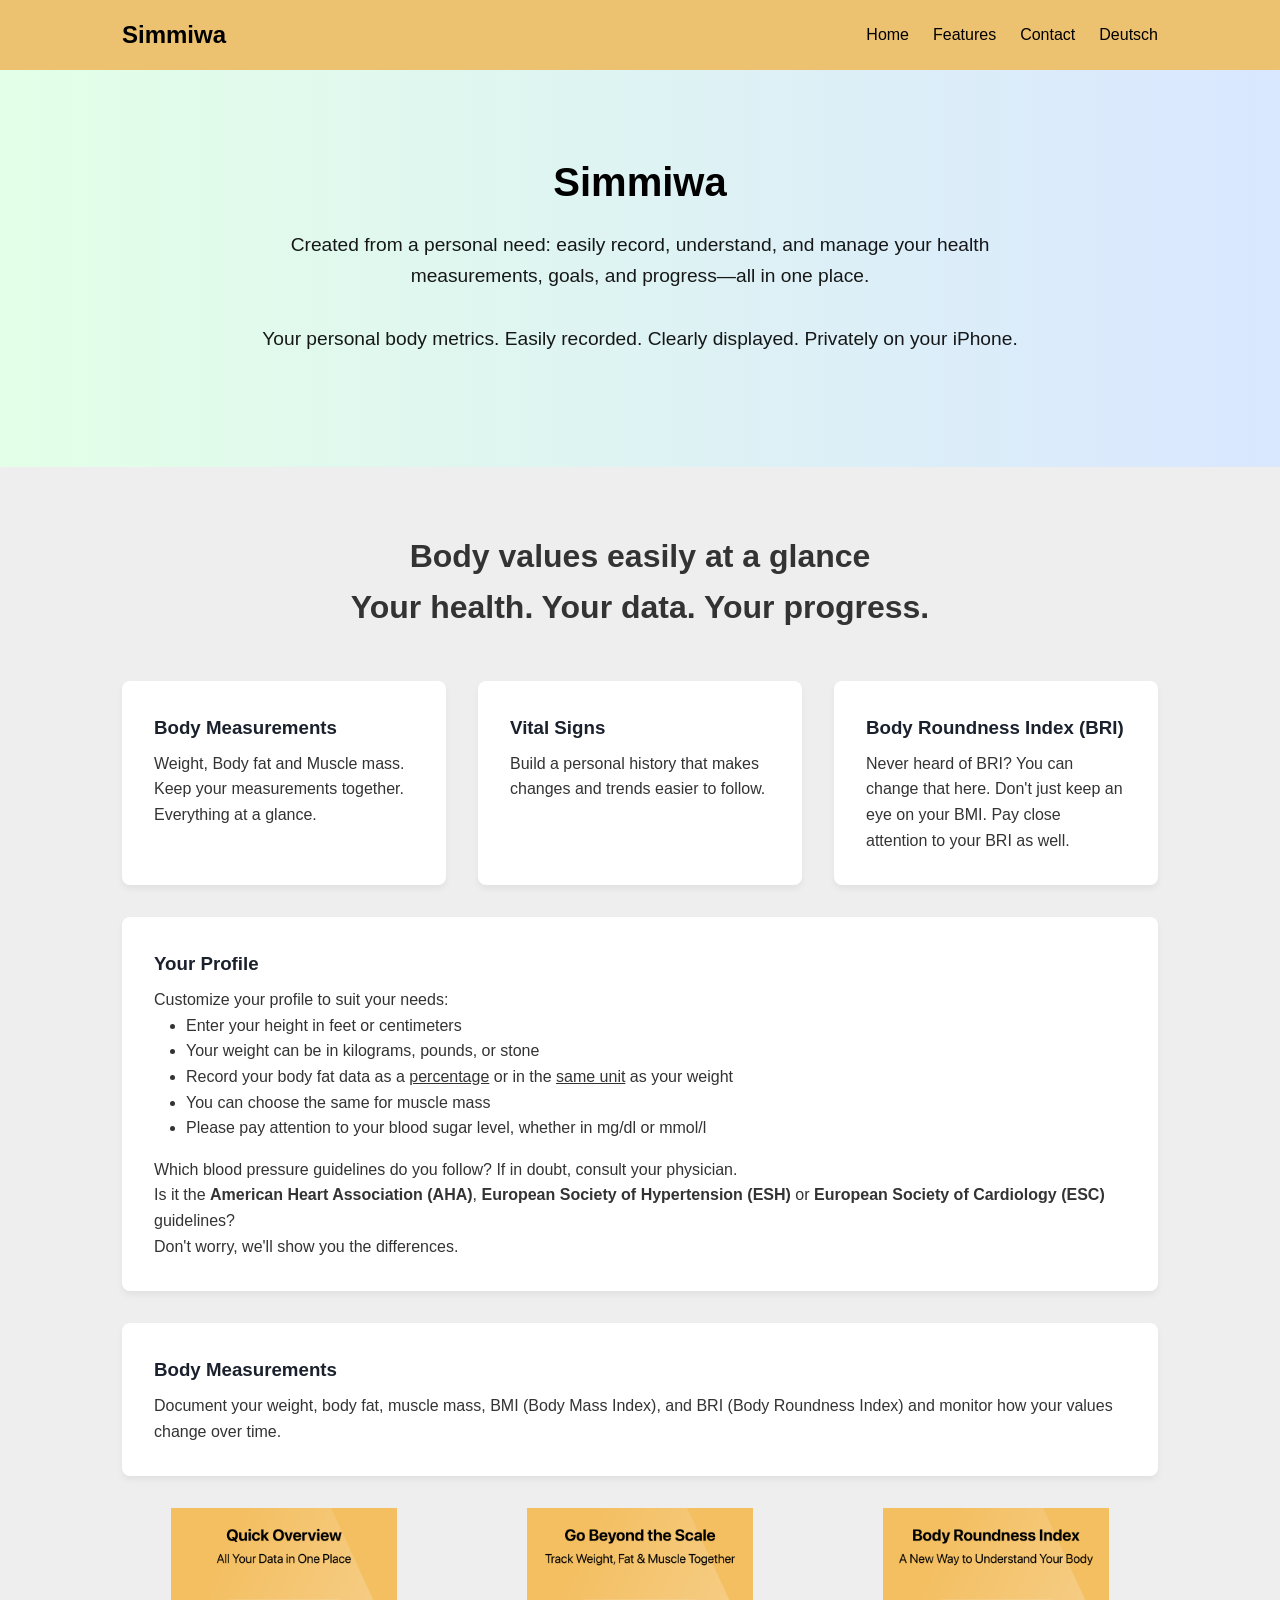
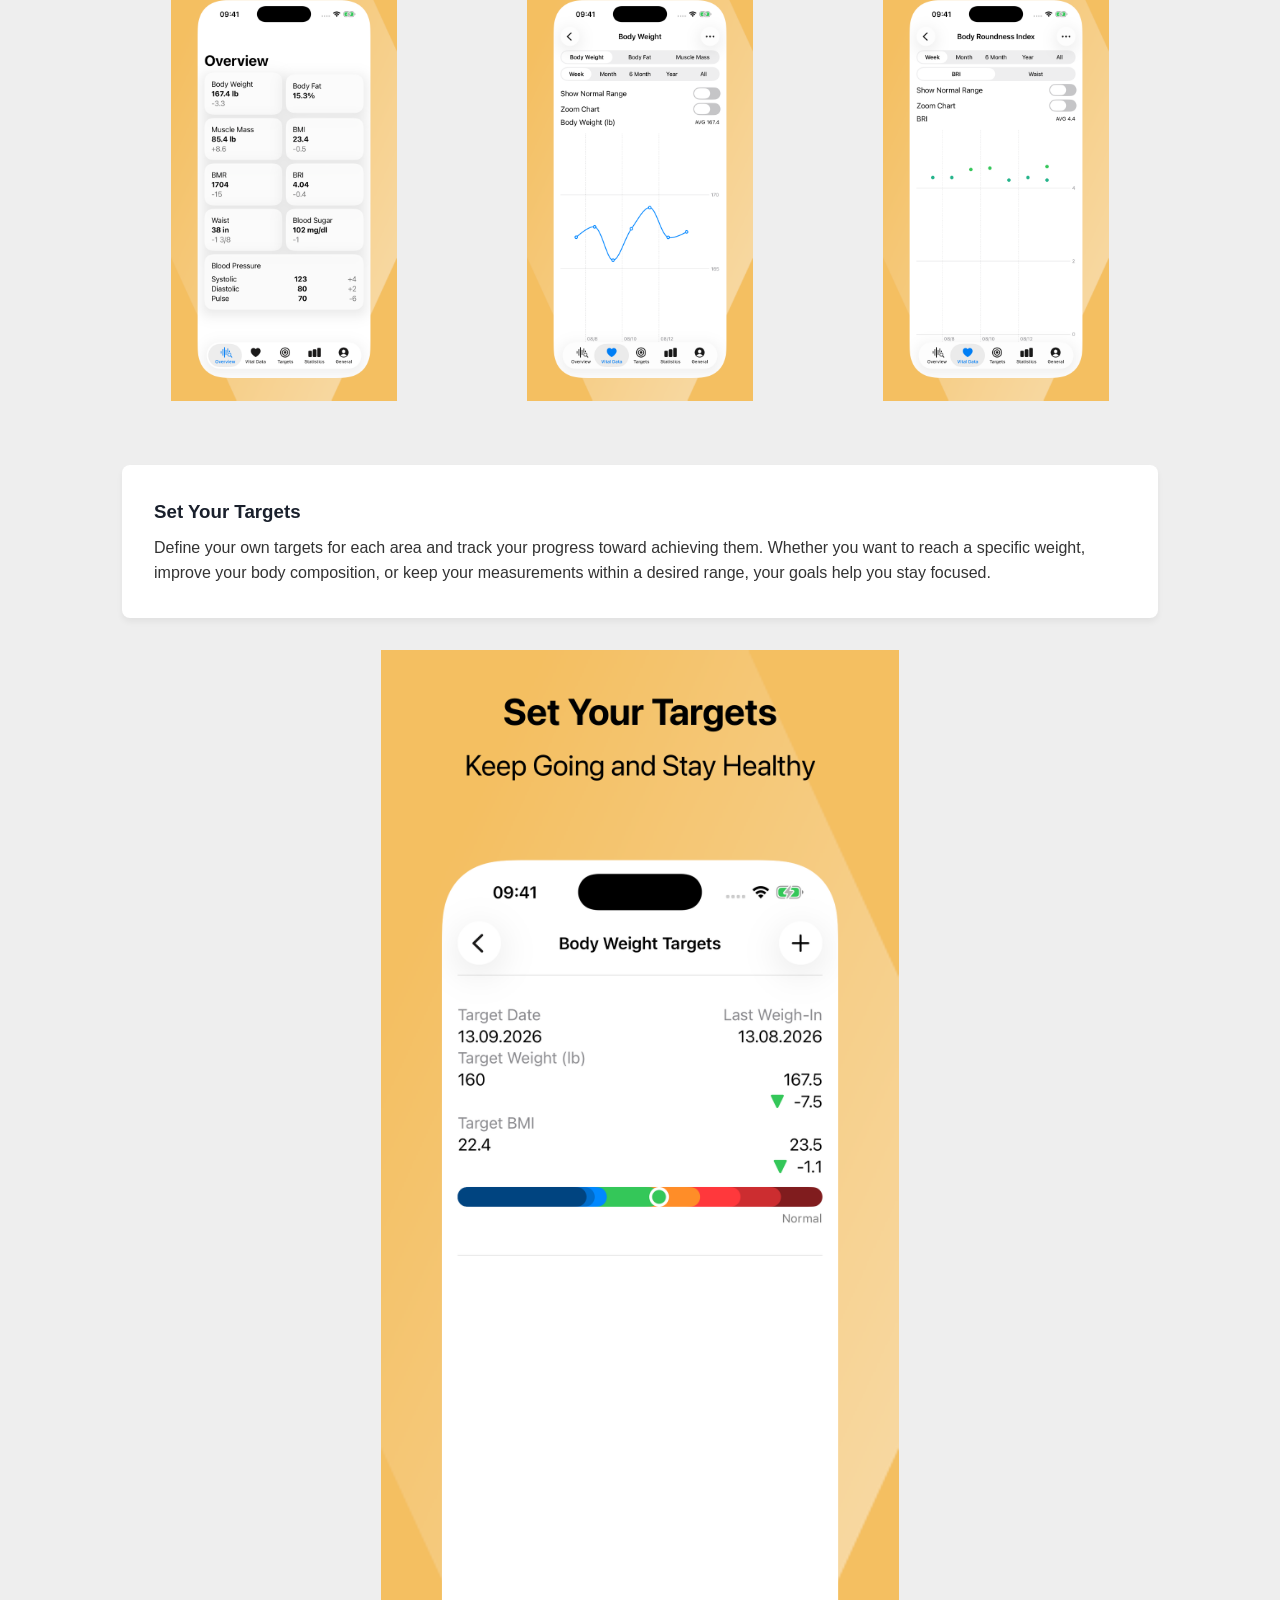
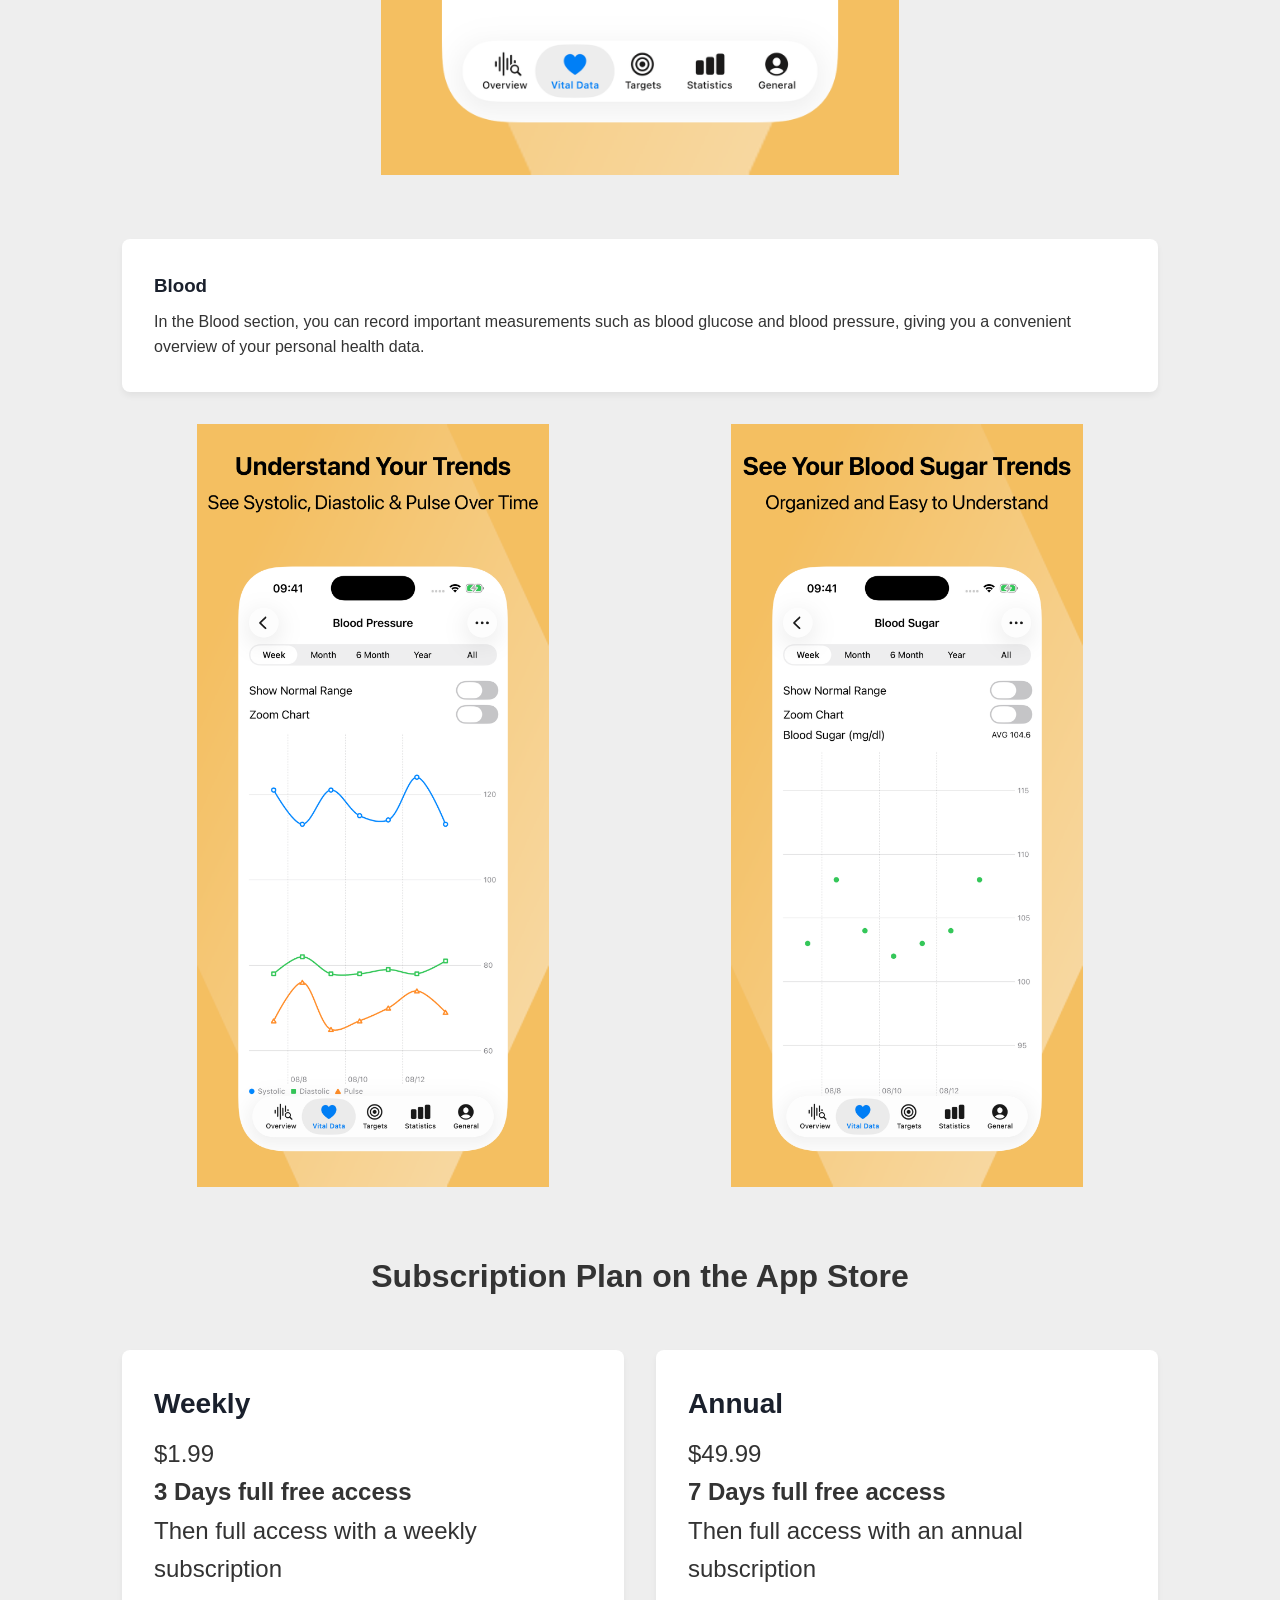
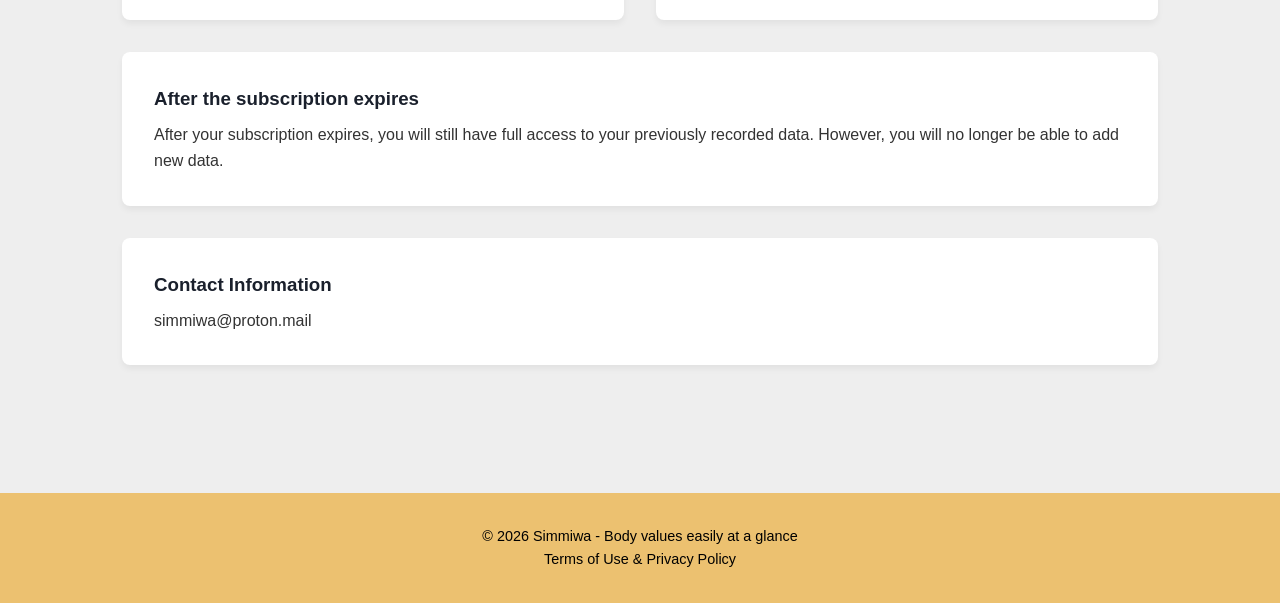
==== index.html @ 79bea80d "init" ====
<!DOCTYPE html>
<html lang="en">

<head>
    <meta charset="UTF-8">
    <meta name="viewport" content="width=device-width, initial-scale=1.0">
    <title>Simmiwa - Body values ​​easily at a glance</title>
    <link rel="stylesheet" href="./css/main.css" />
</head>

<body>

    <!-- Header Navigation -->
    <header>
        <div class="nav-container">
            <a class="logo" href="./index.html">Simmiwa</a>

            <!-- Hidden checkbox to control mobile dropdown toggle via CSS -->
            <input type="checkbox" id="menu-toggle" class="menu-toggle">
            <label for="menu-toggle" class="menu-icon">&#9776;</label>

            <ul class="nav-menu">
                <li><a href="#home">Home</a></li>
                <li><a href="#features">Features</a></li>
                <li><a href="#contact">Contact</a></li>
                <li><a href="./de.html">Deutsch</a></li>
            </ul>
        </div>
    </header>

    <!-- Hero Content Header -->
    <section class="hero" id="home">
        <div class="hero-content">
            <h1>Simmiwa</h1>
            <p>Created from a personal need: easily record, understand, and manage your health measurements, goals, and
                progress—all in one place.</p>
            <p>Your personal body metrics. Easily recorded. Clearly displayed.
                Privately on your iPhone.</p>
        </div>
    </section>

    <!-- Main Dynamic Content Sections -->
    <main class="container">

        <!-- Features Grid -->
        <section id="features">
            <h2 class="section-title">Body values ​​easily at a glance</h2>
            <h3 class="section-title margin-bottom-large">Your health. Your data. Your progress.</h3>
            <div class="grid">
                <div class="card">
                    <h3>Body Measurements</h3>
                    <p>Weight, Body fat and Muscle mass. Keep your measurements together. Everything at a glance.</p>
                </div>
                <div class="card">
                    <h3>Vital Signs</h3>
                    <p>Build a personal history that makes changes and trends easier to follow.</p>
                </div>
                <div class="card">
                    <h3>Body Roundness Index (BRI)</h3>
                    <p>Never heard of BRI? You can change that here. Don't just keep an eye on your BMI. Pay close
                        attention to your BRI as well.</p>
                </div>
            </div>
        </section>

        <section style="padding-top: 2rem;">
            <div class="card">
                <h3>Your Profile</h3>
                <p>Customize your profile to suit your needs:</p>
                <div style="padding-left: 2rem; padding-bottom: 1rem;">
                    <ul>
                        <li>Enter your height in feet or centimeters</li>
                        <li>Your weight can be in kilograms, pounds, or stone</li>
                        <li>Record your body fat data as a <u>percentage</u> or in the <u>same unit</u> as your weight
                        </li>
                        <li>You can choose the same for muscle mass</li>
                        <li>Please pay attention to your blood sugar level, whether in mg/dl or mmol/l</li>
                    </ul>
                </div>
                <p>
                    Which blood pressure guidelines do you follow? If in doubt, consult your physician.<br>Is
                    it
                    the <b>American Heart Association (AHA)</b>, <b>European Society of Hypertension (ESH)</b> or
                    <b>European
                        Society of
                        Cardiology (ESC)</b> guidelines?
                </p>
                <p>
                    Don't worry, we'll show you the differences.
                </p>
            </div>
        </section>

        <section style="padding-top: 2em;">
            <div class="card">
                <h3>Body Measurements</h3>
                <p>Document your weight, body fat, muscle mass, BMI (Body Mass Index), and BRI (Body Roundness Index)
                    and monitor how your values change over time.</p>
            </div>
        </section>

        <section class="section-app-image">
            <div class="grid-center-items">
                <!-- <a href="./images/en 30 overview.png" target="_blank" rel="noopener noreferrer"> -->
                <img src="./images/en 30 overview.png" width="70%" alt="Click to enlarge" />
                <!-- </a> -->
                <img src="./images/en 01 body weight chart.png" width="70%" />
                <img src="./images/en 05 bri chart.png" width="70%" />
            </div>
        </section>

        <section style="padding-top: 2em;">
            <div class="card">
                <h3>Set Your Targets</h3>
                <p>Define your own targets for each area and track your progress toward achieving them. Whether you want
                    to reach a specific weight, improve your body composition, or keep your measurements within a
                    desired range, your goals help you stay focused.</p>
            </div>
        </section>

        <section class="section-app-image">
            <div class="grid-center-items">
                <img src="./images/en 20 body weight targets.png" width="50%" />
            </div>
        </section>

        <section style="padding-top: 2em;">
            <div class="card">
                <h3>Blood</h3>
                <p>In the Blood section, you can record important measurements such as blood glucose and blood pressure,
                    giving you a convenient overview of your personal health data.</p>
            </div>
        </section>

        <section class="section-app-image">
            <div class="grid-center-items">
                <img src="./images/en 10 blood pressure chart.png" width="70%" />
                <img src="./images/en 15 blood sugar chart.png" width="70%" />
            </div>
        </section>

        <section style="padding-top: 2rem;">
            <h2 class="section-title margin-bottom-large">Subscription Plan on the App Store</h2>
            <div class="grid">
                <div class="card subscription">
                    <h3>Weekly</h3>
                    <p>$1.99</p>
                    <p><b>3 Days full free access</b></p>
                    <p>Then full access with a weekly subscription</p>
                </div>
                <div class="card subscription">
                    <h3>Annual</h3>
                    <p>$49.99</p>
                    <p><b>7 Days full free access</b></p>
                    <p>Then full access with an annual subscription</p>
                </div>
            </div>
        </section>

        <section style="padding-top: 2rem;">
            <div class="grid">
                <div class="card">
                    <h3>After the subscription expires</h3>
                    <p>After your subscription expires, you will still have full access to your previously recorded
                        data. However, you will no longer be able to add new data.</p>
                </div>
            </div>
        </section>

        <section id="contact" style="padding-top: 2rem;">
            <div class="grid">
                <div class="card">
                    <h3>Contact Information</h3>
                    <p>simmiwa@proton.mail</p>
                </div>
            </div>
        </section>
    </main>

    <footer>
        <p>&copy; 2026 Simmiwa - Body values ​​easily at a glance</p>
        <p><a href=" ./terms.html">Terms of Use</a> &amp; <a href="./privacy.html">Privacy Policy</a></p>
    </footer>

</body>

</html>
---- css/main.css ----
* {
    box-sizing: border-box;
    margin: 0;
    padding: 0;
}

body {
    font-family: -apple-system, BlinkMacSystemFont, "Segoe UI", Roboto, Helvetica, Arial, sans-serif;
    line-height: 1.6;
    color: #333;
    background-color: #eeeeee;
}

a {
    text-decoration: none;
    color: inherit;
}

/* Header & Navigation (No-JS Hamburger Menu) */
header {
    background-color: #ECC170;
    color: #000000;
    position: sticky;
    top: 0;
    z-index: 1000;
}

.nav-container {
    display: flex;
    justify-content: space-between;
    align-items: center;
    max-width: 1100px;
    margin: 0 auto;
    padding: 1rem 2rem;
    position: relative;
}

.logo {
    font-size: 1.5rem;
    font-weight: bold;
    color: #000000;
}

.nav-menu {
    display: flex;
    list-style: none;
    gap: 1.5rem;
}

.nav-menu a:hover {
    color: #3182ce;
}

/* Hidden checkbox mechanics for mobile menu toggle */
.menu-toggle {
    display: none;
}

.menu-icon {
    display: none;
    font-size: 1.5rem;
    cursor: pointer;
}

/* Hero Section */
.hero {
    /* background: #F1D298; */
    /* background: linear-gradient(90deg, #FDBB2D 0%, #22C1C3 100%); */
    background: linear-gradient(90deg, #e3ffe7 0%, #d9e7ff 100%);
    color: #000000;
    padding: 5rem 2rem;
    text-align: center;
}

.hero-content {
    max-width: 800px;
    margin: 0 auto;
}

.hero h1 {
    font-size: 2.5rem;
    margin-bottom: 1rem;
}

.hero p {
    font-size: 1.2rem;
    margin-bottom: 2rem;
    opacity: 0.9;
}

.btn {
    display: inline-block;
    background-color: #ffffff;
    color: #1e3a8a;
    padding: 0.75rem 1.5rem;
    border-radius: 4px;
    font-weight: bold;
    transition: background 0.2s;
}

.btn:hover {
    background-color: #e2e8f0;
}

/* Main Container */
.container {
    max-width: 1100px;
    margin: 0 auto;
    padding: 4rem 2rem;
}

/* Features Grid */
.section-title {
    text-align: center;
    font-size: 2rem;
}

.margin-bottom-large {
    margin-bottom: 3rem;
}

.grid {
    display: grid;
    grid-template-columns: repeat(auto-fit, minmax(280px, 1fr));
    gap: 2rem;
}

.grid-center-items {
    display: grid;
    grid-template-columns: repeat(auto-fit, minmax(280px, 1fr));
    gap: 2rem;
    place-items: center;
    padding-top: 2em;
    padding-bottom: 2em;
}

.section-app-images {
    padding-bottom: 2em;
}

.card {
    background: white;
    padding: 2rem;
    border-radius: 8px;
    box-shadow: 0 4px 6px rgba(0, 0, 0, 0.05);
    transition: transform 0.2s;
}

.card:hover {
    transform: translateY(-5px);
}

.card h3 {
    margin-bottom: 0.5rem;
    color: #1a202c;
}

/* Forms (Pure HTML/CSS) */
.form-section {
    background: #fff;
    max-width: 600px;
    margin: 4rem auto 0 auto;
    padding: 2rem;
    border-radius: 8px;
    box-shadow: 0 4px 6px rgba(0, 0, 0, 0.05);
}

.form-group {
    margin-bottom: 1.25rem;
}

.form-group label {
    display: block;
    margin-bottom: 0.5rem;
    font-weight: 600;
}

.form-group input,
.form-group textarea {
    width: 100%;
    padding: 0.75rem;
    border: 1px solid #cbd5e0;
    border-radius: 4px;
    font-family: inherit;
}

.form-group input:focus,
.form-group textarea:focus {
    outline: none;
    border-color: #3182ce;
}

.submit-btn {
    width: 100%;
    background-color: #3182ce;
    color: white;
    padding: 0.75rem;
    border: none;
    border-radius: 4px;
    font-weight: bold;
    cursor: pointer;
    font-size: 1rem;
}

.submit-btn:hover {
    background-color: #2b6cb0;
}

/* Footer */
footer {
    background-color: #ECC170;
    color: #000000;
    text-align: center;
    padding: 2rem;
    margin-top: 4rem;
    font-size: 0.9rem;
}

/* Responsive Layout Breakpoint */
@media (max-width: 768px) {
    .menu-icon {
        display: block;
        /* Show hamburger icon */
    }

    .nav-menu {
        display: none;
        /* Hide standard menu links */
        flex-direction: column;
        position: absolute;
        top: 100%;
        left: 0;
        width: 100%;
        background-color: #ECC170;
        padding: 1rem 2rem;
        gap: 1rem;
        border-top: 1px solid #2d3748;
    }

    /* When the hidden checkbox is clicked, display the nav menu using standard CSS selectors */
    .menu-toggle:checked~.nav-menu {
        display: flex;
    }

    .hero h1 {
        font-size: 2rem;
    }
}

.subscription {
    font-size: 1.5rem;
}

.privacy-header {
    font-size: 1.125rem;
    padding-top: 1rem;
    padding-bottom: 0.5rem;
}
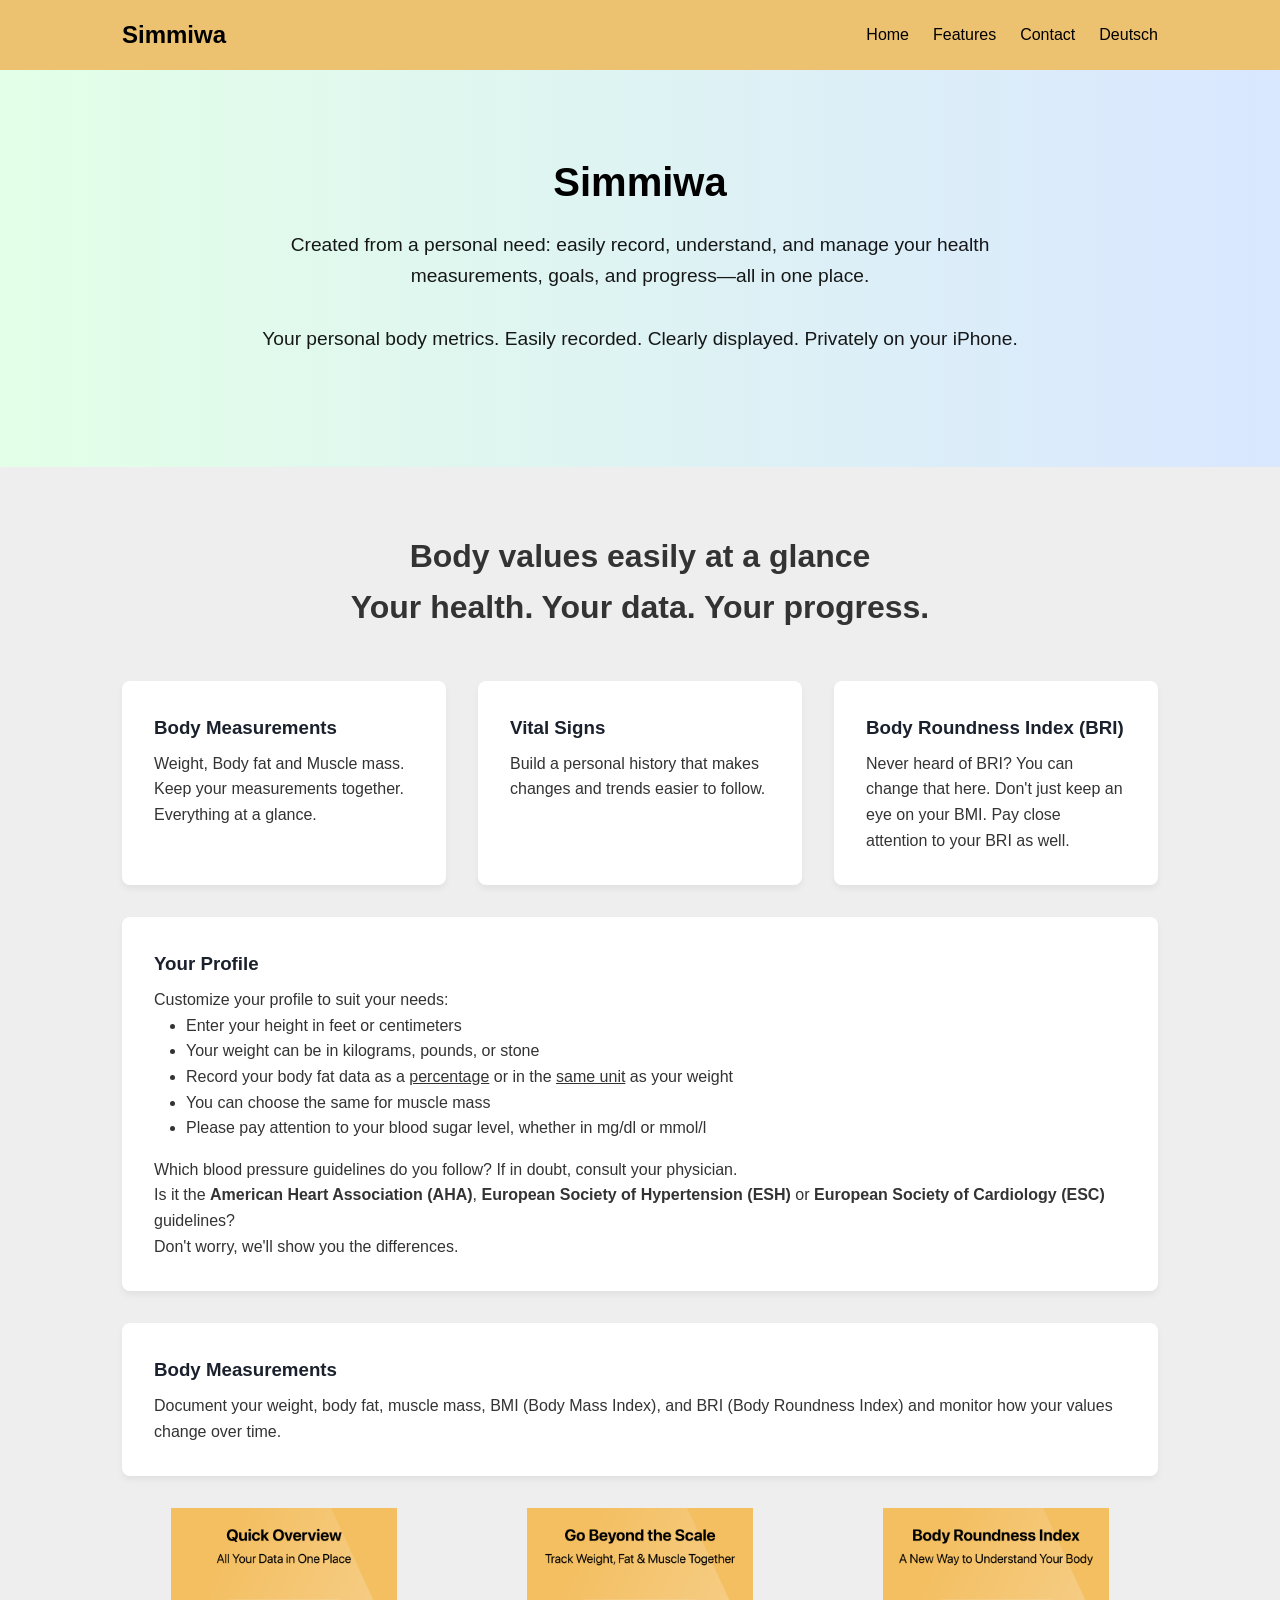
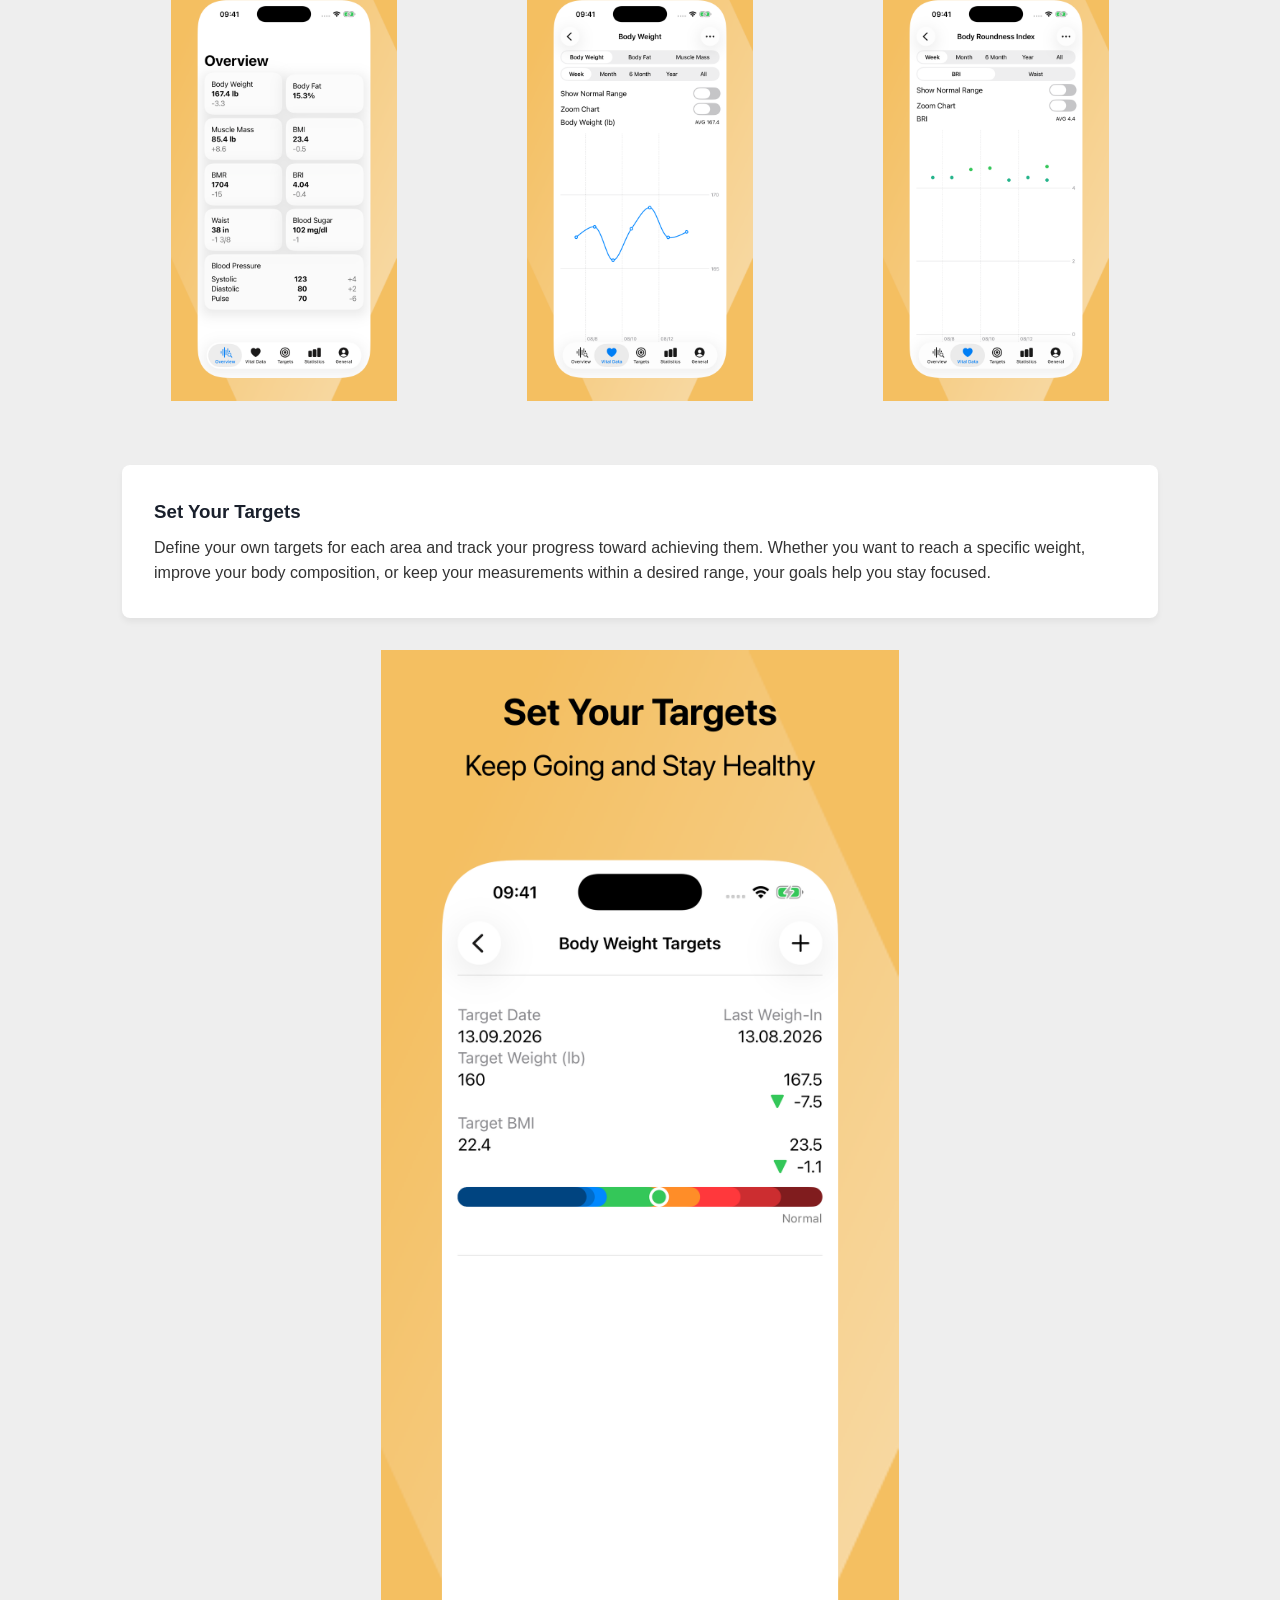
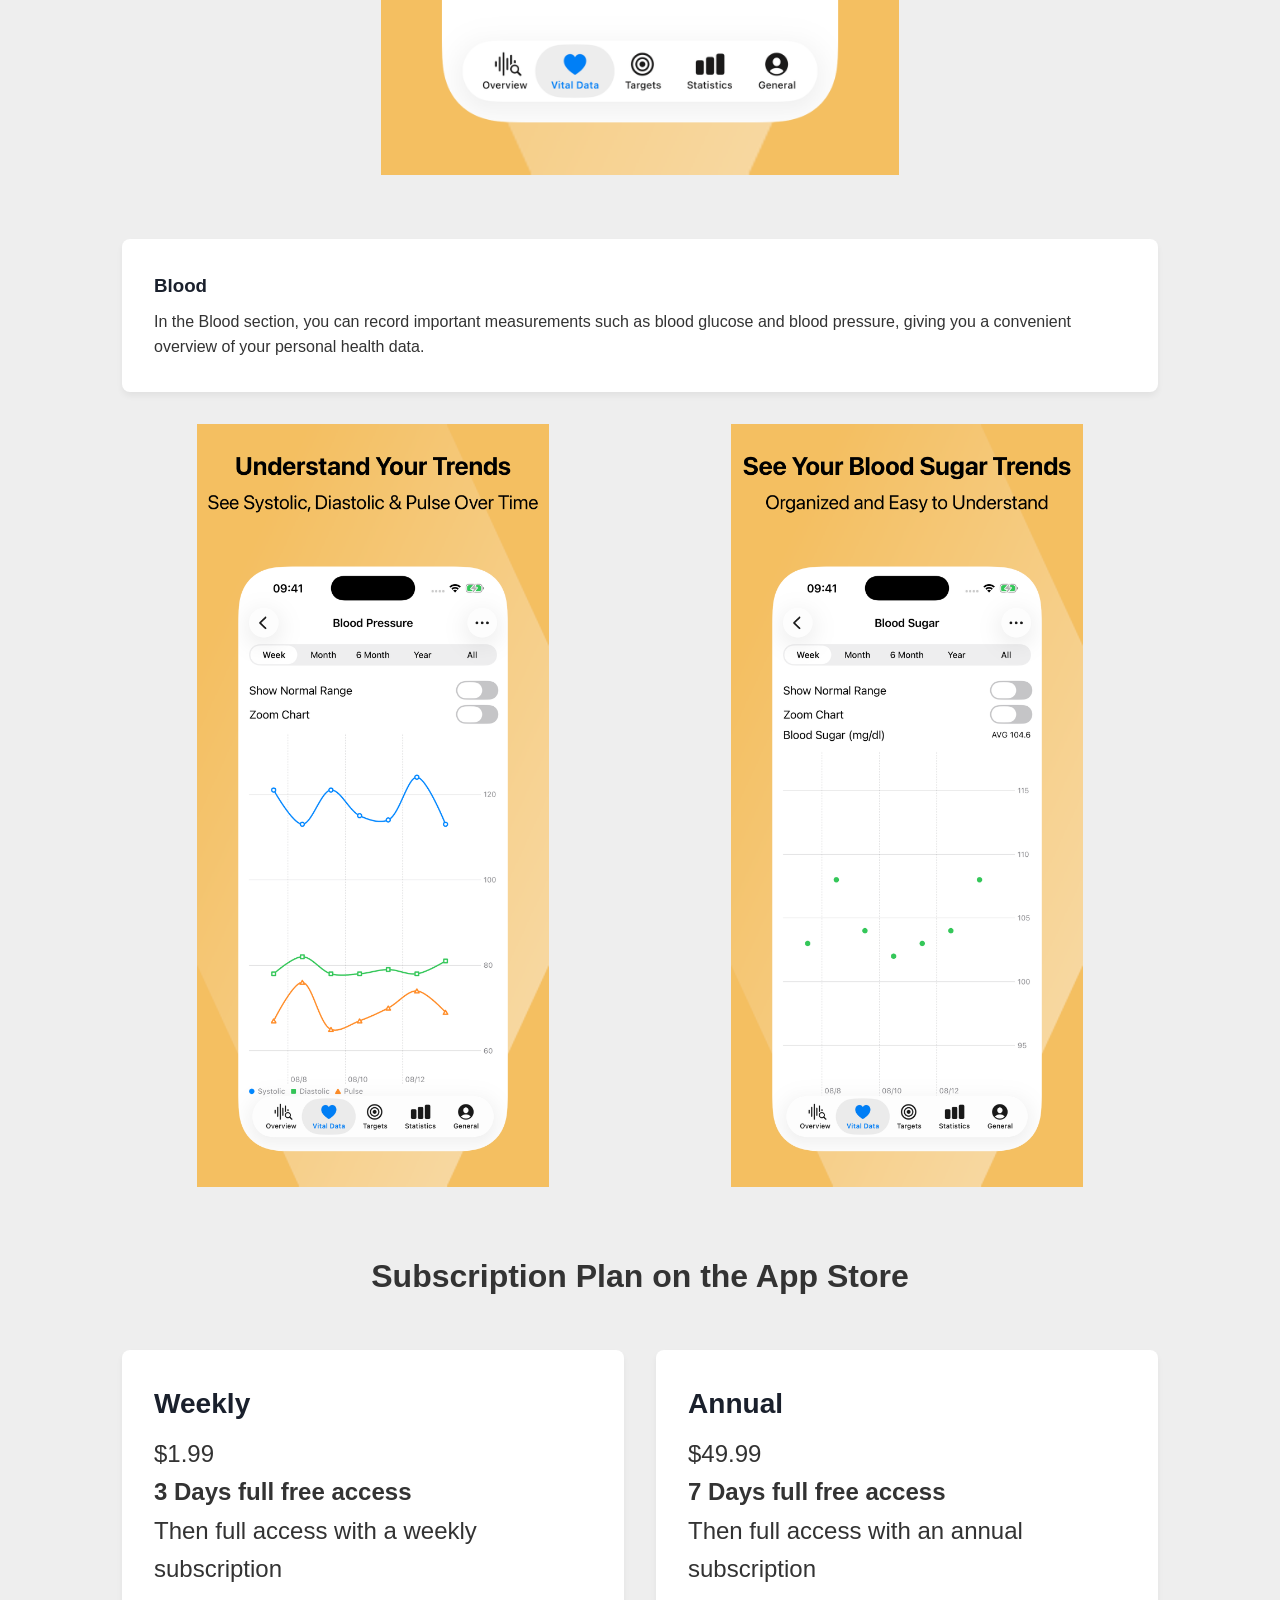
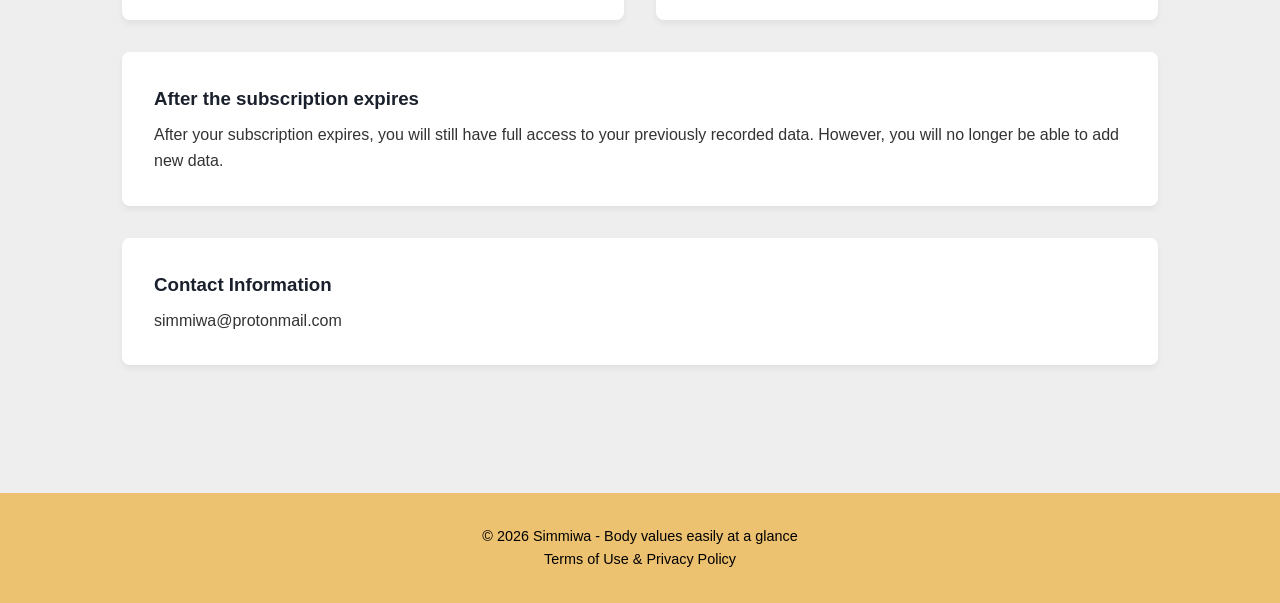
==== commit 2afc7b47: "email" ====
--- a/index.html
+++ b/index.html
@@ -171,7 +171,7 @@
             <div class="grid">
                 <div class="card">
                     <h3>Contact Information</h3>
-                    <p>simmiwa@proton.mail</p>
+                    <p>simmiwa@protonmail.com</p>
                 </div>
             </div>
         </section>
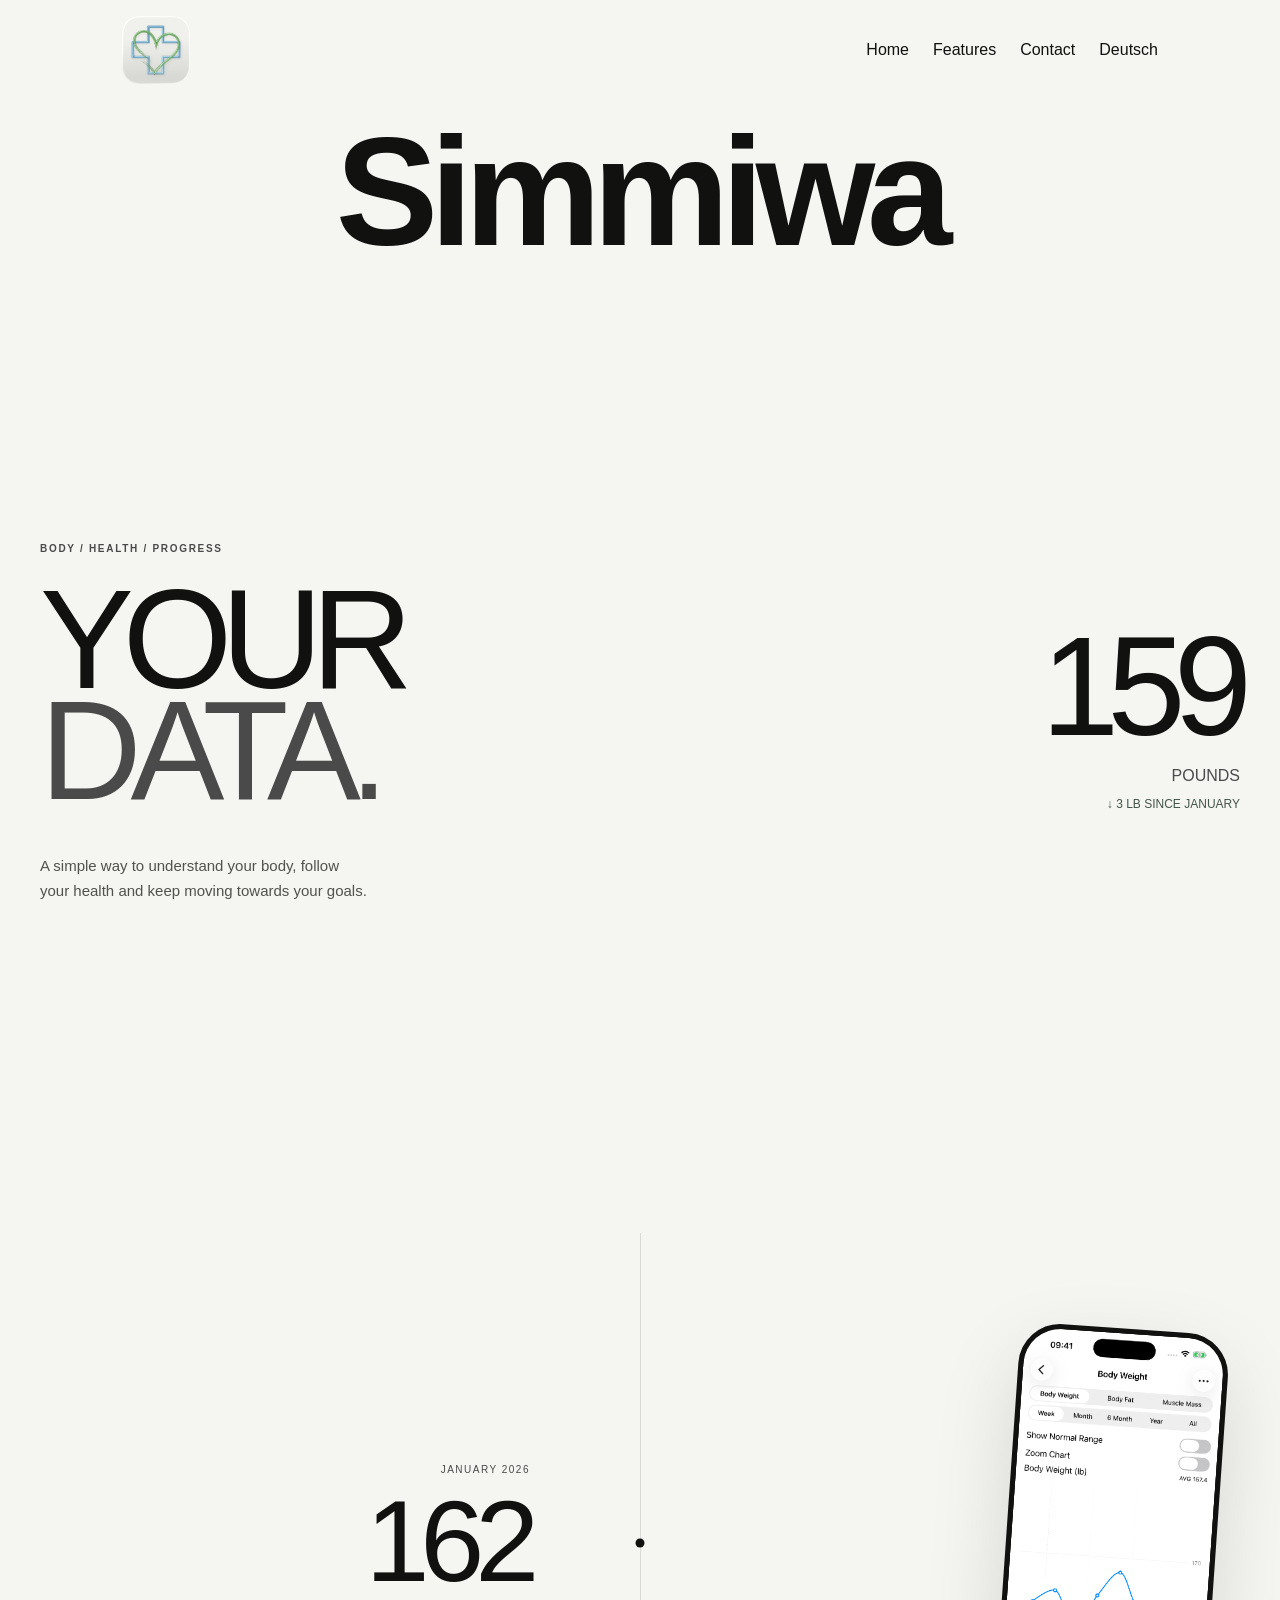
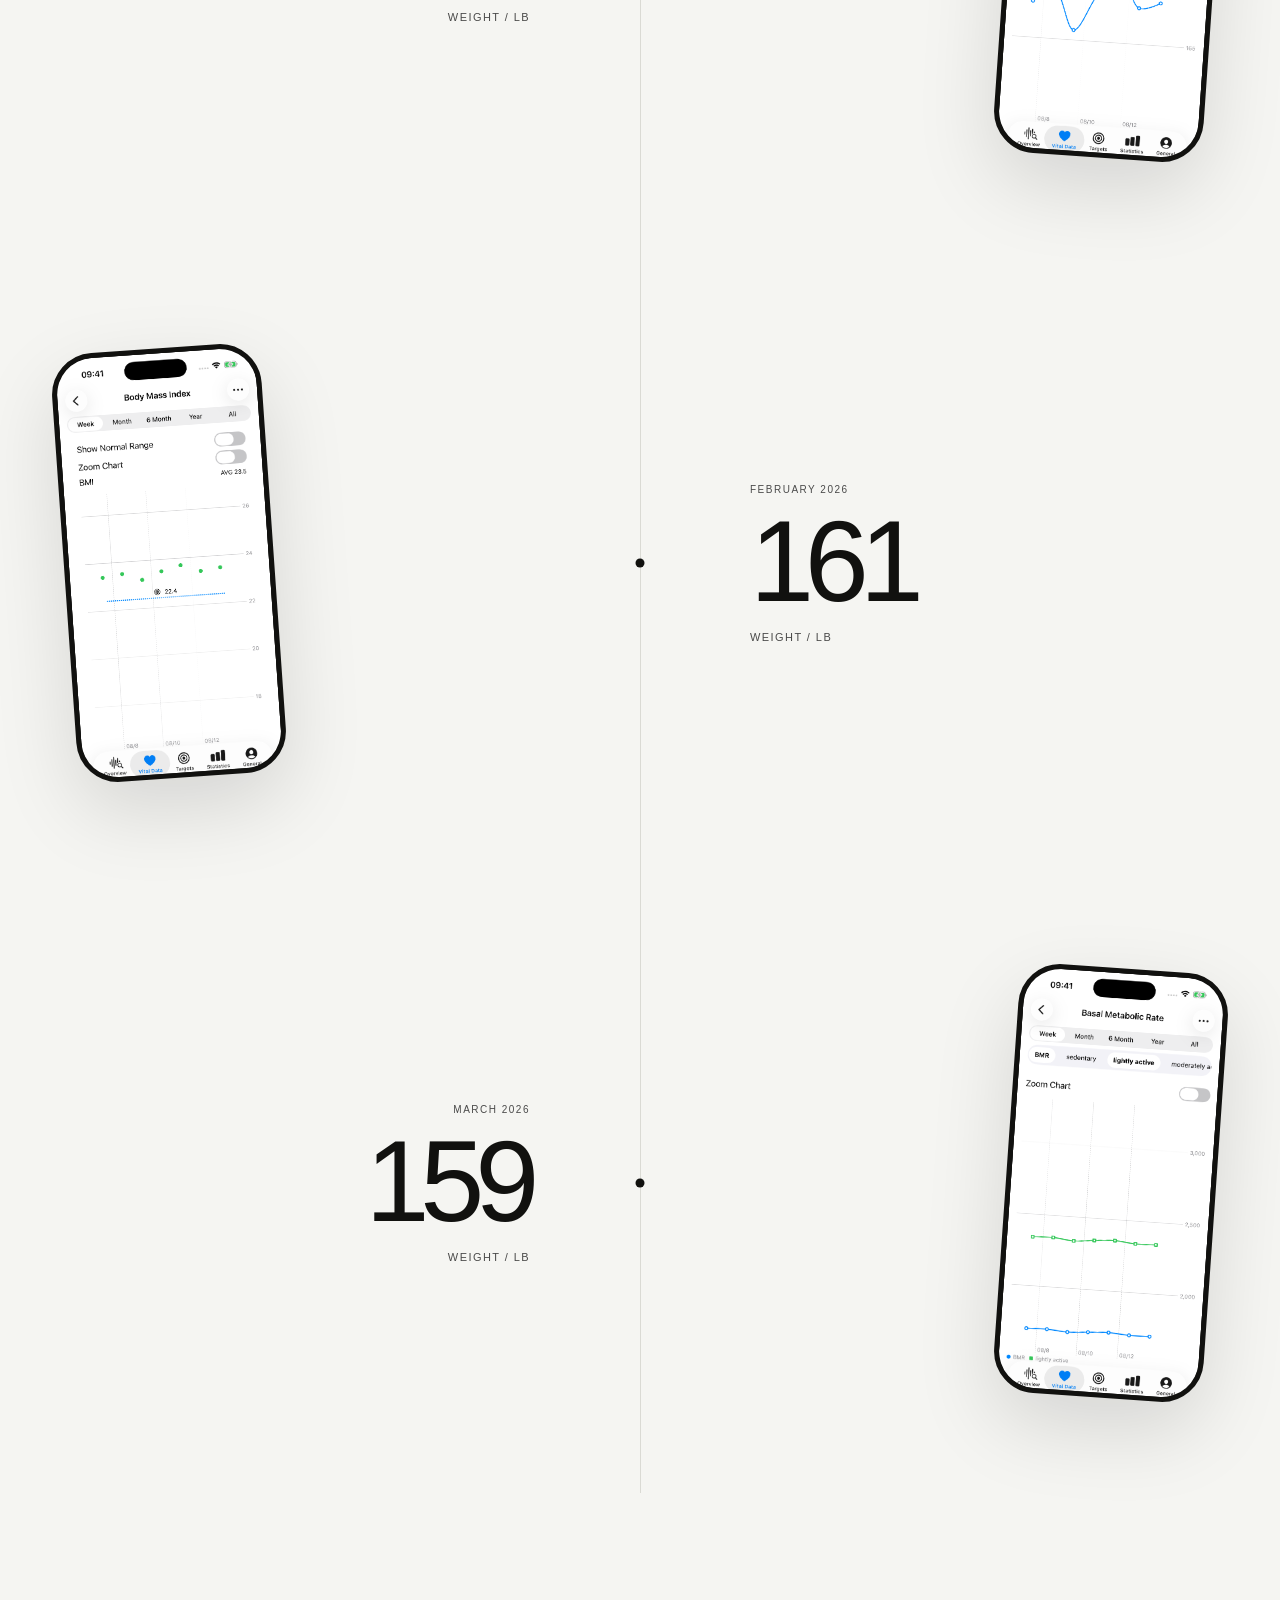
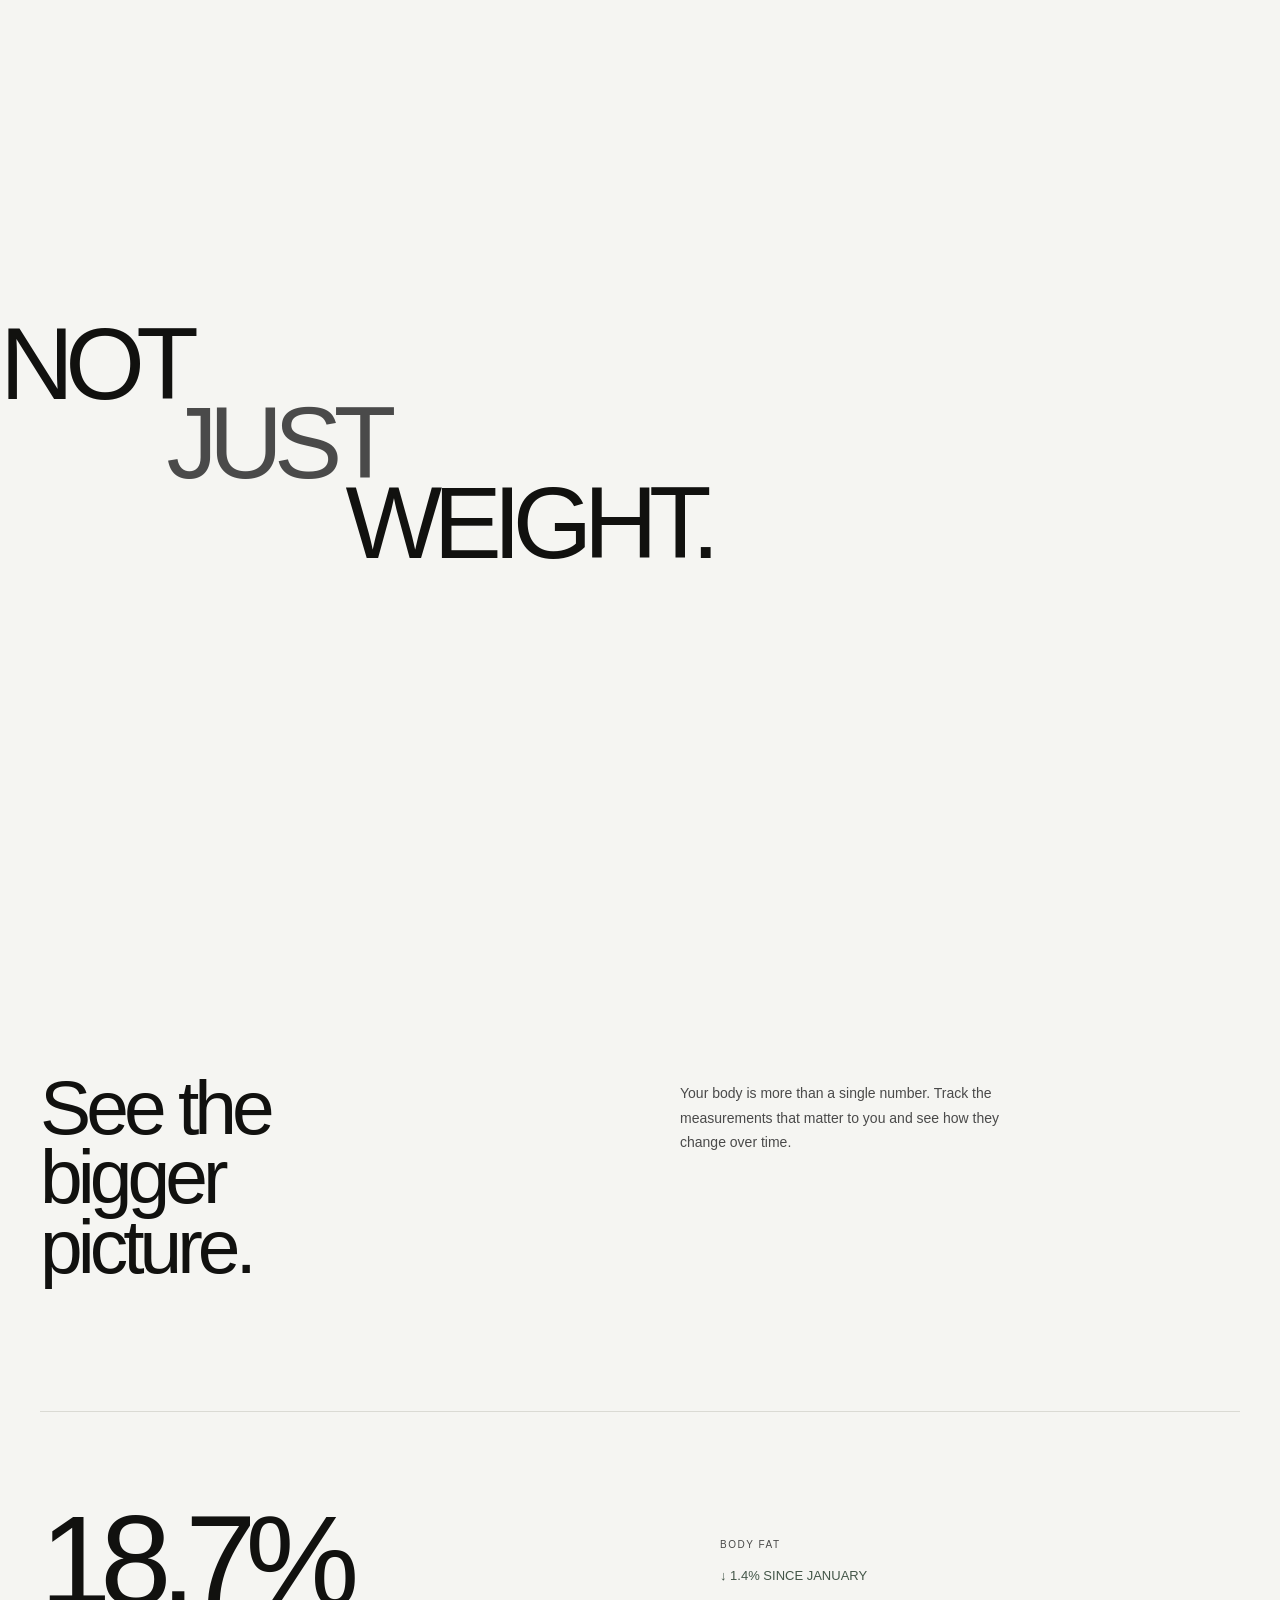
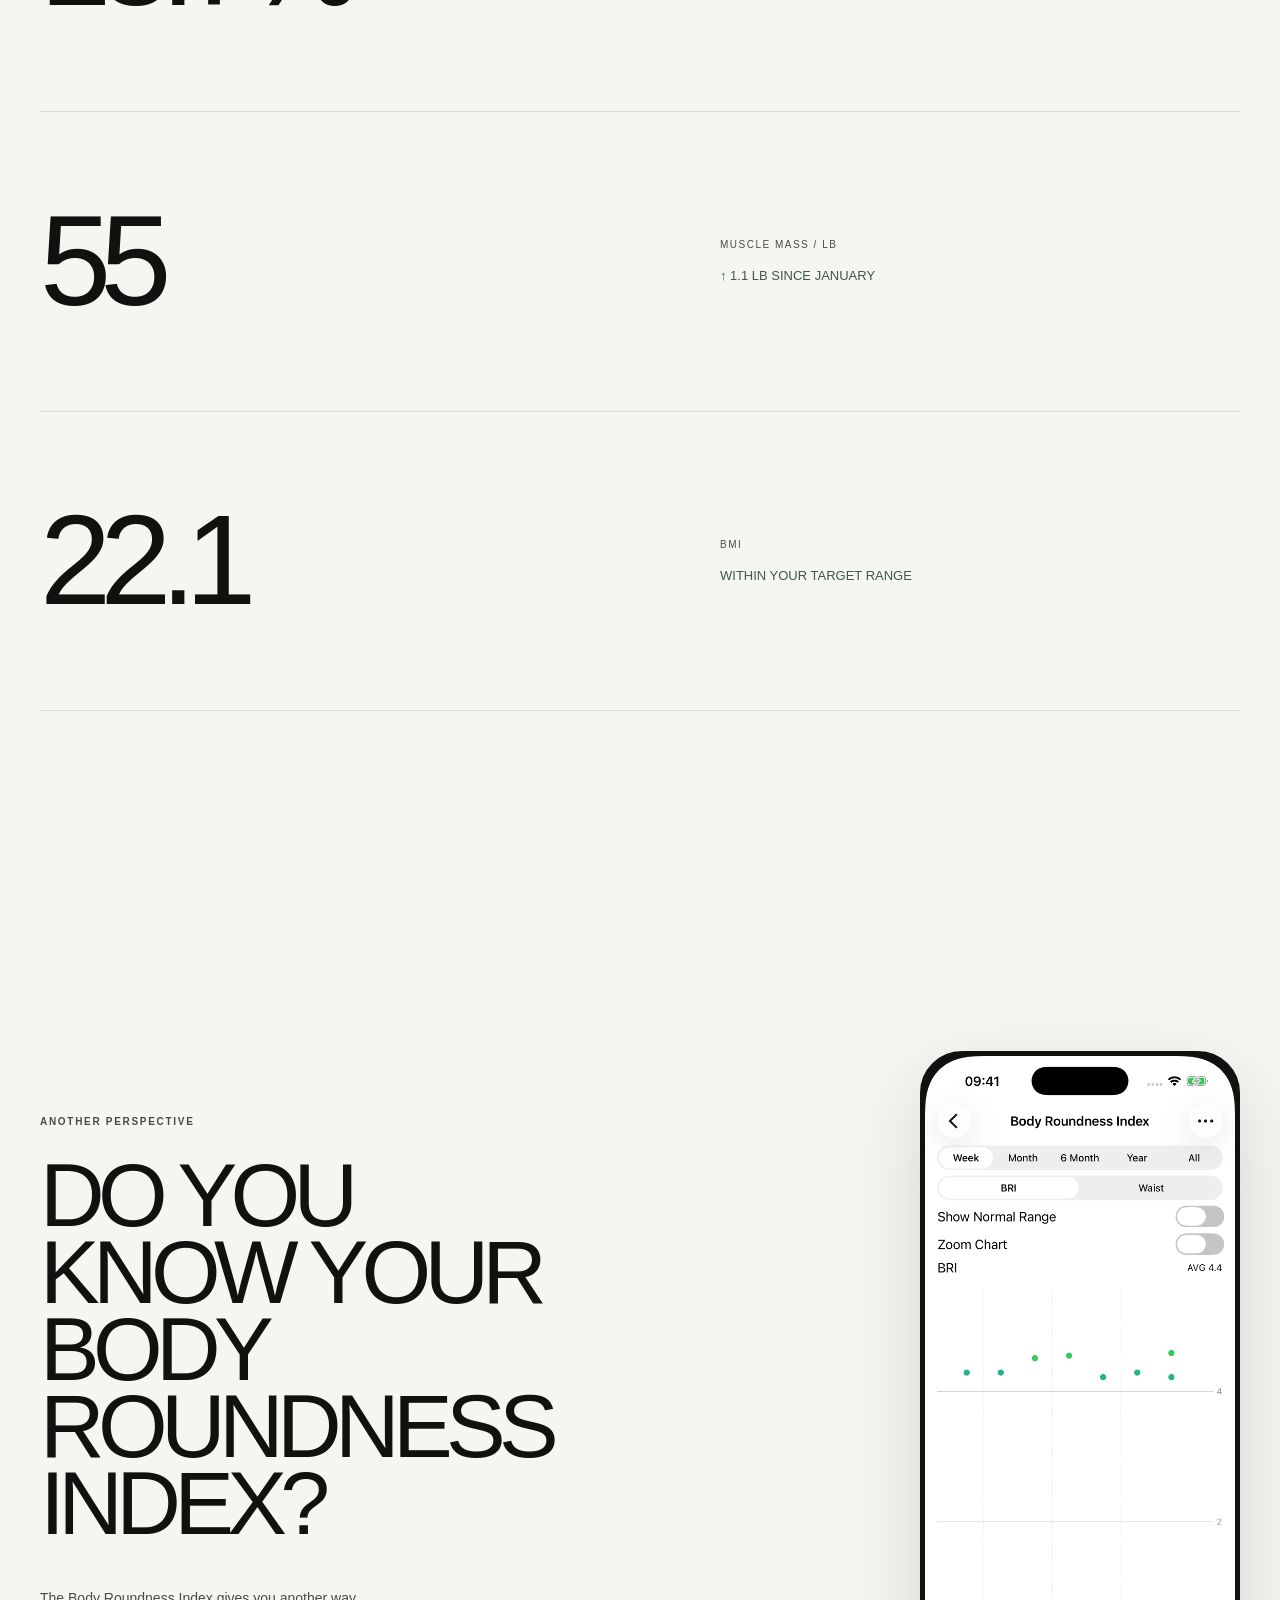
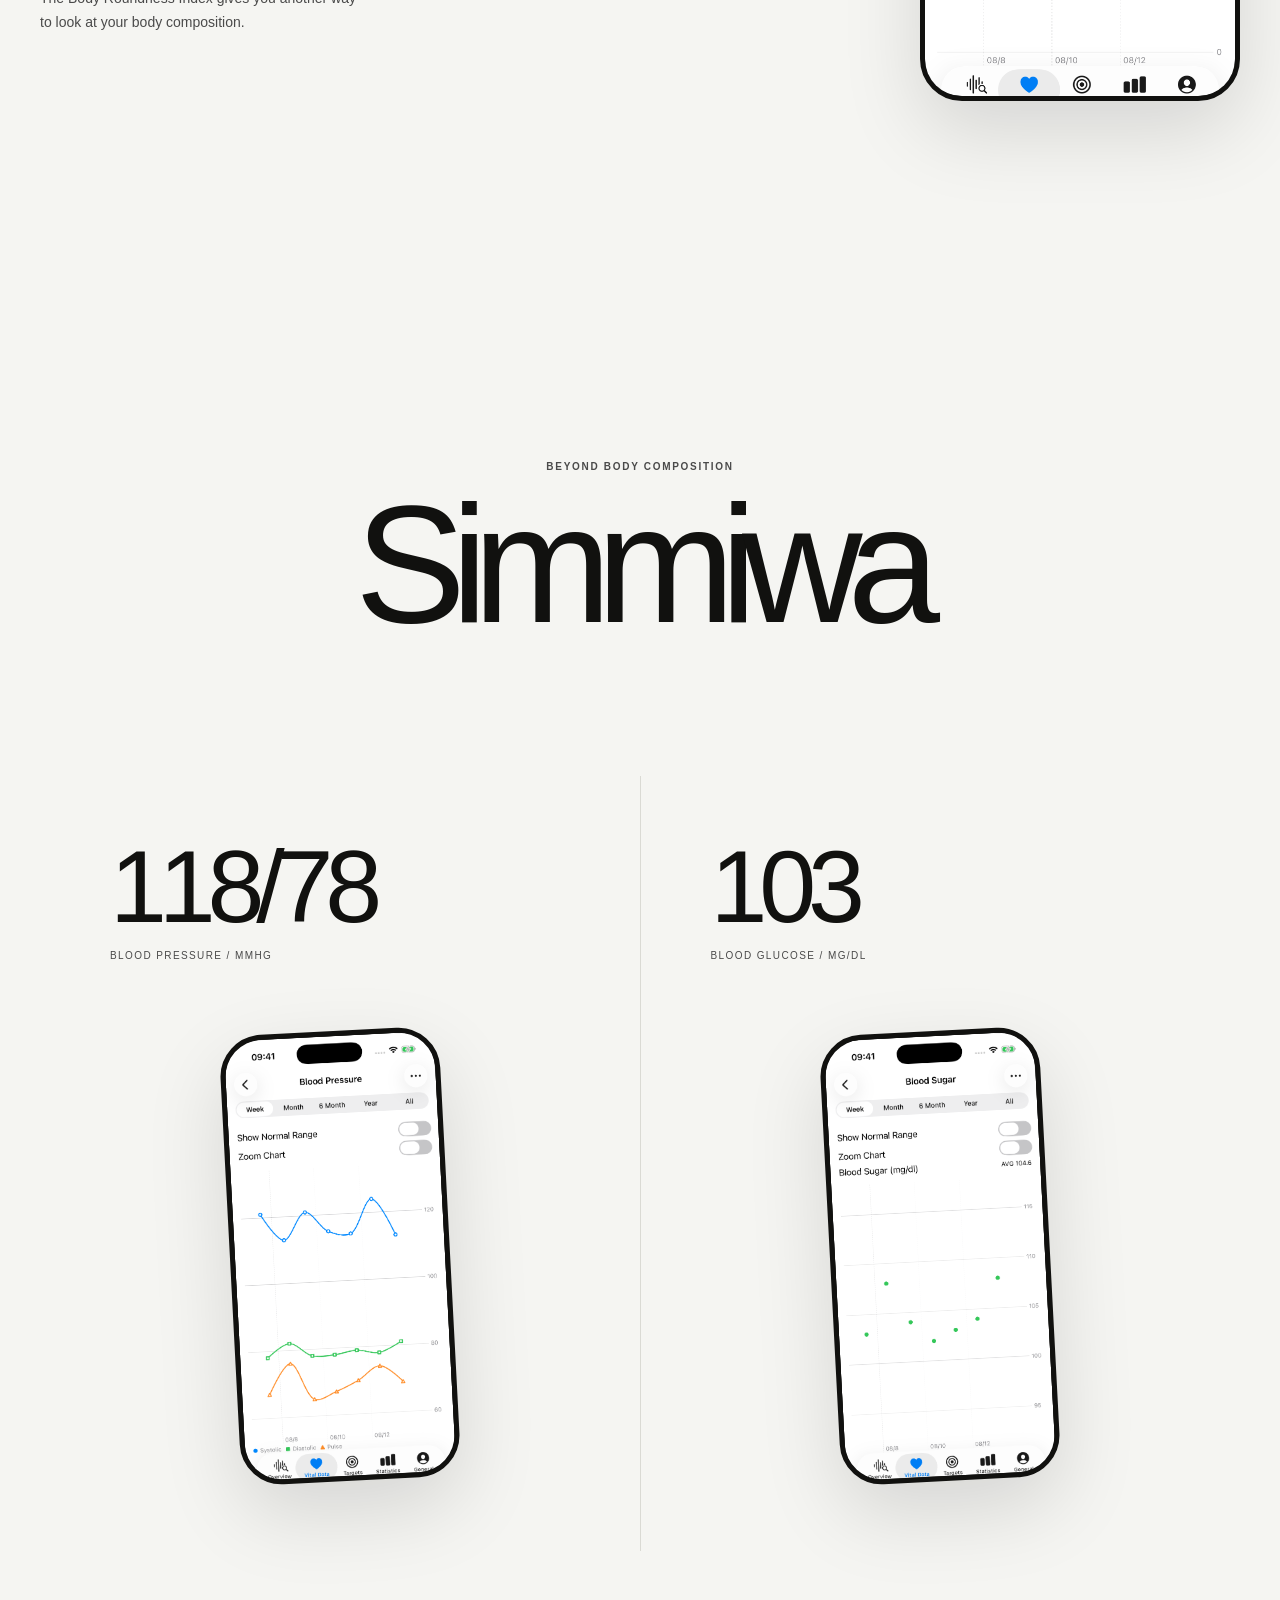
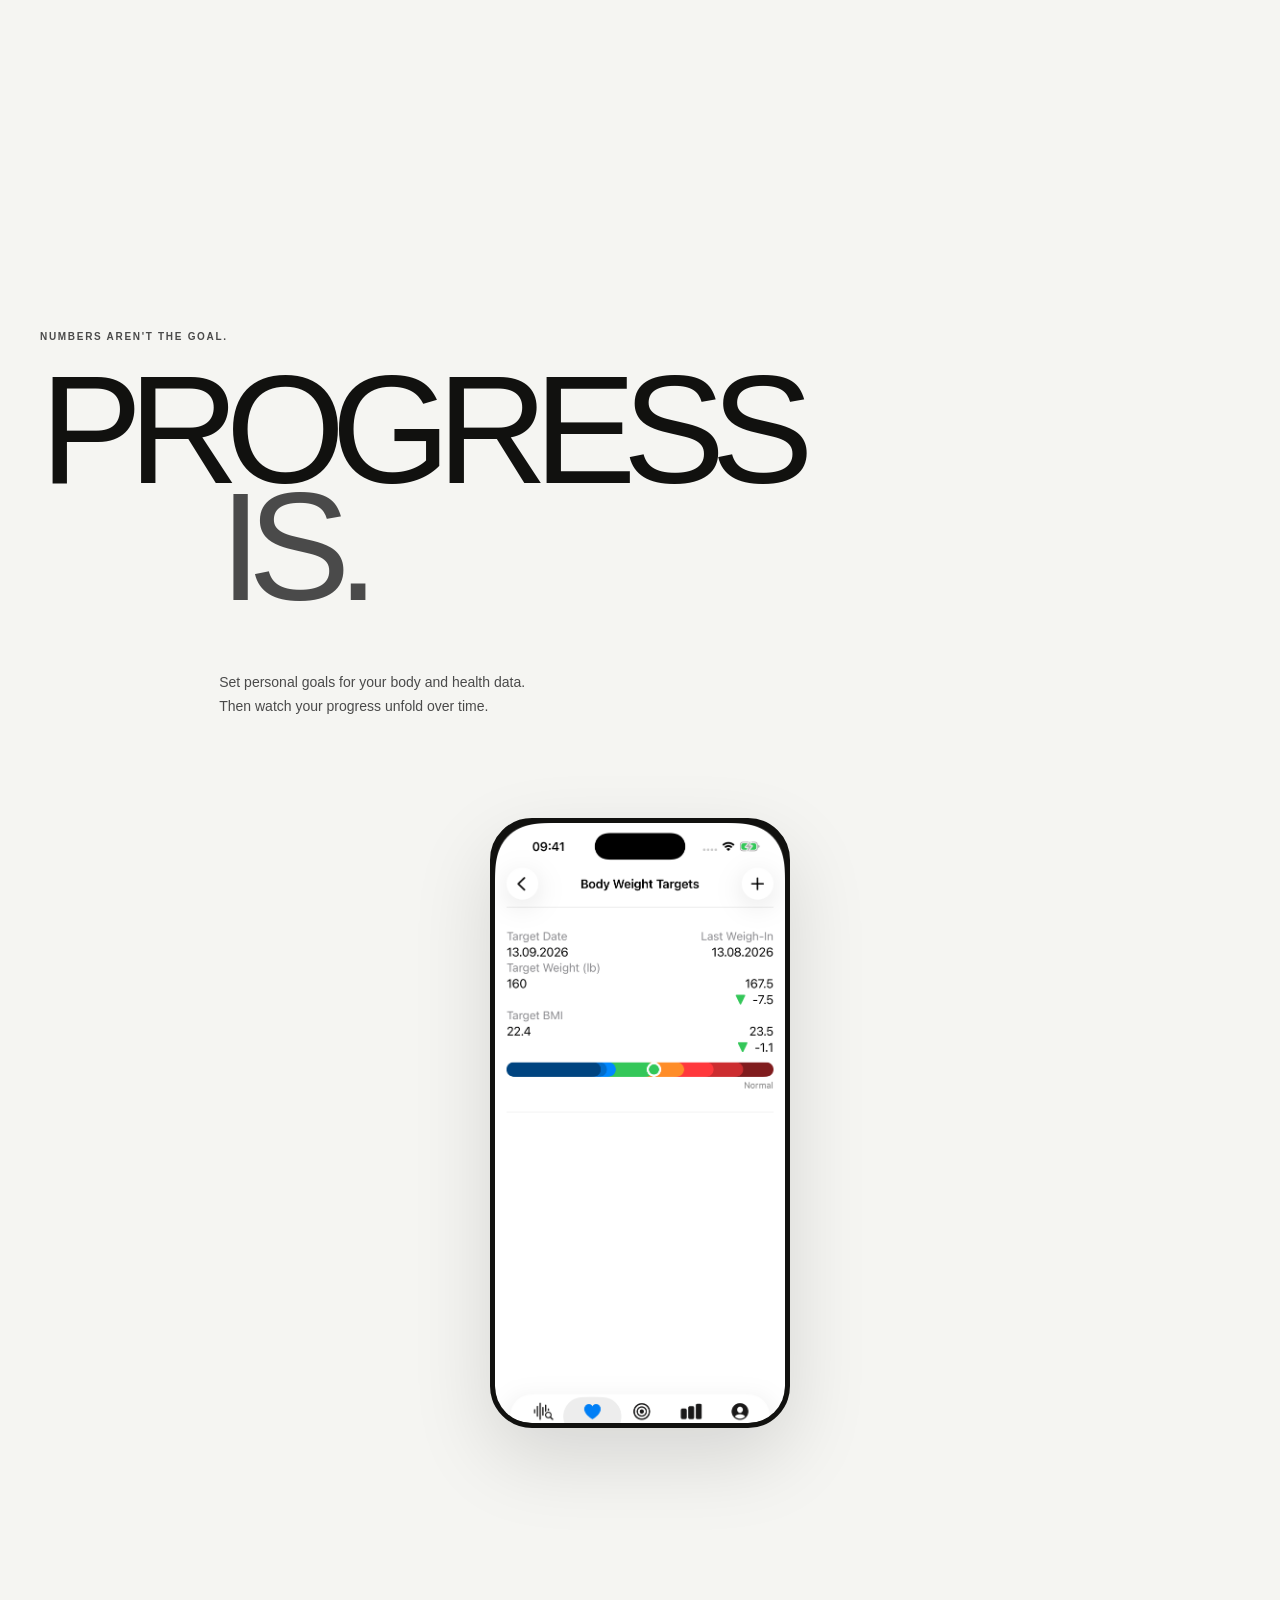
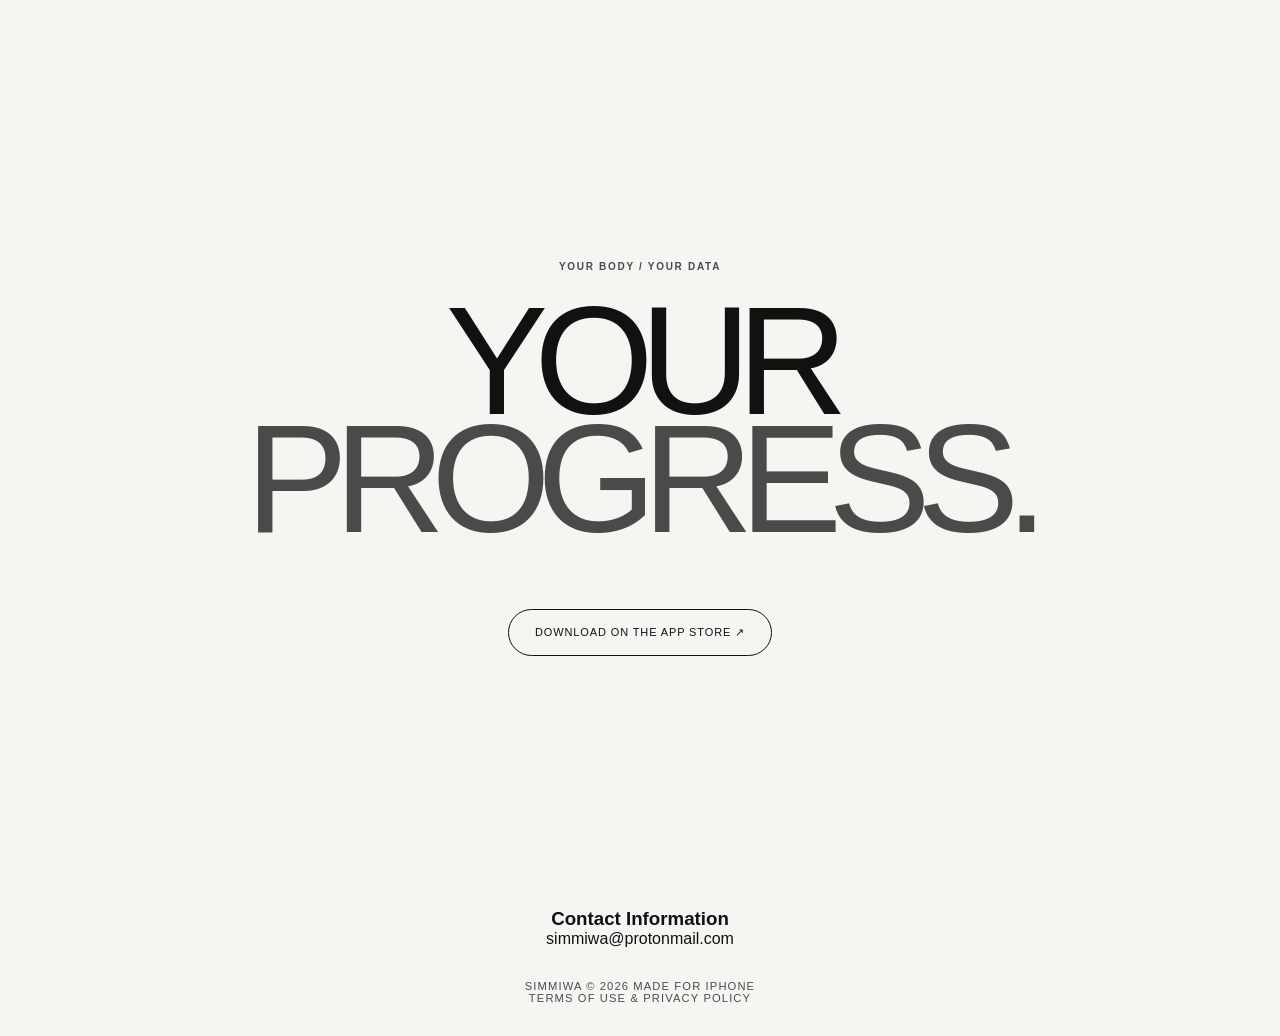
==== commit b6d35eec: "new design" ====
--- a/index.html
+++ b/index.html
@@ -2,186 +2,404 @@
 <html lang="en">
 
 <head>
+    <title>Simmiwa - Body values easily at a glance</title>
     <meta charset="UTF-8">
     <meta name="viewport" content="width=device-width, initial-scale=1.0">
-    <title>Simmiwa - Body values ​​easily at a glance</title>
+    <meta name="description"
+        content="Document your personal body data in Simmiwa. Easy to record. Clearly displayed. Body valuee at a glance. Your health. Your data. Your progress." />
+    <meta property="og:title" content="Simmiwa - Body values easily at a glance" />
+    <meta property="og:description"
+        content="Document your personal body data in Simmiwa. Easy to record. Clearly displayed. Body valuee at a glance. Your health. Your data. Your progress." />
+    <meta property="og:type" content="website" />
+    <meta property="og:site_name" content="Simmiwa - Your personal Health diary">
+    <meta property="og:url" content="https://christiansapps.github.io/simmiwa/">
     <link rel="stylesheet" href="./css/main.css" />
 </head>
 
 <body>
-
-    <!-- Header Navigation -->
-    <header>
-        <div class="nav-container">
-            <a class="logo" href="./index.html">Simmiwa</a>
-
-            <!-- Hidden checkbox to control mobile dropdown toggle via CSS -->
-            <input type="checkbox" id="menu-toggle" class="menu-toggle">
-            <label for="menu-toggle" class="menu-icon">&#9776;</label>
-
-            <ul class="nav-menu">
-                <li><a href="#home">Home</a></li>
-                <li><a href="#features">Features</a></li>
-                <li><a href="#contact">Contact</a></li>
-                <li><a href="./de.html">Deutsch</a></li>
-            </ul>
-        </div>
-    </header>
-
-    <!-- Hero Content Header -->
-    <section class="hero" id="home">
-        <div class="hero-content">
-            <h1>Simmiwa</h1>
-            <p>Created from a personal need: easily record, understand, and manage your health measurements, goals, and
-                progress—all in one place.</p>
-            <p>Your personal body metrics. Easily recorded. Clearly displayed.
-                Privately on your iPhone.</p>
-        </div>
-    </section>
-
-    <!-- Main Dynamic Content Sections -->
-    <main class="container">
-
-        <!-- Features Grid -->
-        <section id="features">
-            <h2 class="section-title">Body values ​​easily at a glance</h2>
-            <h3 class="section-title margin-bottom-large">Your health. Your data. Your progress.</h3>
-            <div class="grid">
-                <div class="card">
-                    <h3>Body Measurements</h3>
-                    <p>Weight, Body fat and Muscle mass. Keep your measurements together. Everything at a glance.</p>
-                </div>
-                <div class="card">
-                    <h3>Vital Signs</h3>
-                    <p>Build a personal history that makes changes and trends easier to follow.</p>
-                </div>
-                <div class="card">
-                    <h3>Body Roundness Index (BRI)</h3>
-                    <p>Never heard of BRI? You can change that here. Don't just keep an eye on your BMI. Pay close
-                        attention to your BRI as well.</p>
-                </div>
+    <div class="page">
+        <!-- =======================================================
+       HEADER
+  ======================================================== -->
+        <header>
+            <div class="nav-container">
+                <a class="logo" href="./index.html">
+                    <img src="./images/logo.png" width="68" height="68" style="object-fit: contain;" />
+                </a>
+
+                <input type="checkbox" id="menu-toggle" class="menu-toggle">
+                <label for="menu-toggle" class="menu-icon">&#9776;</label>
+
+                <ul class="nav-menu">
+                    <li><a href="#home">Home</a></li>
+                    <li><a href="#features">Features</a></li>
+                    <li><a href="#contact">Contact</a></li>
+                    <li><a href="./de.html">Deutsch</a></li>
+                </ul>
             </div>
-        </section>
-
-        <section style="padding-top: 2rem;">
-            <div class="card">
-                <h3>Your Profile</h3>
-                <p>Customize your profile to suit your needs:</p>
-                <div style="padding-left: 2rem; padding-bottom: 1rem;">
-                    <ul>
-                        <li>Enter your height in feet or centimeters</li>
-                        <li>Your weight can be in kilograms, pounds, or stone</li>
-                        <li>Record your body fat data as a <u>percentage</u> or in the <u>same unit</u> as your weight
-                        </li>
-                        <li>You can choose the same for muscle mass</li>
-                        <li>Please pay attention to your blood sugar level, whether in mg/dl or mmol/l</li>
-                    </ul>
-                </div>
-                <p>
-                    Which blood pressure guidelines do you follow? If in doubt, consult your physician.<br>Is
-                    it
-                    the <b>American Heart Association (AHA)</b>, <b>European Society of Hypertension (ESH)</b> or
-                    <b>European
-                        Society of
-                        Cardiology (ESC)</b> guidelines?
-                </p>
-                <p>
-                    Don't worry, we'll show you the differences.
-                </p>
+        </header>
+        <main>
+            <section class="titleline" id="home">
+                <h1>
+                    Simmiwa
+                </h1>
+            </section>
+            <!-- =====================================================
+         HERO
+    ====================================================== -->
+            <section class="hero" id="features">
+                <div class="container hero-grid">
+                    <div>
+                        <div class="eyebrow">
+                            BODY / HEALTH / PROGRESS
+                        </div>
+                        <h1 class="hero-title">
+                            YOUR
+                            <span>
+                                DATA.
+                            </span>
+                        </h1>
+                        <p class="hero-description">
+                            A simple way to understand your body,
+                            follow your health and keep moving
+                            towards your goals.
+                        </p>
+                    </div>
+                    <div class="hero-number">
+                        <div class="hero-value">
+                            159
+                        </div>
+                        <div class="hero-unit">
+                            POUNDS
+                        </div>
+                        <div class="hero-change">
+                            ↓ 3 LB SINCE JANUARY
+                        </div>
+                    </div>
+                </div>
+                <!-- Screenshot placeholder -->
+                <!-- <div class="phone hero-phone">
+                    <div class="phone-screen">
+                        <div class="screen-placeholder">
+                            <span>
+                                DASHBOARD
+                            </span>
+                        </div>
+                    </div>
+                </div> -->
+            </section>
+            <!-- =====================================================
+         TIMELINE
+    ====================================================== -->
+            <section class="timeline-section">
+                <div class="container timeline">
+                    <div class="timeline-item reveal">
+                        <div class="timeline-content">
+                            <div class="timeline-date">
+                                JANUARY 2026
+                            </div>
+                            <div class="timeline-value">
+                                162
+                            </div>
+                            <div class="timeline-label">
+                                WEIGHT / LB
+                            </div>
+                        </div>
+                        <div class="phone timeline-phone">
+                            <div class="phone-screen">
+                                <img src="./images/en 01 body weight chart.png" alt="Simmiwa App Bodyweight">
+                            </div>
+                        </div>
+                        <div class="timeline-dot"></div>
+                    </div>
+                    <div class="timeline-item reveal">
+                        <div class="timeline-content">
+                            <div class="timeline-date">
+                                FEBRUARY 2026
+                            </div>
+                            <div class="timeline-value">
+                                161
+                            </div>
+                            <div class="timeline-label">
+                                WEIGHT / LB
+                            </div>
+                        </div>
+                        <div class="phone timeline-phone">
+                            <div class="phone-screen">
+                                <img src="./images/en 26 bmi chart.png" alt="Simmiwa App BMI">
+                            </div>
+                        </div>
+                        <div class="timeline-dot"></div>
+                    </div>
+                    <div class="timeline-item reveal">
+                        <div class="timeline-content">
+                            <div class="timeline-date">
+                                MARCH 2026
+                            </div>
+                            <div class="timeline-value">
+                                159
+                            </div>
+                            <div class="timeline-label">
+                                WEIGHT / LB
+                            </div>
+                        </div>
+                        <div class="phone timeline-phone">
+                            <div class="phone-screen">
+                                <img src="./images/en 27 bmr chart.png" alt="Simmiwa App BMR">
+                            </div>
+                        </div>
+                        <div class="timeline-dot"></div>
+                    </div>
+                </div>
+            </section>
+            <!-- =====================================================
+         STATEMENT
+    ====================================================== -->
+            <section class="statement">
+                <div class="container statement-inner reveal">
+                    <div class="statement-line">
+                        NOT
+                    </div>
+                    <div class="statement-line">
+                        JUST
+                    </div>
+                    <div class="statement-line">
+                        WEIGHT.
+                    </div>
+                </div>
+            </section>
+            <!-- =====================================================
+         METRICS
+    ====================================================== -->
+            <section class="metrics">
+                <div class="container">
+                    <div class="metrics-intro reveal">
+                        <div class="metrics-title">
+                            See the<br>
+                            bigger<br>
+                            picture.
+                        </div>
+                        <div class="metrics-description">
+                            Your body is more than a single number.
+                            Track the measurements that matter to you
+                            and see how they change over time.
+                        </div>
+                    </div>
+                    <div class="metric reveal">
+                        <div class="metric-value">
+                            18.7%
+                        </div>
+                        <div class="metric-info">
+                            <div class="metric-name">
+                                BODY FAT
+                            </div>
+                            <div class="metric-change">
+                                ↓ 1.4% SINCE JANUARY
+                            </div>
+                        </div>
+                    </div>
+                    <div class="metric reveal">
+                        <div class="metric-value">
+                            55
+                        </div>
+                        <div class="metric-info">
+                            <div class="metric-name">
+                                MUSCLE MASS / LB
+                            </div>
+                            <div class="metric-change">
+                                ↑ 1.1 LB SINCE JANUARY
+                            </div>
+                        </div>
+                    </div>
+                    <div class="metric reveal">
+                        <div class="metric-value">
+                            22.1
+                        </div>
+                        <div class="metric-info">
+                            <div class="metric-name">
+                                BMI
+                            </div>
+                            <div class="metric-change">
+                                WITHIN YOUR TARGET RANGE
+                            </div>
+                        </div>
+                    </div>
+                </div>
+            </section>
+            <!-- =====================================================
+         BRI
+    ====================================================== -->
+            <section class="bri">
+                <div class="container bri-grid">
+                    <div class="reveal">
+                        <div class="eyebrow">
+                            ANOTHER PERSPECTIVE
+                        </div>
+                        <h2 class="bri-title">
+                            DO YOU<br>
+                            KNOW YOUR<br>
+                            BODY<br>
+                            ROUNDNESS INDEX?
+                        </h2>
+                        <p class="bri-description">
+                            The Body Roundness Index gives you
+                            another way to look at your body
+                            composition.
+                        </p>
+                    </div>
+                    <div class="phone bri-phone reveal">
+                        <div class="phone-screen">
+                            <img src="./images/en 05 bri chart.png" alt="Simmiwa App BRI">
+                        </div>
+                    </div>
+                </div>
+            </section>
+            <!-- =====================================================
+         HEALTH
+    ====================================================== -->
+            <section class="health">
+                <div class="container">
+                    <div class="health-heading reveal">
+                        <div class="eyebrow">
+                            BEYOND BODY COMPOSITION
+                        </div>
+                        <h2 class="health-title">
+                            Simmiwa
+                        </h2>
+                    </div>
+                    <div class="health-grid">
+                        <div class="health-item reveal">
+                            <div>
+                                <div class="health-value">
+                                    118/78
+                                </div>
+                                <div class="health-label">
+                                    BLOOD PRESSURE / MMHG
+                                </div>
+                            </div>
+                            <div class="phone health-phone">
+                                <div class="phone-screen">
+                                    <img src="./images/en 10 blood pressure chart.png" alt="Simmiwa App Blood Pressure">
+                                </div>
+                            </div>
+                        </div>
+                        <div class="health-item reveal">
+                            <div>
+                                <div class="health-value">
+                                    103
+                                </div>
+                                <div class="health-label">
+                                    BLOOD GLUCOSE / MG/DL
+                                </div>
+                            </div>
+                            <div class="phone health-phone">
+                                <div class="phone-screen">
+                                    <img src="./images/en 15 blood sugar chart.png" alt="Simmiwa App Blood Sugar">
+                                </div>
+                            </div>
+                        </div>
+                    </div>
+                </div>
+            </section>
+            <!-- =====================================================
+         GOALS
+    ====================================================== -->
+            <section class="goals">
+                <div class="container">
+                    <div class="eyebrow reveal">
+                        NUMBERS AREN'T THE GOAL.
+                    </div>
+                    <h2 class="goals-title reveal">
+                        PROGRESS
+                        <span>
+                            IS.
+                        </span>
+                    </h2>
+                    <p class="goals-description reveal">
+                        Set personal goals for your body
+                        and health data. Then watch your
+                        progress unfold over time.
+                    </p>
+                    <div class="phone goals-phone reveal">
+                        <div class="phone-screen">
+                            <img src="./images/en 20 body weight targets.png" alt="Simmiwa App Targets">
+                        </div>
+                    </div>
+                </div>
+            </section>
+            <!-- =====================================================
+         FINAL
+    ====================================================== -->
+            <section class="final" id="download">
+                <div class="reveal">
+                    <div class="eyebrow">
+                        YOUR BODY / YOUR DATA
+                    </div>
+                    <h2 class="final-title">
+                        YOUR<br>
+                        <span>
+                            PROGRESS.
+                        </span>
+                    </h2>
+                    <a href="#" class="app-store">
+                        Download on the App Store ↗
+                    </a>
+                </div>
+            </section>
+
+            <section id="contact" class="container" style="text-align: center;">
+                <h3>Contact Information</h3>
+                <p>simmiwa@protonmail.com</p>
+            </section>
+        </main>
+        <!-- =======================================================
+       FOOTER
+  ======================================================== -->
+        <footer class="container">
+            <div>
+                <span>
+                    Simmiwa
+                </span>
+                <span>
+                    &copy; 2026
+                </span>
+                <span>
+                    MADE FOR IPHONE
+                </span>
             </div>
-        </section>
-
-        <section style="padding-top: 2em;">
-            <div class="card">
-                <h3>Body Measurements</h3>
-                <p>Document your weight, body fat, muscle mass, BMI (Body Mass Index), and BRI (Body Roundness Index)
-                    and monitor how your values change over time.</p>
+            <div>
+                <a href=" ./terms.html">Terms of Use</a> &amp; <a href="./privacy.html">Privacy Policy</a>
             </div>
-        </section>
-
-        <section class="section-app-image">
-            <div class="grid-center-items">
-                <!-- <a href="./images/en 30 overview.png" target="_blank" rel="noopener noreferrer"> -->
-                <img src="./images/en 30 overview.png" width="70%" alt="Click to enlarge" />
-                <!-- </a> -->
-                <img src="./images/en 01 body weight chart.png" width="70%" />
-                <img src="./images/en 05 bri chart.png" width="70%" />
-            </div>
-        </section>
-
-        <section style="padding-top: 2em;">
-            <div class="card">
-                <h3>Set Your Targets</h3>
-                <p>Define your own targets for each area and track your progress toward achieving them. Whether you want
-                    to reach a specific weight, improve your body composition, or keep your measurements within a
-                    desired range, your goals help you stay focused.</p>
-            </div>
-        </section>
-
-        <section class="section-app-image">
-            <div class="grid-center-items">
-                <img src="./images/en 20 body weight targets.png" width="50%" />
-            </div>
-        </section>
-
-        <section style="padding-top: 2em;">
-            <div class="card">
-                <h3>Blood</h3>
-                <p>In the Blood section, you can record important measurements such as blood glucose and blood pressure,
-                    giving you a convenient overview of your personal health data.</p>
-            </div>
-        </section>
-
-        <section class="section-app-image">
-            <div class="grid-center-items">
-                <img src="./images/en 10 blood pressure chart.png" width="70%" />
-                <img src="./images/en 15 blood sugar chart.png" width="70%" />
-            </div>
-        </section>
-
-        <section style="padding-top: 2rem;">
-            <h2 class="section-title margin-bottom-large">Subscription Plan on the App Store</h2>
-            <div class="grid">
-                <div class="card subscription">
-                    <h3>Weekly</h3>
-                    <p>$1.99</p>
-                    <p><b>3 Days full free access</b></p>
-                    <p>Then full access with a weekly subscription</p>
-                </div>
-                <div class="card subscription">
-                    <h3>Annual</h3>
-                    <p>$49.99</p>
-                    <p><b>7 Days full free access</b></p>
-                    <p>Then full access with an annual subscription</p>
-                </div>
-            </div>
-        </section>
-
-        <section style="padding-top: 2rem;">
-            <div class="grid">
-                <div class="card">
-                    <h3>After the subscription expires</h3>
-                    <p>After your subscription expires, you will still have full access to your previously recorded
-                        data. However, you will no longer be able to add new data.</p>
-                </div>
-            </div>
-        </section>
-
-        <section id="contact" style="padding-top: 2rem;">
-            <div class="grid">
-                <div class="card">
-                    <h3>Contact Information</h3>
-                    <p>simmiwa@protonmail.com</p>
-                </div>
-            </div>
-        </section>
-    </main>
-
-    <footer>
-        <p>&copy; 2026 Simmiwa - Body values ​​easily at a glance</p>
-        <p><a href=" ./terms.html">Terms of Use</a> &amp; <a href="./privacy.html">Privacy Policy</a></p>
-    </footer>
-
+        </footer>
+    </div>
+    <!-- =========================================================
+     SIMPLE SCROLL REVEAL
+========================================================= -->
+    <script>
+        const revealElements =
+            document.querySelectorAll(".reveal");
+        const observer =
+            new IntersectionObserver(
+                entries => {
+                    entries.forEach(entry => {
+                        if (entry.isIntersecting) {
+                            entry.target.classList.add(
+                                "visible"
+                            );
+                            observer.unobserve(
+                                entry.target
+                            );
+                        }
+                    });
+                },
+                {
+                    threshold: 0.12
+                }
+            );
+        revealElements.forEach(
+            element => observer.observe(element)
+        );
+    </script>
 </body>
 
 </html>
--- a/css/main.css
+++ b/css/main.css
@@ -1,28 +1,1160 @@
+/* =========================================================
+RESET
+========================================================= */
 * {
     box-sizing: border-box;
     margin: 0;
     padding: 0;
 }
 
+html {
+    scroll-behavior: smooth;
+}
+
 body {
-    font-family: -apple-system, BlinkMacSystemFont, "Segoe UI", Roboto, Helvetica, Arial, sans-serif;
-    line-height: 1.6;
-    color: #333;
-    background-color: #eeeeee;
+    margin: 0;
+    background: #f5f5f2;
+    color: #11110f;
+    font-family:
+        -apple-system,
+        BlinkMacSystemFont,
+        "SF Pro Display",
+        "SF Pro Text",
+        "Helvetica Neue",
+        Arial,
+        sans-serif;
+    -webkit-font-smoothing: antialiased;
+    text-rendering: optimizeLegibility;
+}
+
+body,
+a,
+button {
+    -webkit-tap-highlight-color: transparent;
+}
+
+img {
+    display: block;
+    max-width: 100%;
 }
 
 a {
+    color: inherit;
     text-decoration: none;
-    color: inherit;
-}
-
-/* Header & Navigation (No-JS Hamburger Menu) */
+}
+
+/* =========================================================
+VARIABLES
+========================================================= */
+:root {
+    --bg: #f5f5f2;
+    --text: #11110f;
+    --muted: #4A4A4A;
+    /*#8b8b84;*/
+    --line: #dadad4;
+    --green: #b8d8c0;
+    --green-dark: #435648;
+    /*#66816d;*/
+    --white: #ffffff;
+    --max-width: 1380px;
+    --side-padding: 40px;
+    --radius-phone: 42px;
+}
+
+/* =========================================================
+PAGE
+========================================================= */
+.page {
+    position: relative;
+    overflow: hidden;
+}
+
+.container {
+    width:
+        min(calc(100% - (var(--side-padding) * 2)),
+            var(--max-width));
+    margin: 0 auto;
+}
+
+/* =========================================================
+TYPOGRAPHY
+========================================================= */
+.eyebrow {
+    font-size: 10px;
+    font-weight: 600;
+    letter-spacing: .17em;
+    text-transform: uppercase;
+    color: var(--muted);
+}
+
+/* =========================================================
+SCREENSHOT PLACEHOLDER
+Replace .screen-placeholder with an actual image later.
+========================================================= */
+.screen-placeholder {
+    position: relative;
+    display: flex;
+    align-items: center;
+    justify-content: center;
+    width: 100%;
+    height: 100%;
+    background:
+        linear-gradient(135deg,
+            #ededE8 25%,
+            #e7e7e2 25%,
+            #e7e7e2 50%,
+            #ededE8 50%,
+            #ededE8 75%,
+            #e7e7e2 75%);
+    background-size: 14px 14px;
+    color: #a3a39d;
+    font-size: 9px;
+    font-weight: 600;
+    letter-spacing: .12em;
+    text-transform: uppercase;
+}
+
+.screen-placeholder span {
+    position: relative;
+    z-index: 2;
+    padding: 8px 12px;
+    background:
+        rgba(245, 245, 242, .8);
+    backdrop-filter: blur(8px);
+    border-radius: 4px;
+    white-space: nowrap;
+}
+
+/* =========================================================
+PHONE
+========================================================= */
+.phone {
+    position: relative;
+    background: #11110f;
+    border:
+        5px solid #11110f;
+    border-radius:
+        var(--radius-phone);
+    overflow: hidden;
+    box-shadow:
+        0 30px 80px rgba(0, 0, 0, .13);
+}
+
+/* .phone::before {
+    content: "";
+    position: absolute;
+    z-index: 10;
+    top: 10px;
+    left: 50%;
+    width: 82px;
+    height: 22px;
+    background: #11110f;
+    border-radius: 20px;
+    transform: translateX(-50%);
+} */
+
+.phone-screen {
+    width: 100%;
+    height: 100%;
+    overflow: hidden;
+    border-radius:
+        calc(var(--radius-phone) - 7px);
+}
+
+/* =========================================================
+HEADER
+========================================================= */
 header {
-    background-color: #ECC170;
-    color: #000000;
+    /* position: absolute; */
+    z-index: 20;
+    top: 0;
+    left: 0;
+    width: 100%;
     position: sticky;
+    /* padding: 28px 0; */
+}
+
+.header-inner {
+    display: flex;
+    align-items: center;
+    justify-content: space-between;
+}
+
+.logo {
+    font-size: 13px;
+    font-weight: 700;
+    letter-spacing: -.025em;
+}
+
+.header-link {
+    font-size: 11px;
+    color: var(--muted);
+    transition:
+        color .2s ease;
+}
+
+.header-link:hover {
+    color: var(--text);
+}
+
+.titleline {
+    /* min-height: 100svh;
+    display: flex;
+    align-items: center;
+    position: relative;
+    padding:
+        140px 0 100px; */
+
+    text-align: center;
+    padding-top: 2rem;
+
+    font-size:
+        clamp(60px,
+            8vw,
+            160px);
+    line-height: .79;
+    letter-spacing: -.08em;
+    font-weight: 500;
+}
+
+/* =========================================================
+HERO
+========================================================= */
+.hero {
+    min-height: 100svh;
+    display: flex;
+    align-items: center;
+    position: relative;
+    padding:
+        140px 0 100px;
+}
+
+.hero-grid {
+    display: grid;
+    grid-template-columns:
+        1fr 1fr;
+    align-items: center;
+    gap: 80px;
+    /* width: 100%; */
+}
+
+.hero-title {
+    margin-top: 30px;
+    font-size:
+        clamp(80px,
+            11vw,
+            160px);
+    line-height: .79;
+    letter-spacing: -.08em;
+    font-weight: 500;
+}
+
+.hero-title span {
+    display: block;
+    color: var(--muted);
+}
+
+.hero-description {
+    max-width: 330px;
+    margin-top: 48px;
+    color: #51514D;
+    /*#62625c;*/
+    font-size: 15px;
+    line-height: 1.65;
+}
+
+/* Hero number */
+.hero-number {
+    text-align: right;
+}
+
+.hero-value {
+    font-size:
+        clamp(80px,
+            11vw,
+            220px);
+    line-height: .72;
+    letter-spacing: -.085em;
+    font-weight: 500;
+}
+
+.hero-unit {
+    margin-top: 30px;
+    font-size: 16px;
+    color: var(--muted);
+}
+
+.hero-change {
+    margin-top: 12px;
+    font-size: 12px;
+    color: var(--green-dark);
+}
+
+/* =========================================================
+TIMELINE
+========================================================= */
+.timeline-section {
+    padding:
+        80px 0 100px;
+}
+
+.timeline {
+    position: relative;
+}
+
+.timeline::before {
+    content: "";
+    position: absolute;
+    left: 50%;
     top: 0;
-    z-index: 1000;
+    bottom: 0;
+    width: 1px;
+    background: var(--line);
+}
+
+.timeline-item {
+    position: relative;
+    min-height: 620px;
+    display: grid;
+    grid-template-columns:
+        1fr 1fr;
+    align-items: center;
+}
+
+.timeline-dot {
+    position: absolute;
+    left: 50%;
+    top: 50%;
+    width: 9px;
+    height: 9px;
+    border-radius: 50%;
+    background: var(--text);
+    transform:
+        translate(-50%, -50%);
+    z-index: 3;
+}
+
+.timeline-content {
+    position: relative;
+    z-index: 2;
+}
+
+.timeline-item:nth-child(odd) .timeline-content {
+    padding-right: 110px;
+    text-align: right;
+}
+
+.timeline-item:nth-child(even) .timeline-content {
+    grid-column: 2;
+    padding-left: 110px;
+}
+
+.timeline-date {
+    margin-bottom: 22px;
+    font-size: 10px;
+    letter-spacing: .15em;
+    text-transform: uppercase;
+    color: var(--muted);
+}
+
+.timeline-value {
+    font-size:
+        clamp(70px,
+            9vw,
+            130px);
+    line-height: .78;
+    letter-spacing: -.08em;
+    font-weight: 500;
+}
+
+.timeline-label {
+    margin-top: 24px;
+    font-size: 11px;
+    letter-spacing: .13em;
+    text-transform: uppercase;
+    color: var(--muted);
+}
+
+/* Timeline phones */
+.timeline-phone {
+    position: absolute;
+    width: 210px;
+    height: 430px;
+    top: 50%;
+    z-index: 1;
+}
+
+.timeline-item:nth-child(odd) .timeline-phone {
+    right: 2%;
+    transform:
+        translateY(-50%) rotate(4deg);
+}
+
+.timeline-item:nth-child(even) .timeline-phone {
+    left: 2%;
+    transform:
+        translateY(-50%) rotate(-4deg);
+}
+
+/* =========================================================
+STATEMENT
+========================================================= */
+.statement {
+    min-height: 100svh;
+    display: flex;
+    align-items: center;
+    padding:
+        150px 0;
+}
+
+.statement-inner {
+    width: 100%;
+}
+
+.statement-line {
+    font-size:
+        clamp(70px,
+            8vw,
+            180px);
+    line-height: .78;
+    letter-spacing: -.085em;
+    font-weight: 500;
+}
+
+.statement-line:nth-child(2) {
+    margin-left: 13vw;
+    color: var(--muted);
+}
+
+.statement-line:nth-child(3) {
+    margin-left: 27vw;
+}
+
+/* =========================================================
+BODY METRICS
+========================================================= */
+.metrics {
+    padding:
+        180px 0;
+}
+
+.metrics-intro {
+    display: grid;
+    grid-template-columns:
+        1fr 1fr;
+    gap: 80px;
+    margin-bottom: 130px;
+}
+
+.metrics-title {
+    font-size:
+        clamp(45px,
+            6vw,
+            82px);
+    line-height: .9;
+    letter-spacing: -.065em;
+    font-weight: 500;
+}
+
+.metrics-description {
+    max-width: 340px;
+    padding-top: 8px;
+    color: var(--muted);
+    font-size: 14px;
+    line-height: 1.75;
+}
+
+/* Metric rows */
+.metric {
+    position: relative;
+    display: grid;
+    grid-template-columns:
+        1fr 1fr;
+    align-items: center;
+    min-height: 300px;
+    border-top:
+        1px solid var(--line);
+}
+
+.metric:last-child {
+    border-bottom:
+        1px solid var(--line);
+}
+
+.metric-value {
+    font-size:
+        clamp(70px,
+            10vw,
+            145px);
+    line-height: .8;
+    letter-spacing: -.085em;
+    font-weight: 500;
+}
+
+.metric-info {
+    padding-left: 80px;
+}
+
+.metric-name {
+    font-size: 10px;
+    letter-spacing: .15em;
+    text-transform: uppercase;
+    color: var(--muted);
+}
+
+.metric-change {
+    margin-top: 18px;
+    font-size: 13px;
+    color: var(--green-dark);
+}
+
+/* =========================================================
+BRI
+========================================================= */
+.bri {
+    min-height: 100svh;
+    display: flex;
+    align-items: center;
+    padding:
+        160px 0;
+}
+
+.bri-grid {
+    display: grid;
+    grid-template-columns:
+        .8fr 1.2fr;
+    gap: 100px;
+    align-items: center;
+}
+
+.bri-title {
+    margin-top: 30px;
+    font-size:
+        clamp(50px,
+            7vw,
+            100px);
+    line-height: .86;
+    letter-spacing: -.075em;
+    font-weight: 500;
+}
+
+.bri-description {
+    max-width: 320px;
+    margin-top: 45px;
+    color: var(--muted);
+    font-size: 14px;
+    line-height: 1.7;
+}
+
+.bri-phone {
+    width: 320px;
+    height: 650px;
+    margin-left: auto;
+    /* transform: rotate(-14deg); */
+}
+
+/* =========================================================
+HEALTH
+========================================================= */
+.health {
+    padding:
+        200px 0;
+}
+
+.health-heading {
+    text-align: center;
+}
+
+.health-title {
+    margin-top: 30px;
+    font-size:
+        clamp(80px,
+            13vw,
+            190px);
+    line-height: .75;
+    letter-spacing: -.09em;
+    font-weight: 500;
+}
+
+.health-grid {
+    margin-top: 150px;
+    display: grid;
+    grid-template-columns:
+        1fr 1fr;
+    gap: 1px;
+    background: var(--line);
+}
+
+.health-item {
+    min-height: 700px;
+    padding: 70px;
+    background: var(--bg);
+    display: flex;
+    flex-direction: column;
+    justify-content: space-between;
+}
+
+.health-value {
+    font-size:
+        clamp(60px,
+            8vw,
+            115px);
+    line-height: .8;
+    letter-spacing: -.08em;
+    font-weight: 500;
+}
+
+.health-label {
+    margin-top: 22px;
+    font-size: 10px;
+    letter-spacing: .14em;
+    text-transform: uppercase;
+    color: var(--muted);
+}
+
+.health-phone {
+    width: 220px;
+    height: 450px;
+    margin:
+        70px auto 0;
+    transform:
+        rotate(-3deg);
+}
+
+/* =========================================================
+GOALS
+========================================================= */
+.goals {
+    min-height: 100svh;
+    display: flex;
+    align-items: center;
+    padding:
+        180px 0;
+}
+
+.goals-title {
+    margin-top: 30px;
+    font-size:
+        clamp(70px,
+            12vw,
+            180px);
+    line-height: .76;
+    letter-spacing: -.09em;
+    font-weight: 500;
+}
+
+.goals-title span {
+    display: block;
+    color: var(--muted);
+    margin-left: 14vw;
+}
+
+.goals-description {
+    max-width: 330px;
+    margin-top: 65px;
+    margin-left: 14vw;
+    color: var(--muted);
+    font-size: 14px;
+    line-height: 1.7;
+}
+
+.goals-phone {
+    width: 300px;
+    height: 610px;
+    margin:
+        100px auto 0;
+    transform:
+        rotate(3deg);
+}
+
+/* =========================================================
+FINAL
+========================================================= */
+.final {
+    min-height: 100svh;
+    display: flex;
+    align-items: center;
+    justify-content: center;
+    text-align: center;
+    padding: 100px 0;
+}
+
+.final-title {
+    margin-top: 30px;
+    font-size:
+        clamp(70px,
+            12vw,
+            180px);
+    line-height: .77;
+    letter-spacing: -.09em;
+    font-weight: 500;
+}
+
+.final-title span {
+    color: var(--muted);
+}
+
+.app-store {
+    display: inline-flex;
+    align-items: center;
+    justify-content: center;
+    margin-top: 70px;
+    padding:
+        16px 26px;
+    border:
+        1px solid var(--text);
+    border-radius: 100px;
+    font-size: 11px;
+    letter-spacing: .08em;
+    text-transform: uppercase;
+    transition:
+        background .25s ease,
+        color .25s ease;
+}
+
+.app-store:hover {
+    background: var(--text);
+    color: var(--bg);
+}
+
+/* =========================================================
+FOOTER
+========================================================= */
+footer {
+    text-align: center;
+    padding: 2rem;
+    margin-top: 4rem;
+    font-size: 0.7rem;
+    letter-spacing: .1em;
+    text-transform: uppercase;
+    color: var(--muted);
+
+}
+
+/* =========================================================
+REVEAL ANIMATION
+========================================================= */
+.reveal {
+    opacity: 0;
+    transform:
+        translateY(35px);
+    transition:
+        opacity .8s ease,
+        transform .8s ease;
+}
+
+.reveal.visible {
+    opacity: 1;
+    transform:
+        translateY(0);
+}
+
+/* =========================================================
+MOBILE
+========================================================= */
+@media (max-width: 760px) {
+    :root {
+        --side-padding: 20px;
+        --radius-phone: 30px;
+    }
+
+    /* -----------------------------------------
+    GLOBAL
+----------------------------------------- */
+    .container {
+        width:
+            calc(100% - 40px);
+    }
+
+    /* -----------------------------------------
+    HEADER
+----------------------------------------- */
+    header {
+        padding:
+            20px 0;
+    }
+
+    .logo {
+        font-size: 12px;
+    }
+
+    .header-link {
+        font-size: 10px;
+    }
+
+    /* -----------------------------------------
+    HERO
+----------------------------------------- */
+    .hero {
+        min-height:
+            820px;
+        padding:
+            130px 0 60px;
+        display: block;
+    }
+
+    .hero-grid {
+        display: block;
+    }
+
+    .hero-title {
+        margin-top: 28px;
+        font-size:
+            24vw;
+        line-height: .78;
+    }
+
+    .hero-title span {
+        margin-left:
+            13vw;
+    }
+
+    .hero-description {
+        max-width: 270px;
+        margin-top: 35px;
+        font-size: 13px;
+        line-height: 1.6;
+    }
+
+    /* Hero number */
+    .hero-number {
+        position: absolute;
+        z-index: 5;
+        left: 0;
+        bottom: 55px;
+        text-align: left;
+    }
+
+    .hero-value {
+        font-size:
+            27vw;
+        line-height: .72;
+    }
+
+    .hero-unit {
+        margin-top: 18px;
+        font-size: 11px;
+    }
+
+    .hero-change {
+        font-size: 10px;
+    }
+
+    /* Hero phone */
+    .hero .phone {
+        position: absolute;
+        z-index: 2;
+        right: -65px;
+        top: 300px;
+        width: 190px;
+        height: 390px;
+        transform:
+            rotate(6deg);
+    }
+
+    /* -----------------------------------------
+    TIMELINE
+----------------------------------------- */
+    .timeline-section {
+        padding:
+            100px 0 130px;
+    }
+
+    .timeline::before {
+        left: 8px;
+    }
+
+    .timeline-item {
+        min-height: 500px;
+        display: block;
+        padding-left: 40px;
+    }
+
+    .timeline-item:nth-child(odd) .timeline-content,
+    .timeline-item:nth-child(even) .timeline-content {
+        padding: 0;
+        text-align: left;
+    }
+
+    .timeline-dot {
+        left: 4px;
+        top: 90px;
+        width: 8px;
+        height: 8px;
+        transform: none;
+    }
+
+    .timeline-date {
+        margin-bottom: 18px;
+        font-size: 9px;
+    }
+
+    .timeline-value {
+        font-size:
+            22vw;
+    }
+
+    .timeline-label {
+        margin-top: 18px;
+        font-size: 9px;
+    }
+
+    .timeline-phone,
+    .timeline-item:nth-child(odd) .timeline-phone,
+    .timeline-item:nth-child(even) .timeline-phone {
+        position: relative;
+        top: auto;
+        left: auto;
+        right: auto;
+        width: 165px;
+        height: 340px;
+        margin-top: 50px;
+        transform:
+            rotate(4deg);
+    }
+
+    /* -----------------------------------------
+    STATEMENT
+----------------------------------------- */
+    .statement {
+        min-height:
+            700px;
+        padding:
+            100px 0;
+    }
+
+    .statement-line {
+        font-size:
+            24vw;
+    }
+
+    .statement-line:nth-child(2) {
+        margin-left:
+            10vw;
+    }
+
+    .statement-line:nth-child(3) {
+        margin-left: 0;
+    }
+
+    /* -----------------------------------------
+    METRICS
+----------------------------------------- */
+    .metrics {
+        padding:
+            120px 0;
+    }
+
+    .metrics-intro {
+        display: block;
+        margin-bottom:
+            80px;
+    }
+
+    .metrics-title {
+        font-size:
+            15vw;
+    }
+
+    .metrics-description {
+        margin-top: 35px;
+        max-width: 280px;
+        font-size: 13px;
+    }
+
+    .metric {
+        min-height:
+            230px;
+        display: block;
+        padding:
+            55px 0;
+    }
+
+    .metric-value {
+        font-size:
+            20vw;
+    }
+
+    .metric-info {
+        padding: 30px 0 0;
+    }
+
+    .metric-name {
+        font-size: 9px;
+    }
+
+    .metric-change {
+        margin-top: 12px;
+        font-size: 11px;
+    }
+
+    /* -----------------------------------------
+    BRI
+----------------------------------------- */
+    .bri {
+        min-height:
+            800px;
+        padding:
+            120px 0;
+    }
+
+    .bri-grid {
+        display: block;
+    }
+
+    .bri-title {
+        font-size:
+            14.5vw;
+    }
+
+    .bri-description {
+        margin-top: 35px;
+        max-width: 270px;
+        font-size: 13px;
+    }
+
+    .bri-phone {
+        width: 200px;
+        height: 410px;
+        margin:
+            80px auto 0;
+        transform:
+            rotate(4deg);
+    }
+
+    /* -----------------------------------------
+    HEALTH
+----------------------------------------- */
+    .health {
+        padding:
+            130px 0;
+    }
+
+    .health-title {
+        font-size:
+            25vw;
+    }
+
+    .health-grid {
+        display: block;
+        margin-top:
+            90px;
+        background: none;
+    }
+
+    .health-item {
+        min-height:
+            600px;
+        padding:
+            50px 25px;
+        margin-bottom: 2px;
+    }
+
+    .health-value {
+        font-size:
+            19vw;
+    }
+
+    .health-label {
+        font-size: 9px;
+    }
+
+    .health-phone {
+        width: 180px;
+        height: 370px;
+        margin-top: 60px;
+    }
+
+    /* -----------------------------------------
+    GOALS
+----------------------------------------- */
+    .goals {
+        min-height:
+            850px;
+        padding:
+            130px 0;
+    }
+
+    .goals-title {
+        font-size:
+            22vw;
+    }
+
+    .goals-title span {
+        margin-left:
+            14vw;
+    }
+
+    .goals-description {
+        margin:
+            45px 0 0;
+        max-width:
+            270px;
+        font-size:
+            13px;
+    }
+
+    .goals-phone {
+        width: 195px;
+        height: 400px;
+        margin-top:
+            70px;
+    }
+
+    /* -----------------------------------------
+    FINAL
+----------------------------------------- */
+    .final {
+        min-height:
+            750px;
+        padding:
+            100px 0;
+    }
+
+    .final-title {
+        font-size:
+            23vw;
+    }
+
+    .app-store {
+        margin-top:
+            55px;
+        padding:
+            15px 22px;
+        font-size:
+            10px;
+    }
+
+    /* -----------------------------------------
+    FOOTER
+----------------------------------------- */
+    footer {
+        padding:
+            25px 0 35px;
+        flex-direction: column;
+        gap: 10px;
+    }
+}
+
+.nav-menu {
+    display: flex;
+    list-style: none;
+    gap: 1.5rem;
+}
+
+.nav-menu a:hover {
+    color: #3182ce;
+}
+
+/* Hidden checkbox mechanics for mobile menu toggle */
+.menu-toggle {
+    display: none;
+}
+
+.menu-icon {
+    display: none;
+    font-size: 1.5rem;
+    cursor: pointer;
 }
 
 .nav-container {
@@ -35,188 +1167,17 @@
     position: relative;
 }
 
-.logo {
-    font-size: 1.5rem;
-    font-weight: bold;
-    color: #000000;
-}
-
-.nav-menu {
-    display: flex;
-    list-style: none;
-    gap: 1.5rem;
-}
-
-.nav-menu a:hover {
-    color: #3182ce;
-}
-
-/* Hidden checkbox mechanics for mobile menu toggle */
-.menu-toggle {
-    display: none;
-}
-
-.menu-icon {
-    display: none;
-    font-size: 1.5rem;
-    cursor: pointer;
-}
-
-/* Hero Section */
-.hero {
-    /* background: #F1D298; */
-    /* background: linear-gradient(90deg, #FDBB2D 0%, #22C1C3 100%); */
-    background: linear-gradient(90deg, #e3ffe7 0%, #d9e7ff 100%);
-    color: #000000;
-    padding: 5rem 2rem;
+.terms-text {
     text-align: center;
-}
-
-.hero-content {
-    max-width: 800px;
-    margin: 0 auto;
-}
-
-.hero h1 {
-    font-size: 2.5rem;
-    margin-bottom: 1rem;
-}
-
-.hero p {
-    font-size: 1.2rem;
-    margin-bottom: 2rem;
-    opacity: 0.9;
-}
-
-.btn {
-    display: inline-block;
-    background-color: #ffffff;
-    color: #1e3a8a;
-    padding: 0.75rem 1.5rem;
-    border-radius: 4px;
-    font-weight: bold;
-    transition: background 0.2s;
-}
-
-.btn:hover {
-    background-color: #e2e8f0;
-}
-
-/* Main Container */
-.container {
-    max-width: 1100px;
-    margin: 0 auto;
-    padding: 4rem 2rem;
-}
-
-/* Features Grid */
-.section-title {
-    text-align: center;
-    font-size: 2rem;
-}
-
-.margin-bottom-large {
-    margin-bottom: 3rem;
-}
-
-.grid {
-    display: grid;
-    grid-template-columns: repeat(auto-fit, minmax(280px, 1fr));
-    gap: 2rem;
-}
-
-.grid-center-items {
-    display: grid;
-    grid-template-columns: repeat(auto-fit, minmax(280px, 1fr));
-    gap: 2rem;
-    place-items: center;
-    padding-top: 2em;
-    padding-bottom: 2em;
-}
-
-.section-app-images {
-    padding-bottom: 2em;
-}
-
-.card {
-    background: white;
-    padding: 2rem;
-    border-radius: 8px;
-    box-shadow: 0 4px 6px rgba(0, 0, 0, 0.05);
-    transition: transform 0.2s;
-}
-
-.card:hover {
-    transform: translateY(-5px);
-}
-
-.card h3 {
-    margin-bottom: 0.5rem;
-    color: #1a202c;
-}
-
-/* Forms (Pure HTML/CSS) */
-.form-section {
-    background: #fff;
-    max-width: 600px;
-    margin: 4rem auto 0 auto;
-    padding: 2rem;
-    border-radius: 8px;
-    box-shadow: 0 4px 6px rgba(0, 0, 0, 0.05);
-}
-
-.form-group {
-    margin-bottom: 1.25rem;
-}
-
-.form-group label {
-    display: block;
-    margin-bottom: 0.5rem;
-    font-weight: 600;
-}
-
-.form-group input,
-.form-group textarea {
-    width: 100%;
-    padding: 0.75rem;
-    border: 1px solid #cbd5e0;
-    border-radius: 4px;
-    font-family: inherit;
-}
-
-.form-group input:focus,
-.form-group textarea:focus {
-    outline: none;
-    border-color: #3182ce;
-}
-
-.submit-btn {
-    width: 100%;
-    background-color: #3182ce;
-    color: white;
-    padding: 0.75rem;
-    border: none;
-    border-radius: 4px;
-    font-weight: bold;
-    cursor: pointer;
-    font-size: 1rem;
-}
-
-.submit-btn:hover {
-    background-color: #2b6cb0;
-}
-
-/* Footer */
-footer {
-    background-color: #ECC170;
-    color: #000000;
-    text-align: center;
-    padding: 2rem;
-    margin-top: 4rem;
-    font-size: 0.9rem;
-}
-
-/* Responsive Layout Breakpoint */
+    padding-top: 4rem;
+    padding-bottom: 2rem;
+}
+
+.privacy-text {
+    padding-top: 4rem;
+    padding-bottom: 2rem;
+}
+
 @media (max-width: 768px) {
     .menu-icon {
         display: block;
@@ -231,7 +1192,7 @@
         top: 100%;
         left: 0;
         width: 100%;
-        background-color: #ECC170;
+        background-color: #b8d8c0;
         padding: 1rem 2rem;
         gap: 1rem;
         border-top: 1px solid #2d3748;
@@ -245,14 +1206,4 @@
     .hero h1 {
         font-size: 2rem;
     }
-}
-
-.subscription {
-    font-size: 1.5rem;
-}
-
-.privacy-header {
-    font-size: 1.125rem;
-    padding-top: 1rem;
-    padding-bottom: 0.5rem;
 }
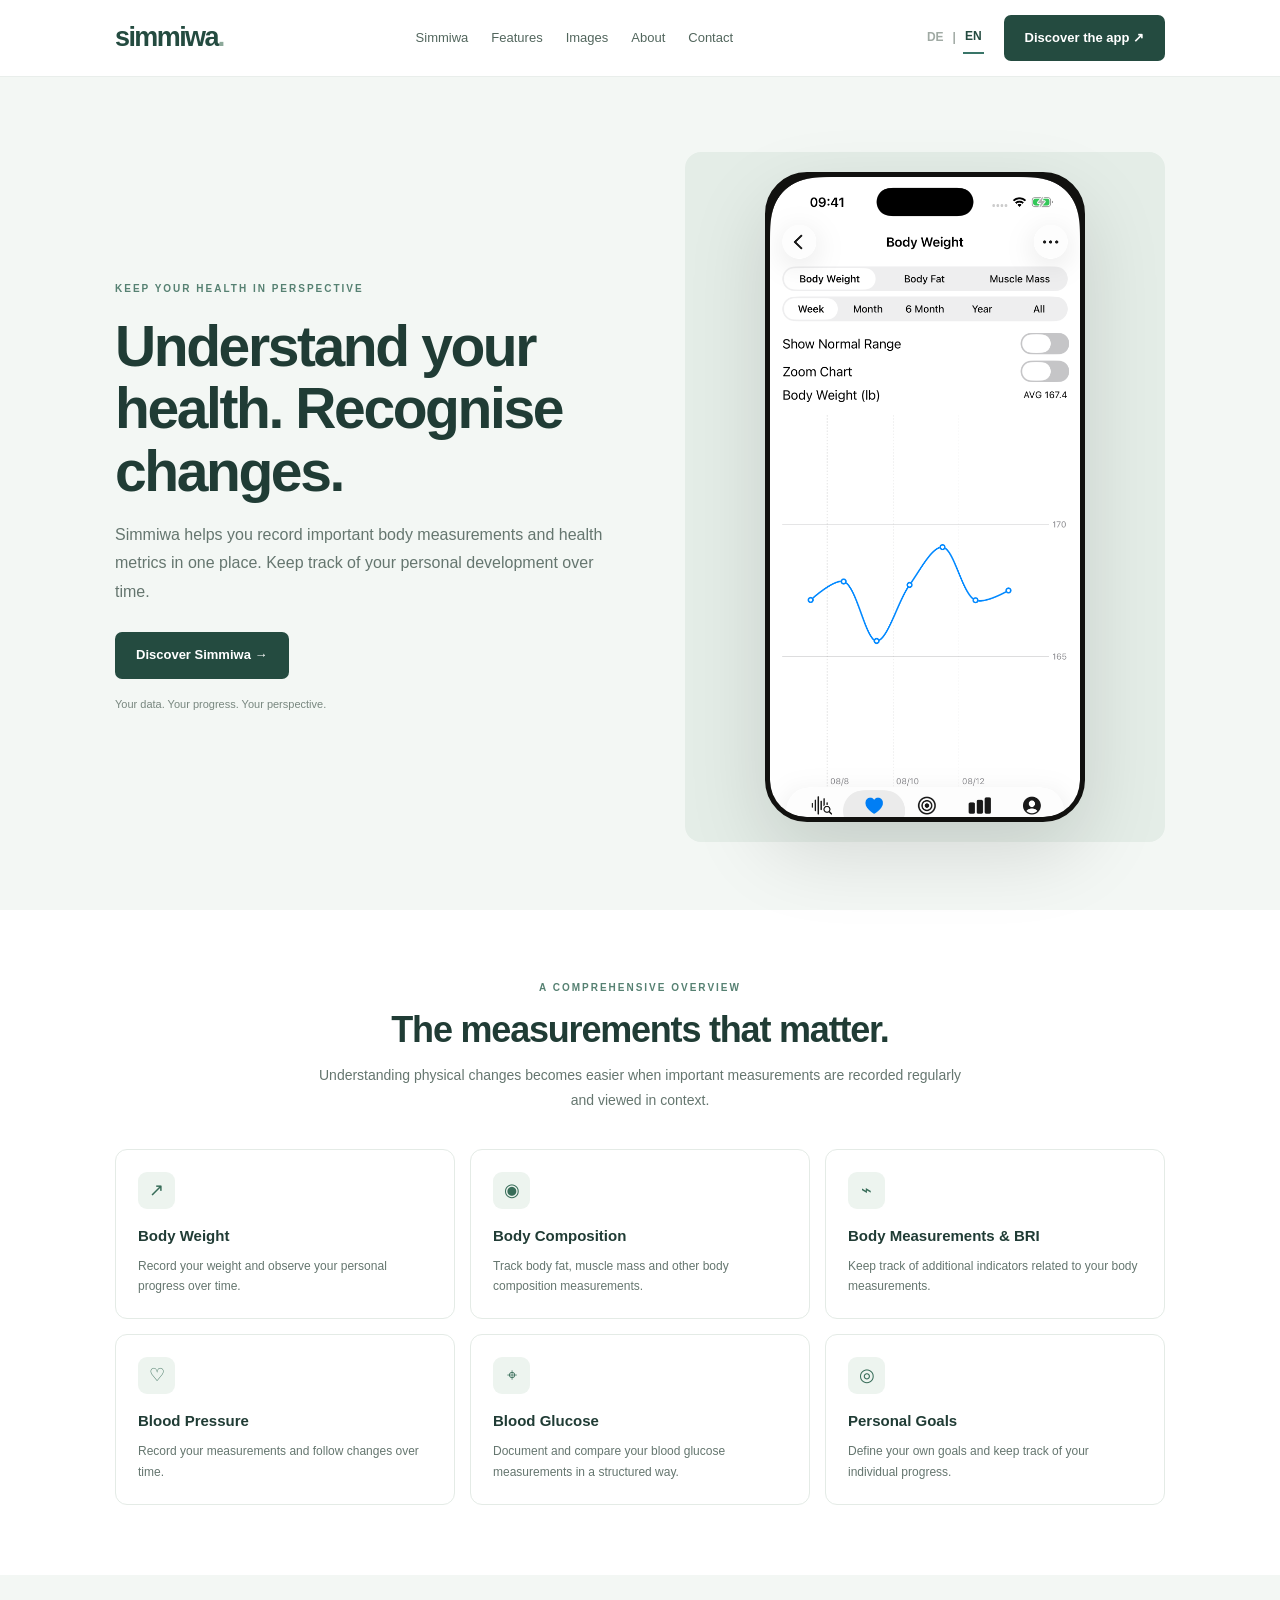
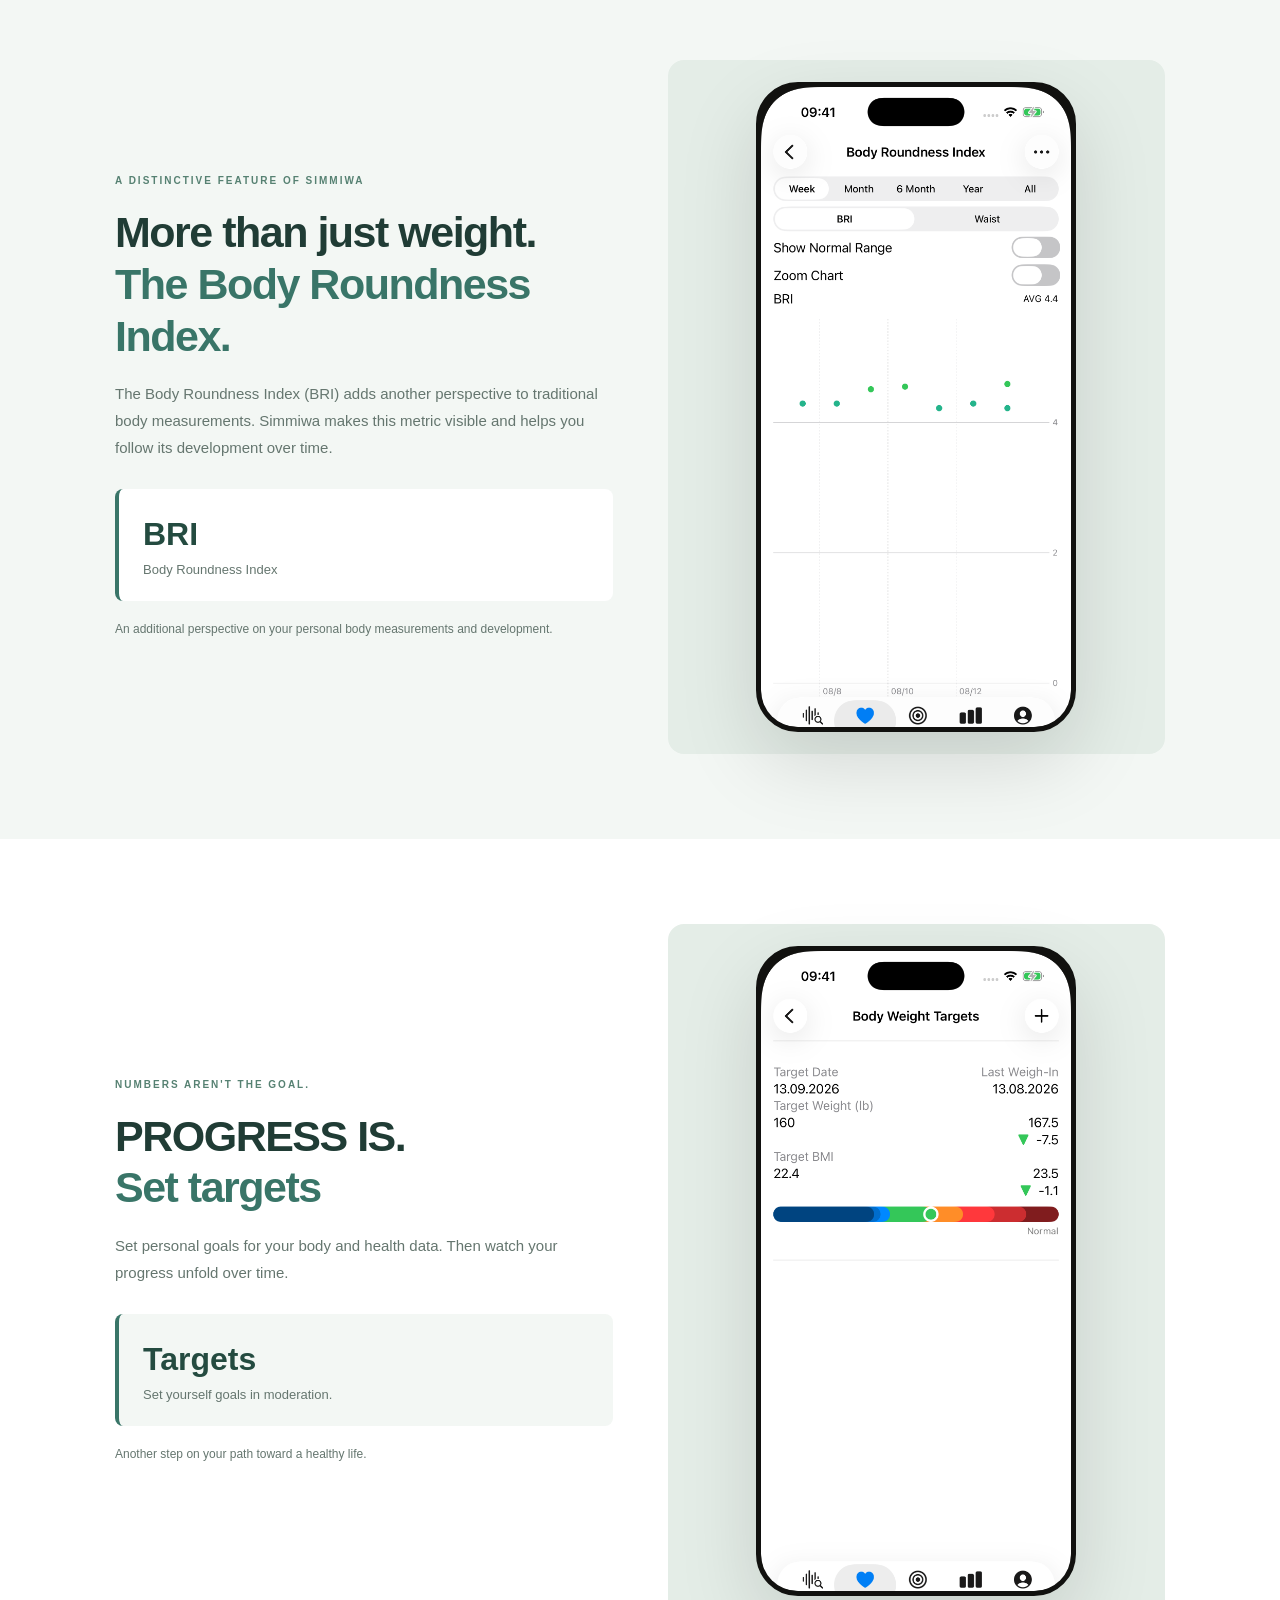
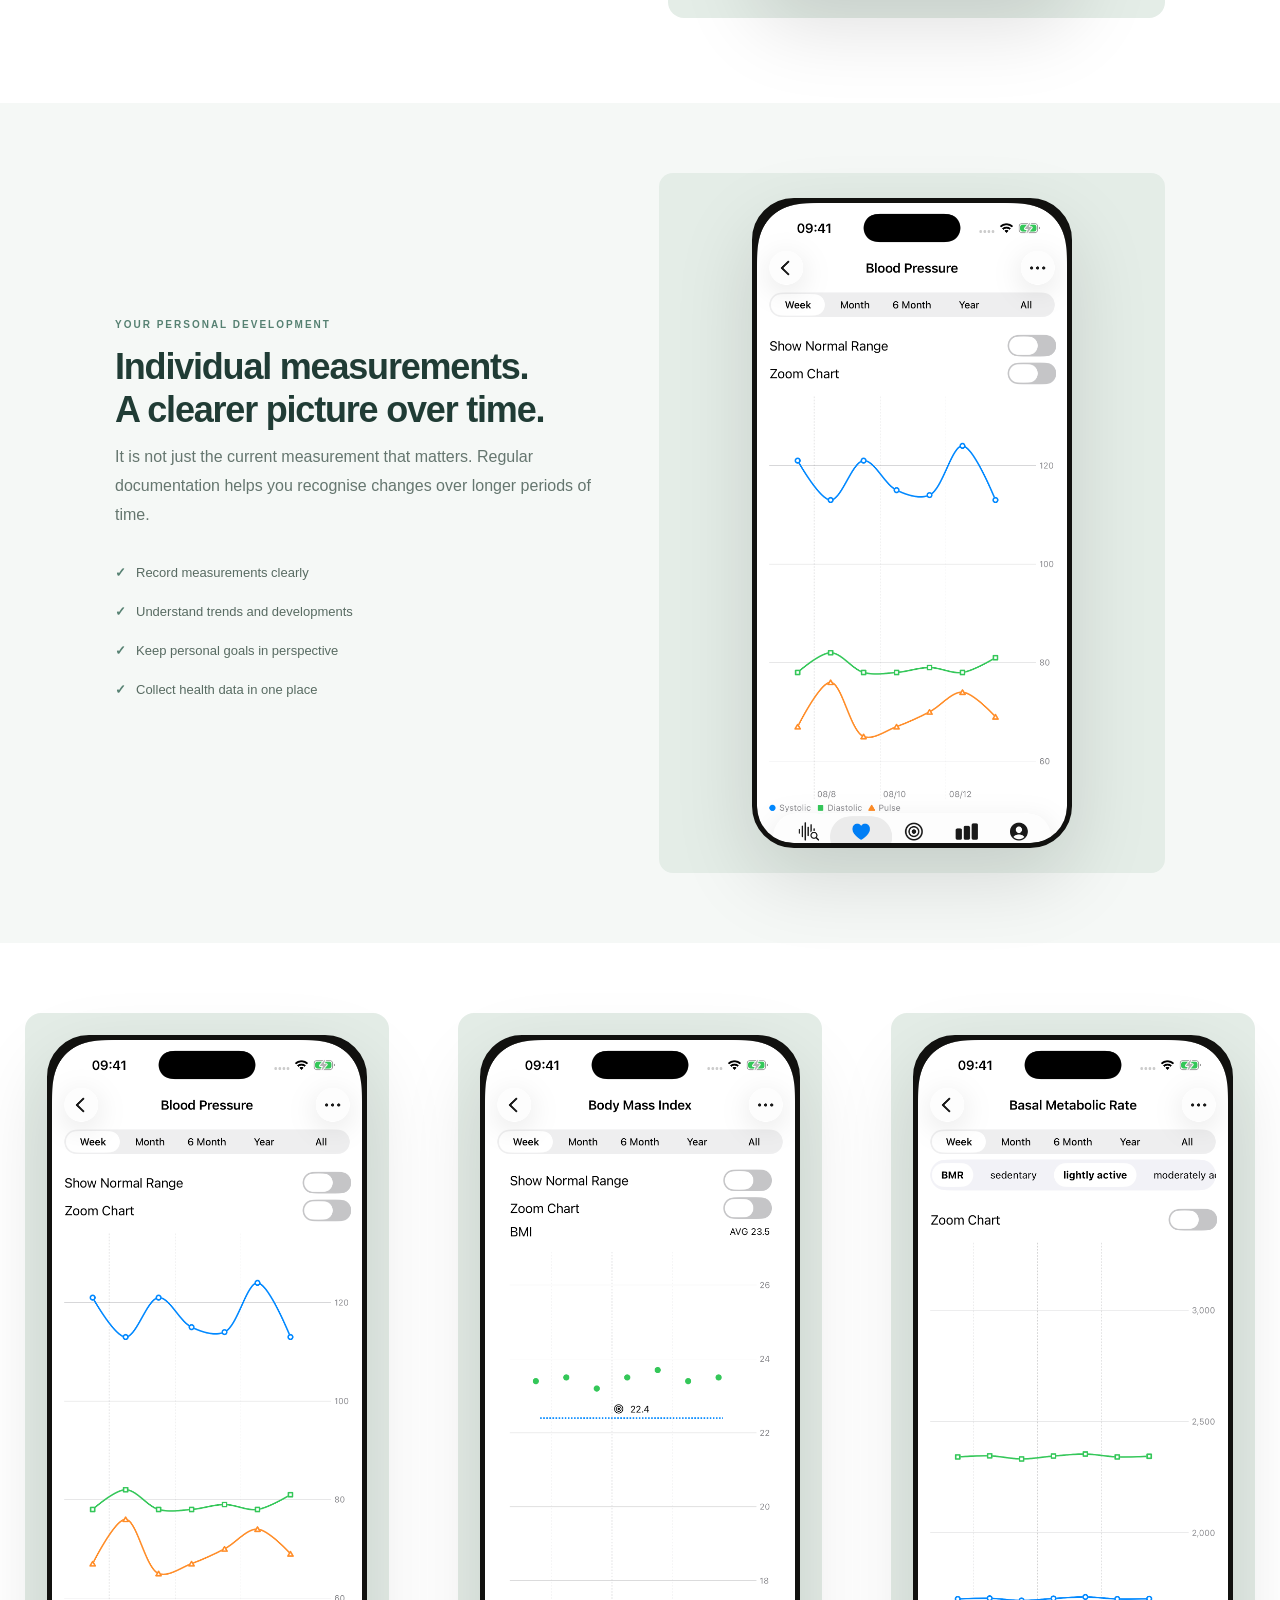
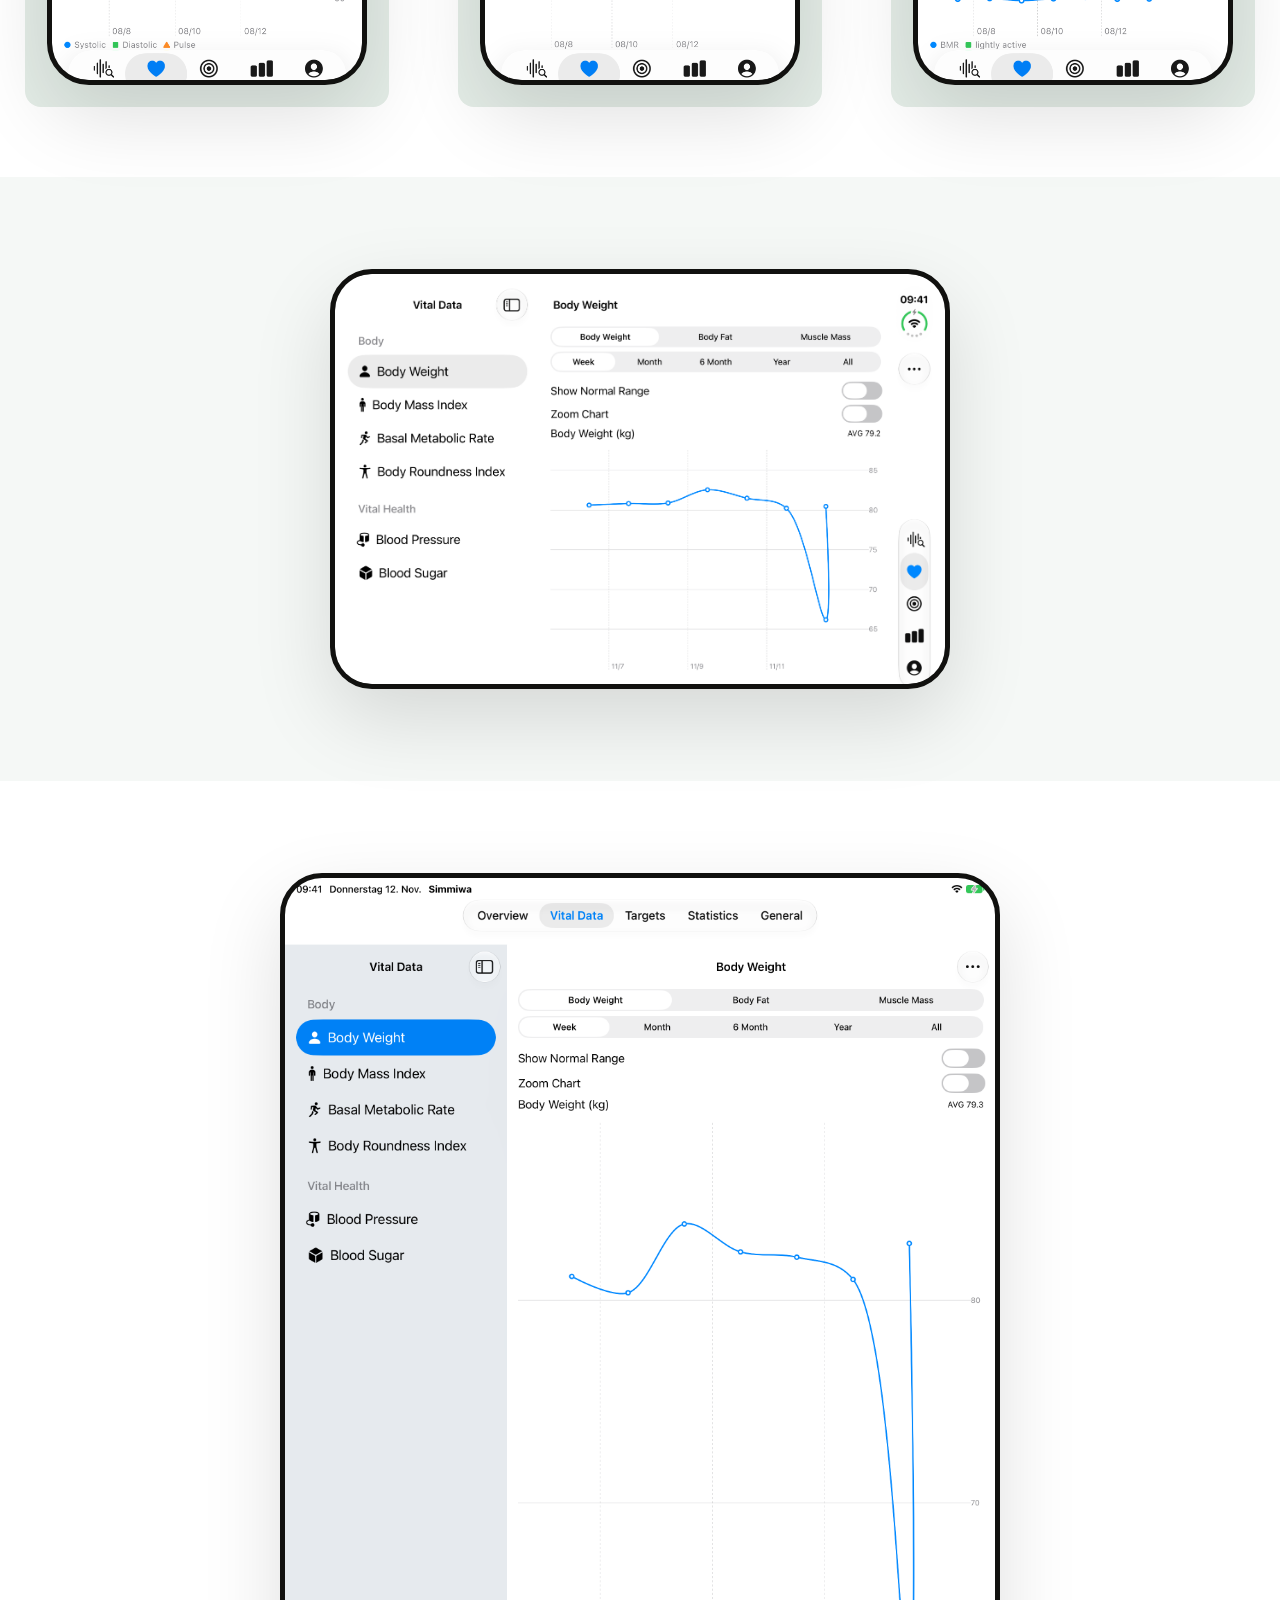
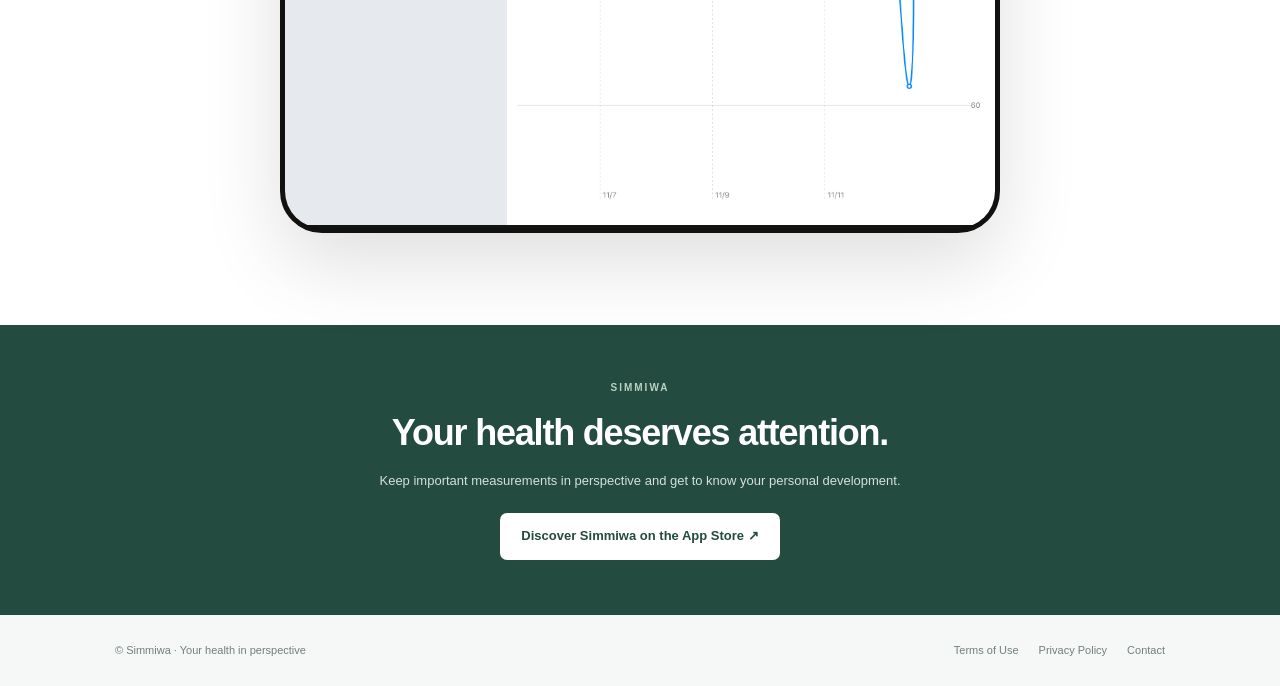
==== commit 5d23828a: "redesign" ====
--- a/index.html
+++ b/index.html
@@ -2,404 +2,334 @@
 <html lang="en">
 
 <head>
-    <title>Simmiwa - Body values easily at a glance</title>
+    <title>Simmiwa - Your health in perspective</title>
     <meta charset="UTF-8">
     <meta name="viewport" content="width=device-width, initial-scale=1.0">
     <meta name="description"
         content="Document your personal body data in Simmiwa. Easy to record. Clearly displayed. Body valuee at a glance. Your health. Your data. Your progress." />
-    <meta property="og:title" content="Simmiwa - Body values easily at a glance" />
+    <meta property="og:title" content="Simmiwa - Your health in perspective" />
     <meta property="og:description"
         content="Document your personal body data in Simmiwa. Easy to record. Clearly displayed. Body valuee at a glance. Your health. Your data. Your progress." />
     <meta property="og:type" content="website" />
-    <meta property="og:site_name" content="Simmiwa - Your personal Health diary">
+    <meta property="og:site_name" content="Simmiwa - Your health in perspective">
     <meta property="og:url" content="https://christiansapps.github.io/simmiwa/">
     <link rel="stylesheet" href="./css/main.css" />
 </head>
 
 <body>
-    <div class="page">
-        <!-- =======================================================
-       HEADER
-  ======================================================== -->
-        <header>
-            <div class="nav-container">
-                <a class="logo" href="./index.html">
-                    <img src="./images/logo.png" width="68" height="68" style="object-fit: contain;" />
+    <!-- HEADER -->
+    <header class="header">
+        <div class="container nav">
+            <a href="index.html" class="logo">
+                simmiwa<span>.</span>
+            </a>
+            <nav class="nav-links">
+                <a href="#app">Simmiwa</a>
+                <a href="#features">Features</a>
+                <a href="#images">Images</a>
+                <a href="#about">About</a>
+                <a href="#contact">Contact</a>
+            </nav>
+            <div class="nav-actions">
+                <div class="language-switch">
+                    <a href="index-de.html">DE</a>
+                    <span>|</span>
+                    <a href="index.html" class="active">EN</a>
+                </div>
+                <a href="#download" class="button">
+                    Discover the app ↗
                 </a>
-
-                <input type="checkbox" id="menu-toggle" class="menu-toggle">
-                <label for="menu-toggle" class="menu-icon">&#9776;</label>
-
-                <ul class="nav-menu">
-                    <li><a href="#home">Home</a></li>
-                    <li><a href="#features">Features</a></li>
-                    <li><a href="#contact">Contact</a></li>
-                    <li><a href="./de.html">Deutsch</a></li>
-                </ul>
-            </div>
-        </header>
-        <main>
-            <section class="titleline" id="home">
-                <h1>
-                    Simmiwa
-                </h1>
-            </section>
-            <!-- =====================================================
-         HERO
-    ====================================================== -->
-            <section class="hero" id="features">
-                <div class="container hero-grid">
-                    <div>
-                        <div class="eyebrow">
-                            BODY / HEALTH / PROGRESS
-                        </div>
-                        <h1 class="hero-title">
-                            YOUR
-                            <span>
-                                DATA.
-                            </span>
-                        </h1>
-                        <p class="hero-description">
-                            A simple way to understand your body,
-                            follow your health and keep moving
-                            towards your goals.
-                        </p>
-                    </div>
-                    <div class="hero-number">
-                        <div class="hero-value">
-                            159
-                        </div>
-                        <div class="hero-unit">
-                            POUNDS
-                        </div>
-                        <div class="hero-change">
-                            ↓ 3 LB SINCE JANUARY
-                        </div>
-                    </div>
-                </div>
-                <!-- Screenshot placeholder -->
-                <!-- <div class="phone hero-phone">
-                    <div class="phone-screen">
-                        <div class="screen-placeholder">
-                            <span>
-                                DASHBOARD
-                            </span>
-                        </div>
-                    </div>
-                </div> -->
-            </section>
-            <!-- =====================================================
-         TIMELINE
-    ====================================================== -->
-            <section class="timeline-section">
-                <div class="container timeline">
-                    <div class="timeline-item reveal">
-                        <div class="timeline-content">
-                            <div class="timeline-date">
-                                JANUARY 2026
-                            </div>
-                            <div class="timeline-value">
-                                162
-                            </div>
-                            <div class="timeline-label">
-                                WEIGHT / LB
-                            </div>
-                        </div>
-                        <div class="phone timeline-phone">
-                            <div class="phone-screen">
-                                <img src="./images/en 01 body weight chart.png" alt="Simmiwa App Bodyweight">
-                            </div>
-                        </div>
-                        <div class="timeline-dot"></div>
-                    </div>
-                    <div class="timeline-item reveal">
-                        <div class="timeline-content">
-                            <div class="timeline-date">
-                                FEBRUARY 2026
-                            </div>
-                            <div class="timeline-value">
-                                161
-                            </div>
-                            <div class="timeline-label">
-                                WEIGHT / LB
-                            </div>
-                        </div>
-                        <div class="phone timeline-phone">
-                            <div class="phone-screen">
-                                <img src="./images/en 26 bmi chart.png" alt="Simmiwa App BMI">
-                            </div>
-                        </div>
-                        <div class="timeline-dot"></div>
-                    </div>
-                    <div class="timeline-item reveal">
-                        <div class="timeline-content">
-                            <div class="timeline-date">
-                                MARCH 2026
-                            </div>
-                            <div class="timeline-value">
-                                159
-                            </div>
-                            <div class="timeline-label">
-                                WEIGHT / LB
-                            </div>
-                        </div>
-                        <div class="phone timeline-phone">
-                            <div class="phone-screen">
-                                <img src="./images/en 27 bmr chart.png" alt="Simmiwa App BMR">
-                            </div>
-                        </div>
-                        <div class="timeline-dot"></div>
-                    </div>
-                </div>
-            </section>
-            <!-- =====================================================
-         STATEMENT
-    ====================================================== -->
-            <section class="statement">
-                <div class="container statement-inner reveal">
-                    <div class="statement-line">
-                        NOT
-                    </div>
-                    <div class="statement-line">
-                        JUST
-                    </div>
-                    <div class="statement-line">
-                        WEIGHT.
-                    </div>
-                </div>
-            </section>
-            <!-- =====================================================
-         METRICS
-    ====================================================== -->
-            <section class="metrics">
-                <div class="container">
-                    <div class="metrics-intro reveal">
-                        <div class="metrics-title">
-                            See the<br>
-                            bigger<br>
-                            picture.
-                        </div>
-                        <div class="metrics-description">
-                            Your body is more than a single number.
-                            Track the measurements that matter to you
-                            and see how they change over time.
-                        </div>
-                    </div>
-                    <div class="metric reveal">
-                        <div class="metric-value">
-                            18.7%
-                        </div>
-                        <div class="metric-info">
-                            <div class="metric-name">
-                                BODY FAT
-                            </div>
-                            <div class="metric-change">
-                                ↓ 1.4% SINCE JANUARY
-                            </div>
-                        </div>
-                    </div>
-                    <div class="metric reveal">
-                        <div class="metric-value">
-                            55
-                        </div>
-                        <div class="metric-info">
-                            <div class="metric-name">
-                                MUSCLE MASS / LB
-                            </div>
-                            <div class="metric-change">
-                                ↑ 1.1 LB SINCE JANUARY
-                            </div>
-                        </div>
-                    </div>
-                    <div class="metric reveal">
-                        <div class="metric-value">
-                            22.1
-                        </div>
-                        <div class="metric-info">
-                            <div class="metric-name">
-                                BMI
-                            </div>
-                            <div class="metric-change">
-                                WITHIN YOUR TARGET RANGE
-                            </div>
-                        </div>
-                    </div>
-                </div>
-            </section>
-            <!-- =====================================================
-         BRI
-    ====================================================== -->
-            <section class="bri">
-                <div class="container bri-grid">
-                    <div class="reveal">
-                        <div class="eyebrow">
-                            ANOTHER PERSPECTIVE
-                        </div>
-                        <h2 class="bri-title">
-                            DO YOU<br>
-                            KNOW YOUR<br>
-                            BODY<br>
-                            ROUNDNESS INDEX?
-                        </h2>
-                        <p class="bri-description">
-                            The Body Roundness Index gives you
-                            another way to look at your body
-                            composition.
-                        </p>
-                    </div>
-                    <div class="phone bri-phone reveal">
-                        <div class="phone-screen">
-                            <img src="./images/en 05 bri chart.png" alt="Simmiwa App BRI">
-                        </div>
-                    </div>
-                </div>
-            </section>
-            <!-- =====================================================
-         HEALTH
-    ====================================================== -->
-            <section class="health">
-                <div class="container">
-                    <div class="health-heading reveal">
-                        <div class="eyebrow">
-                            BEYOND BODY COMPOSITION
-                        </div>
-                        <h2 class="health-title">
-                            Simmiwa
-                        </h2>
-                    </div>
-                    <div class="health-grid">
-                        <div class="health-item reveal">
-                            <div>
-                                <div class="health-value">
-                                    118/78
-                                </div>
-                                <div class="health-label">
-                                    BLOOD PRESSURE / MMHG
-                                </div>
-                            </div>
-                            <div class="phone health-phone">
-                                <div class="phone-screen">
-                                    <img src="./images/en 10 blood pressure chart.png" alt="Simmiwa App Blood Pressure">
-                                </div>
-                            </div>
-                        </div>
-                        <div class="health-item reveal">
-                            <div>
-                                <div class="health-value">
-                                    103
-                                </div>
-                                <div class="health-label">
-                                    BLOOD GLUCOSE / MG/DL
-                                </div>
-                            </div>
-                            <div class="phone health-phone">
-                                <div class="phone-screen">
-                                    <img src="./images/en 15 blood sugar chart.png" alt="Simmiwa App Blood Sugar">
-                                </div>
-                            </div>
-                        </div>
-                    </div>
-                </div>
-            </section>
-            <!-- =====================================================
-         GOALS
-    ====================================================== -->
-            <section class="goals">
-                <div class="container">
-                    <div class="eyebrow reveal">
+            </div>
+        </div>
+    </header>
+    <main>
+        <!-- HERO -->
+        <section class="hero" id="app">
+            <div class="container hero-grid">
+                <div class="hero-content">
+                    <div class="eyebrow">
+                        Keep your health in perspective
+                    </div>
+                    <h1>
+                        Understand your health.
+                        Recognise changes.
+                    </h1>
+                    <p class="lead">
+                        Simmiwa helps you record important body measurements
+                        and health metrics in one place. Keep track of your
+                        personal development over time.
+                    </p>
+                    <a href="#download" class="button">
+                        Discover Simmiwa →
+                    </a>
+                    <p class="small-note">
+                        Your data. Your progress. Your perspective.
+                    </p>
+                </div>
+                <div class="hero-visual">
+                    <div class="phone size-phone">
+                        <div class="phone-screen">
+                            <img src="images/en 01 body weight chart.png" alt="Simmiwa app health overview"
+                                class="app-image">
+                        </div>
+                    </div>
+                </div>
+            </div>
+        </section>
+
+        <!-- FEATURES -->
+        <section class="section" id="features">
+            <div class="container">
+                <div class="section-heading">
+                    <div class="eyebrow">
+                        A comprehensive overview
+                    </div>
+                    <h2>
+                        The measurements that matter.
+                    </h2>
+                    <p>
+                        Understanding physical changes becomes easier
+                        when important measurements are recorded regularly
+                        and viewed in context.
+                    </p>
+                </div>
+                <div class="feature-grid">
+                    <article class="feature-card">
+                        <div class="feature-icon">↗</div>
+                        <h3>Body Weight</h3>
+                        <p>
+                            Record your weight and observe your personal
+                            progress over time.
+                        </p>
+                    </article>
+                    <article class="feature-card">
+                        <div class="feature-icon">◉</div>
+                        <h3>Body Composition</h3>
+                        <p>
+                            Track body fat, muscle mass and other
+                            body composition measurements.
+                        </p>
+                    </article>
+                    <article class="feature-card">
+                        <div class="feature-icon">⌁</div>
+                        <h3>Body Measurements & BRI</h3>
+                        <p>
+                            Keep track of additional indicators
+                            related to your body measurements.
+                        </p>
+                    </article>
+                    <article class="feature-card">
+                        <div class="feature-icon">♡</div>
+                        <h3>Blood Pressure</h3>
+                        <p>
+                            Record your measurements and follow
+                            changes over time.
+                        </p>
+                    </article>
+                    <article class="feature-card">
+                        <div class="feature-icon">⌖</div>
+                        <h3>Blood Glucose</h3>
+                        <p>
+                            Document and compare your blood glucose
+                            measurements in a structured way.
+                        </p>
+                    </article>
+                    <article class="feature-card">
+                        <div class="feature-icon">◎</div>
+                        <h3>Personal Goals</h3>
+                        <p>
+                            Define your own goals and keep track
+                            of your individual progress.
+                        </p>
+                    </article>
+                </div>
+            </div>
+        </section>
+
+        <!-- SIMMIWA BRI -->
+        <section class="fragment-section" id="bri">
+            <div class="container fragment-layout">
+                <div class="fragment-content">
+                    <div class="eyebrow">
+                        A distinctive feature of Simmiwa
+                    </div>
+                    <h2>
+                        More than just weight.
+                        <span>The Body Roundness Index.</span>
+                    </h2>
+                    <p>
+                        The Body Roundness Index (BRI) adds another
+                        perspective to traditional body measurements.
+                        Simmiwa makes this metric visible and helps
+                        you follow its development over time.
+                    </p>
+                    <div class="fragment-highlight">
+                        <strong>BRI</strong>
+                        <span>Body Roundness Index</span>
+                    </div>
+                    <p class="fragment-note">
+                        An additional perspective on your personal
+                        body measurements and development.
+                    </p>
+                </div>
+                <div class="fragment-image">
+                    <div class="phone size-phone">
+                        <div class="phone-screen">
+                            <img src="images/en 05 bri chart.png" alt="Body Roundness Index in the Simmiwa app">
+                        </div>
+                    </div>
+                </div>
+            </div>
+        </section>
+
+        <!-- SIMMIWA Targets -->
+        <section class="fragment-section-nbg" id="targets">
+            <div class="container fragment-layout">
+                <div class="fragment-content">
+                    <div class="eyebrow">
                         NUMBERS AREN'T THE GOAL.
                     </div>
-                    <h2 class="goals-title reveal">
-                        PROGRESS
-                        <span>
-                            IS.
-                        </span>
+                    <h2>
+                        PROGRESS IS.
+                        <span>Set targets</span>
                     </h2>
-                    <p class="goals-description reveal">
-                        Set personal goals for your body
-                        and health data. Then watch your
-                        progress unfold over time.
-                    </p>
-                    <div class="phone goals-phone reveal">
-                        <div class="phone-screen">
-                            <img src="./images/en 20 body weight targets.png" alt="Simmiwa App Targets">
-                        </div>
-                    </div>
-                </div>
-            </section>
-            <!-- =====================================================
-         FINAL
-    ====================================================== -->
-            <section class="final" id="download">
-                <div class="reveal">
-                    <div class="eyebrow">
-                        YOUR BODY / YOUR DATA
-                    </div>
-                    <h2 class="final-title">
-                        YOUR<br>
-                        <span>
-                            PROGRESS.
-                        </span>
+                    <p>
+                        Set personal goals for your body and health data.
+                        Then watch your progress unfold over time.
+                    </p>
+                    <div class="fragment-highlight fragment-highlight-bg">
+                        <strong>Targets</strong>
+                        <span>Set yourself goals in moderation.</span>
+                    </div>
+                    <p class="fragment-note">
+                        Another step on your path toward a healthy life.
+                    </p>
+                </div>
+                <div class="fragment-image">
+                    <div class="phone size-phone">
+                        <div class="phone-screen">
+                            <img src="images/en 20 body weight targets.png" alt="Targets in the Simmiwa app">
+                        </div>
+                    </div>
+                </div>
+            </div>
+        </section>
+
+        <!-- PERSONAL DEVELOPMENT -->
+        <section class="section section-soft" id="about">
+            <div class="container feature-layout">
+                <div>
+                    <div class="eyebrow">
+                        Your personal development
+                    </div>
+                    <h2>
+                        Individual measurements.</br>
+                        A clearer picture over time.
                     </h2>
-                    <a href="#" class="app-store">
-                        Download on the App Store ↗
-                    </a>
-                </div>
-            </section>
-
-            <section id="contact" class="container" style="text-align: center;">
-                <h3>Contact Information</h3>
-                <p>simmiwa@protonmail.com</p>
-            </section>
-        </main>
-        <!-- =======================================================
-       FOOTER
-  ======================================================== -->
-        <footer class="container">
+                    <p class="lead">
+                        It is not just the current measurement that matters.
+                        Regular documentation helps you recognise changes
+                        over longer periods of time.
+                    </p>
+                    <ul class="check-list">
+                        <li>Record measurements clearly</li>
+                        <li>Understand trends and developments</li>
+                        <li>Keep personal goals in perspective</li>
+                        <li>Collect health data in one place</li>
+                    </ul>
+                </div>
+                <div class="app-preview">
+                    <div class="phone size-phone">
+                        <div class="phone-screen">
+                            <img src="images/en 10 blood pressure chart.png"
+                                alt="Simmiwa app measurements and statistics" class="app-image">
+                        </div>
+                    </div>
+                </div>
+            </div>
+        </section>
+
+        <!-- SIMMIWA IMAGES -->
+        <section class="section" id="images">
+            <div class="grid-container">
+                <div class="fragment-image">
+                    <div class="phone size-phone">
+                        <div class="phone-screen">
+                            <img src="images/en 10 blood pressure chart.png" alt="Blood Pressure" class="app-image">
+                        </div>
+                    </div>
+                </div>
+                <div class="fragment-image">
+                    <div class="phone size-phone">
+                        <div class="phone-screen">
+                            <img src="images/en 26 bmi chart.png" alt="Body Mass Index" class="app-image">
+                        </div>
+                    </div>
+                </div>
+                <div class="fragment-image">
+                    <div class="phone size-phone">
+                        <div class="phone-screen">
+                            <img src="images/en 27 bmr chart.png" alt="Basal Metabolic Rate" class="app-image">
+                        </div>
+                    </div>
+                </div>
+            </div>
+        </section>
+
+        <!-- MORE IMAGES -->
+        <section class="section section-soft" id="images2">
+            <div class="fragment-image-duo">
+                <div class="phone-duo size-phone-duo">
+                    <div class="phone-duo-screen">
+                        <img src="images/en iPhone Duo.png" alt="iPhone DUO" class="app-image">
+                    </div>
+                </div>
+            </div>
+        </section>
+
+        <section class="section" id="images2">
+            <div class="fragment-image-ipad">
+                <div class="ipad size-ipad">
+                    <div class="ipad-screen">
+                        <img src="images/en iPad 13.png" alt="iPad 13" class="app-image">
+                    </div>
+                </div>
+            </div>
+        </section>
+
+        <!-- DOWNLOAD -->
+        <section class="download-section" id="download">
+            <div class="container">
+                <div class="eyebrow">
+                    SIMMIWA
+                </div>
+                <h2>
+                    Your health deserves attention.
+                </h2>
+                <p>
+                    Keep important measurements in perspective
+                    and get to know your personal development.
+                </p>
+                <a href="DEIN-APP-STORE-LINK" class="button button-light" target="_blank" rel="noopener">
+                    Discover Simmiwa on the App Store ↗
+                </a>
+            </div>
+        </section>
+    </main>
+
+    <!-- FOOTER -->
+    <footer class="footer" id="contact">
+        <div class="container footer-content">
             <div>
-                <span>
-                    Simmiwa
-                </span>
-                <span>
-                    &copy; 2026
-                </span>
-                <span>
-                    MADE FOR IPHONE
-                </span>
-            </div>
-            <div>
-                <a href=" ./terms.html">Terms of Use</a> &amp; <a href="./privacy.html">Privacy Policy</a>
-            </div>
-        </footer>
-    </div>
-    <!-- =========================================================
-     SIMPLE SCROLL REVEAL
-========================================================= -->
-    <script>
-        const revealElements =
-            document.querySelectorAll(".reveal");
-        const observer =
-            new IntersectionObserver(
-                entries => {
-                    entries.forEach(entry => {
-                        if (entry.isIntersecting) {
-                            entry.target.classList.add(
-                                "visible"
-                            );
-                            observer.unobserve(
-                                entry.target
-                            );
-                        }
-                    });
-                },
-                {
-                    threshold: 0.12
-                }
-            );
-        revealElements.forEach(
-            element => observer.observe(element)
-        );
-    </script>
+                © Simmiwa · Your health in perspective
+            </div>
+            <div class="footer-links">
+                <a href=" ./terms.html">Terms of Use</a>
+                <a href="./privacy.html">Privacy Policy</a>
+                <a href="mailto:simmiwa@protonmail.com">Contact</a>
+            </div>
+        </div>
+    </footer>
 </body>
 
 </html>
--- a/css/main.css
+++ b/css/main.css
@@ -1,6 +1,26 @@
-/* =========================================================
-RESET
-========================================================= */
+/* =================================
+   SIMMIWA – DESIGN SYSTEM
+================================= */
+
+:root {
+    --green-dark: #244b40;
+    --green: #397568;
+    --green-light: #e4ede7;
+
+    --background: #ffffff;
+    --background-soft: #f3f7f4;
+
+    --text: #203c35;
+    --text-muted: #65766f;
+
+    --border: #e4ebe6;
+
+    --radius: 12px;
+    --shadow: 0 12px 35px rgba(36, 75, 64, 0.08);
+
+    --radius-phone: 42px;
+}
+
 * {
     box-sizing: border-box;
     margin: 0;
@@ -12,30 +32,16 @@
 }
 
 body {
-    margin: 0;
-    background: #f5f5f2;
-    color: #11110f;
-    font-family:
-        -apple-system,
-        BlinkMacSystemFont,
-        "SF Pro Display",
-        "SF Pro Text",
-        "Helvetica Neue",
-        Arial,
-        sans-serif;
-    -webkit-font-smoothing: antialiased;
-    text-rendering: optimizeLegibility;
-}
-
-body,
-a,
-button {
-    -webkit-tap-highlight-color: transparent;
+    font-family: Inter, -apple-system, BlinkMacSystemFont,
+        "Segoe UI", sans-serif;
+    color: var(--text);
+    background: var(--background);
+    line-height: 1.6;
 }
 
 img {
+    max-width: 100%;
     display: block;
-    max-width: 100%;
 }
 
 a {
@@ -43,86 +49,460 @@
     text-decoration: none;
 }
 
-/* =========================================================
-VARIABLES
-========================================================= */
-:root {
-    --bg: #f5f5f2;
-    --text: #11110f;
-    --muted: #4A4A4A;
-    /*#8b8b84;*/
-    --line: #dadad4;
-    --green: #b8d8c0;
-    --green-dark: #435648;
-    /*#66816d;*/
-    --white: #ffffff;
-    --max-width: 1380px;
-    --side-padding: 40px;
-    --radius-phone: 42px;
-}
-
-/* =========================================================
-PAGE
-========================================================= */
-.page {
-    position: relative;
-    overflow: hidden;
-}
-
 .container {
-    width:
-        min(calc(100% - (var(--side-padding) * 2)),
-            var(--max-width));
+    width: min(1050px, 90%);
     margin: 0 auto;
 }
 
-/* =========================================================
-TYPOGRAPHY
-========================================================= */
+
+/* =================================
+   HEADER
+================================= */
+
+.header {
+    background: white;
+    border-bottom: 1px solid #e9eeeb;
+}
+
+.nav {
+    min-height: 76px;
+    display: flex;
+    align-items: center;
+    justify-content: space-between;
+    gap: 20px;
+}
+
+.logo {
+    font-size: 27px;
+    font-weight: 750;
+    letter-spacing: -1.6px;
+    color: var(--green-dark);
+}
+
+.logo span {
+    color: #8da99a;
+}
+
+.nav-links {
+    display: flex;
+    gap: 23px;
+    font-size: 13px;
+    color: #52665d;
+}
+
+.nav-links a:hover,
+.footer-links a:hover {
+    color: var(--green);
+}
+
+.button {
+    display: inline-block;
+    background: var(--green-dark);
+    color: white;
+    padding: 13px 21px;
+    border-radius: 7px;
+    font-size: 13px;
+    font-weight: 650;
+    transition: background 0.2s ease;
+}
+
+.button:hover {
+    background: var(--green);
+}
+
+
+/* =================================
+   HERO
+================================= */
+
+.hero {
+    background: var(--background-soft);
+    padding: 75px 0 68px;
+}
+
+.hero-grid {
+    display: grid;
+    grid-template-columns: 1.05fr 0.95fr;
+    gap: 40px;
+    align-items: center;
+}
+
 .eyebrow {
     font-size: 10px;
-    font-weight: 600;
-    letter-spacing: .17em;
+    font-weight: 750;
+    letter-spacing: 2px;
+    color: #568172;
     text-transform: uppercase;
-    color: var(--muted);
-}
-
-/* =========================================================
-SCREENSHOT PLACEHOLDER
-Replace .screen-placeholder with an actual image later.
-========================================================= */
-.screen-placeholder {
-    position: relative;
+}
+
+h1 {
+    font-size: clamp(36px, 5.2vw, 57px);
+    line-height: 1.1;
+    letter-spacing: -2.4px;
+    font-weight: 650;
+    margin: 18px 0;
+}
+
+h2 {
+    font-size: clamp(27px, 3.5vw, 36px);
+    letter-spacing: -1.2px;
+    line-height: 1.2;
+    margin: 12px 0;
+    font-weight: 650;
+}
+
+.lead {
+    font-size: 16px;
+    line-height: 1.8;
+    color: var(--text-muted);
+    max-width: 490px;
+    margin-bottom: 25px;
+}
+
+.small-note {
+    font-size: 11px;
+    color: #78877f;
+    margin-top: 17px;
+}
+
+.hero-visual {
+    background: var(--green-light);
+    border-radius: 16px;
+    padding: 20px;
     display: flex;
     align-items: center;
     justify-content: center;
+}
+
+.app-image {
     width: 100%;
-    height: 100%;
-    background:
-        linear-gradient(135deg,
-            #ededE8 25%,
-            #e7e7e2 25%,
-            #e7e7e2 50%,
-            #ededE8 50%,
-            #ededE8 75%,
-            #e7e7e2 75%);
-    background-size: 14px 14px;
-    color: #a3a39d;
-    font-size: 9px;
+    height: auto;
+    object-fit: scale-down;
+    border-radius: 10px;
+}
+
+
+/* =================================
+   SECTIONS
+================================= */
+
+.section {
+    padding: 70px 0;
+}
+
+.section-soft {
+    background: #f5f8f6;
+}
+
+.section-heading {
+    text-align: center;
+    max-width: 650px;
+    margin: 0 auto 35px;
+}
+
+.section-heading p {
+    color: var(--text-muted);
+    font-size: 14px;
+    line-height: 1.8;
+    margin-top: 12px;
+}
+
+
+/* =================================
+   FEATURE CARDS
+================================= */
+
+.feature-grid {
+    display: grid;
+    grid-template-columns: repeat(3, 1fr);
+    gap: 15px;
+}
+
+.feature-card {
+    border: 1px solid var(--border);
+    border-radius: var(--radius);
+    padding: 22px;
+    background: white;
+    transition: transform 0.2s ease,
+        box-shadow 0.2s ease;
+}
+
+.feature-card:hover {
+    transform: translateY(-3px);
+    box-shadow: var(--shadow);
+}
+
+.feature-icon {
+    width: 37px;
+    height: 37px;
+    border-radius: 9px;
+    background: #edf4ef;
+    display: grid;
+    place-items: center;
+    color: #386d59;
+    font-size: 18px;
+}
+
+.feature-card h3 {
+    font-size: 15px;
+    margin: 15px 0 8px;
+}
+
+.feature-card p {
+    font-size: 12px;
+    line-height: 1.7;
+    color: var(--text-muted);
+}
+
+
+/* =================================
+   APP FEATURE SECTION
+================================= */
+
+.feature-layout {
+    display: grid;
+    grid-template-columns: 1fr 1fr;
+    gap: 38px;
+    align-items: center;
+}
+
+.check-list {
+    list-style: none;
+    margin: 20px 0;
+}
+
+.check-list li {
+    padding: 9px 0;
+    color: #586b62;
+    font-size: 13px;
+}
+
+.check-list li::before {
+    content: "✓";
+    color: #568172;
+    font-weight: bold;
+    margin-right: 10px;
+}
+
+.app-preview {
+    background: var(--green-light);
+    border-radius: 14px;
+    padding: 25px;
+}
+
+
+/* =================================
+   DOWNLOAD SECTION
+================================= */
+
+.download-section {
+    background: var(--green-dark);
+    color: white;
+    padding: 55px 20px;
+    text-align: center;
+}
+
+.download-section .eyebrow {
+    color: #b9d1c2;
+}
+
+.download-section h2 {
+    color: white;
+    max-width: 650px;
+    margin: 15px auto;
+}
+
+.download-section p {
+    color: #d4e1d9;
+    font-size: 13px;
+    line-height: 1.8;
+    margin-bottom: 20px;
+}
+
+.button-light {
+    background: white;
+    color: var(--green-dark);
+}
+
+.button-light:hover {
+    background: #e7eee9;
+    color: var(--green-dark);
+}
+
+
+/* =================================
+   FOOTER
+================================= */
+
+.footer {
+    background: #f5f8f6;
+    padding: 27px 0;
+    color: #718078;
+    font-size: 11px;
+}
+
+.footer-content {
+    display: flex;
+    justify-content: space-between;
+    gap: 15px;
+    flex-wrap: wrap;
+}
+
+.footer-links {
+    display: flex;
+    gap: 20px;
+}
+
+.grid-container {
+    display: grid;
+    grid-template-columns: repeat(3, 1fr);
+    gap: 20px;
+    justify-items: center;
+}
+
+/* Sprachumschalter */
+
+.nav-actions {
+    display: flex;
+    align-items: center;
+    gap: 20px;
+}
+
+.language-switch {
+    display: flex;
+    align-items: center;
+    gap: 7px;
+    font-size: 12px;
     font-weight: 600;
-    letter-spacing: .12em;
-    text-transform: uppercase;
-}
-
-.screen-placeholder span {
-    position: relative;
-    z-index: 2;
-    padding: 8px 12px;
-    background:
-        rgba(245, 245, 242, .8);
-    backdrop-filter: blur(8px);
-    border-radius: 4px;
-    white-space: nowrap;
+    color: #a0aaa4;
+}
+
+.language-switch a {
+    padding: 5px 2px;
+    transition: color 0.2s ease;
+}
+
+.language-switch a:hover {
+    color: var(--green);
+}
+
+.language-switch a.active {
+    color: var(--green-dark);
+    border-bottom: 2px solid var(--green);
+}
+
+/* =================================
+   HIGHLIGHT
+================================= */
+
+.fragment-section-nbg {
+    padding: 85px 0;
+}
+
+.fragment-section {
+    background: var(--background-soft);
+    padding: 85px 0;
+}
+
+.fragment-layout {
+    display: grid;
+    grid-template-columns: 1fr 1fr;
+    align-items: center;
+    gap: 55px;
+}
+
+.fragment-content h2 {
+    font-size: clamp(30px, 4vw, 43px);
+    line-height: 1.2;
+    letter-spacing: -1.5px;
+    margin: 18px 0;
+}
+
+.fragment-content h2 span {
+    display: block;
+    color: #397568;
+}
+
+.fragment-content p {
+    font-size: 15px;
+    line-height: 1.8;
+    color: #65766f;
+}
+
+.fragment-highlight {
+    margin: 28px 0 18px;
+    padding: 20px 24px;
+    background: white;
+    border-left: 4px solid #397568;
+    border-radius: 8px;
+    display: flex;
+    flex-direction: column;
+}
+
+.fragment-highlight-bg {
+    background: var(--background-soft);
+}
+
+.fragment-highlight strong {
+    font-size: 32px;
+    color: #244b40;
+}
+
+.fragment-highlight span {
+    font-size: 13px;
+    color: #65766f;
+}
+
+.fragment-note {
+    font-size: 12px !important;
+}
+
+.fragment-image {
+    background: var(--green-light);
+    border-radius: 16px;
+    padding: 22px;
+    text-align: center;
+}
+
+.fragment-image img {
+    width: 100%;
+    max-width: 380px;
+    height: auto;
+    margin: auto;
+    border-radius: 12px;
+    box-shadow: 0 12px 35px rgba(36, 75, 64, 0.12);
+}
+
+.fragment-image-duo {
+    /* background: var(--green-light); */
+    border-radius: 16px;
+    padding: 22px;
+    text-align: center;
+}
+
+.fragment-image-duo img {
+    width: 100%;
+    max-width: 720px;
+    height: auto;
+    margin: auto;
+    border-radius: 12px;
+    box-shadow: 0 12px 35px rgba(36, 75, 64, 0.12);
+}
+
+.fragment-image-ipad {
+    /* background: var(--green-light); */
+    border-radius: 16px;
+    padding: 22px;
+    text-align: center;
+}
+
+.fragment-image-ipad img {
+    width: 100%;
+    max-width: 720px;
+    height: auto;
+    margin: auto;
+    border-radius: 12px;
+    box-shadow: 0 12px 35px rgba(36, 75, 64, 0.12);
 }
 
 /* =========================================================
@@ -131,1079 +511,169 @@
 .phone {
     position: relative;
     background: #11110f;
-    border:
-        5px solid #11110f;
-    border-radius:
-        var(--radius-phone);
+    border: 5px solid #11110f;
+    border-radius: var(--radius-phone);
     overflow: hidden;
-    box-shadow:
-        0 30px 80px rgba(0, 0, 0, .13);
-}
-
-/* .phone::before {
-    content: "";
-    position: absolute;
-    z-index: 10;
-    top: 10px;
-    left: 50%;
-    width: 82px;
-    height: 22px;
-    background: #11110f;
-    border-radius: 20px;
-    transform: translateX(-50%);
-} */
+    box-shadow: 0 30px 80px rgba(0, 0, 0, .13);
+}
 
 .phone-screen {
     width: 100%;
     height: 100%;
     overflow: hidden;
-    border-radius:
-        calc(var(--radius-phone) - 7px);
-}
-
-/* =========================================================
-HEADER
-========================================================= */
-header {
-    /* position: absolute; */
-    z-index: 20;
-    top: 0;
-    left: 0;
-    width: 100%;
-    position: sticky;
-    /* padding: 28px 0; */
-}
-
-.header-inner {
-    display: flex;
-    align-items: center;
-    justify-content: space-between;
-}
-
-.logo {
-    font-size: 13px;
-    font-weight: 700;
-    letter-spacing: -.025em;
-}
-
-.header-link {
-    font-size: 11px;
-    color: var(--muted);
-    transition:
-        color .2s ease;
-}
-
-.header-link:hover {
-    color: var(--text);
-}
-
-.titleline {
-    /* min-height: 100svh;
-    display: flex;
-    align-items: center;
-    position: relative;
-    padding:
-        140px 0 100px; */
-
-    text-align: center;
-    padding-top: 2rem;
-
-    font-size:
-        clamp(60px,
-            8vw,
-            160px);
-    line-height: .79;
-    letter-spacing: -.08em;
-    font-weight: 500;
-}
-
-/* =========================================================
-HERO
-========================================================= */
-.hero {
-    min-height: 100svh;
-    display: flex;
-    align-items: center;
-    position: relative;
-    padding:
-        140px 0 100px;
-}
-
-.hero-grid {
-    display: grid;
-    grid-template-columns:
-        1fr 1fr;
-    align-items: center;
-    gap: 80px;
-    /* width: 100%; */
-}
-
-.hero-title {
-    margin-top: 30px;
-    font-size:
-        clamp(80px,
-            11vw,
-            160px);
-    line-height: .79;
-    letter-spacing: -.08em;
-    font-weight: 500;
-}
-
-.hero-title span {
-    display: block;
-    color: var(--muted);
-}
-
-.hero-description {
-    max-width: 330px;
-    margin-top: 48px;
-    color: #51514D;
-    /*#62625c;*/
-    font-size: 15px;
-    line-height: 1.65;
-}
-
-/* Hero number */
-.hero-number {
-    text-align: right;
-}
-
-.hero-value {
-    font-size:
-        clamp(80px,
-            11vw,
-            220px);
-    line-height: .72;
-    letter-spacing: -.085em;
-    font-weight: 500;
-}
-
-.hero-unit {
-    margin-top: 30px;
-    font-size: 16px;
-    color: var(--muted);
-}
-
-.hero-change {
-    margin-top: 12px;
-    font-size: 12px;
-    color: var(--green-dark);
-}
-
-/* =========================================================
-TIMELINE
-========================================================= */
-.timeline-section {
-    padding:
-        80px 0 100px;
-}
-
-.timeline {
-    position: relative;
-}
-
-.timeline::before {
-    content: "";
-    position: absolute;
-    left: 50%;
-    top: 0;
-    bottom: 0;
-    width: 1px;
-    background: var(--line);
-}
-
-.timeline-item {
-    position: relative;
-    min-height: 620px;
-    display: grid;
-    grid-template-columns:
-        1fr 1fr;
-    align-items: center;
-}
-
-.timeline-dot {
-    position: absolute;
-    left: 50%;
-    top: 50%;
-    width: 9px;
-    height: 9px;
-    border-radius: 50%;
-    background: var(--text);
-    transform:
-        translate(-50%, -50%);
-    z-index: 3;
-}
-
-.timeline-content {
-    position: relative;
-    z-index: 2;
-}
-
-.timeline-item:nth-child(odd) .timeline-content {
-    padding-right: 110px;
-    text-align: right;
-}
-
-.timeline-item:nth-child(even) .timeline-content {
-    grid-column: 2;
-    padding-left: 110px;
-}
-
-.timeline-date {
-    margin-bottom: 22px;
-    font-size: 10px;
-    letter-spacing: .15em;
-    text-transform: uppercase;
-    color: var(--muted);
-}
-
-.timeline-value {
-    font-size:
-        clamp(70px,
-            9vw,
-            130px);
-    line-height: .78;
-    letter-spacing: -.08em;
-    font-weight: 500;
-}
-
-.timeline-label {
-    margin-top: 24px;
-    font-size: 11px;
-    letter-spacing: .13em;
-    text-transform: uppercase;
-    color: var(--muted);
-}
-
-/* Timeline phones */
-.timeline-phone {
-    position: absolute;
-    width: 210px;
-    height: 430px;
-    top: 50%;
-    z-index: 1;
-}
-
-.timeline-item:nth-child(odd) .timeline-phone {
-    right: 2%;
-    transform:
-        translateY(-50%) rotate(4deg);
-}
-
-.timeline-item:nth-child(even) .timeline-phone {
-    left: 2%;
-    transform:
-        translateY(-50%) rotate(-4deg);
-}
-
-/* =========================================================
-STATEMENT
-========================================================= */
-.statement {
-    min-height: 100svh;
-    display: flex;
-    align-items: center;
-    padding:
-        150px 0;
-}
-
-.statement-inner {
-    width: 100%;
-}
-
-.statement-line {
-    font-size:
-        clamp(70px,
-            8vw,
-            180px);
-    line-height: .78;
-    letter-spacing: -.085em;
-    font-weight: 500;
-}
-
-.statement-line:nth-child(2) {
-    margin-left: 13vw;
-    color: var(--muted);
-}
-
-.statement-line:nth-child(3) {
-    margin-left: 27vw;
-}
-
-/* =========================================================
-BODY METRICS
-========================================================= */
-.metrics {
-    padding:
-        180px 0;
-}
-
-.metrics-intro {
-    display: grid;
-    grid-template-columns:
-        1fr 1fr;
-    gap: 80px;
-    margin-bottom: 130px;
-}
-
-.metrics-title {
-    font-size:
-        clamp(45px,
-            6vw,
-            82px);
-    line-height: .9;
-    letter-spacing: -.065em;
-    font-weight: 500;
-}
-
-.metrics-description {
-    max-width: 340px;
-    padding-top: 8px;
-    color: var(--muted);
-    font-size: 14px;
-    line-height: 1.75;
-}
-
-/* Metric rows */
-.metric {
-    position: relative;
-    display: grid;
-    grid-template-columns:
-        1fr 1fr;
-    align-items: center;
-    min-height: 300px;
-    border-top:
-        1px solid var(--line);
-}
-
-.metric:last-child {
-    border-bottom:
-        1px solid var(--line);
-}
-
-.metric-value {
-    font-size:
-        clamp(70px,
-            10vw,
-            145px);
-    line-height: .8;
-    letter-spacing: -.085em;
-    font-weight: 500;
-}
-
-.metric-info {
-    padding-left: 80px;
-}
-
-.metric-name {
-    font-size: 10px;
-    letter-spacing: .15em;
-    text-transform: uppercase;
-    color: var(--muted);
-}
-
-.metric-change {
-    margin-top: 18px;
-    font-size: 13px;
-    color: var(--green-dark);
-}
-
-/* =========================================================
-BRI
-========================================================= */
-.bri {
-    min-height: 100svh;
-    display: flex;
-    align-items: center;
-    padding:
-        160px 0;
-}
-
-.bri-grid {
-    display: grid;
-    grid-template-columns:
-        .8fr 1.2fr;
-    gap: 100px;
-    align-items: center;
-}
-
-.bri-title {
-    margin-top: 30px;
-    font-size:
-        clamp(50px,
-            7vw,
-            100px);
-    line-height: .86;
-    letter-spacing: -.075em;
-    font-weight: 500;
-}
-
-.bri-description {
-    max-width: 320px;
-    margin-top: 45px;
-    color: var(--muted);
-    font-size: 14px;
-    line-height: 1.7;
-}
-
-.bri-phone {
+    border-radius: calc(var(--radius-phone) - 7px);
+}
+
+.size-phone {
     width: 320px;
     height: 650px;
-    margin-left: auto;
+    margin: auto;
     /* transform: rotate(-14deg); */
 }
 
 /* =========================================================
-HEALTH
+PHONE-DUO
 ========================================================= */
-.health {
-    padding:
-        200px 0;
-}
-
-.health-heading {
-    text-align: center;
-}
-
-.health-title {
-    margin-top: 30px;
-    font-size:
-        clamp(80px,
-            13vw,
-            190px);
-    line-height: .75;
-    letter-spacing: -.09em;
-    font-weight: 500;
-}
-
-.health-grid {
-    margin-top: 150px;
-    display: grid;
-    grid-template-columns:
-        1fr 1fr;
-    gap: 1px;
-    background: var(--line);
-}
-
-.health-item {
-    min-height: 700px;
-    padding: 70px;
-    background: var(--bg);
-    display: flex;
-    flex-direction: column;
-    justify-content: space-between;
-}
-
-.health-value {
-    font-size:
-        clamp(60px,
-            8vw,
-            115px);
-    line-height: .8;
-    letter-spacing: -.08em;
-    font-weight: 500;
-}
-
-.health-label {
-    margin-top: 22px;
-    font-size: 10px;
-    letter-spacing: .14em;
-    text-transform: uppercase;
-    color: var(--muted);
-}
-
-.health-phone {
-    width: 220px;
-    height: 450px;
-    margin:
-        70px auto 0;
-    transform:
-        rotate(-3deg);
+.phone-duo {
+    position: relative;
+    background: #11110f;
+    border: 5px solid #11110f;
+    border-radius: var(--radius-phone);
+    overflow: hidden;
+    box-shadow: 0 30px 80px rgba(0, 0, 0, .13);
+}
+
+.phone-duo-screen {
+    width: 100%;
+    height: 100%;
+    overflow: hidden;
+    border-radius: calc(var(--radius-phone) - 7px);
+}
+
+.size-phone-duo {
+    width: 620px;
+    height: 420px;
+    margin: auto;
 }
 
 /* =========================================================
-GOALS
+iPad 13
 ========================================================= */
-.goals {
-    min-height: 100svh;
-    display: flex;
-    align-items: center;
-    padding:
-        180px 0;
-}
-
-.goals-title {
-    margin-top: 30px;
-    font-size:
-        clamp(70px,
-            12vw,
-            180px);
-    line-height: .76;
-    letter-spacing: -.09em;
-    font-weight: 500;
-}
-
-.goals-title span {
-    display: block;
-    color: var(--muted);
-    margin-left: 14vw;
-}
-
-.goals-description {
-    max-width: 330px;
-    margin-top: 65px;
-    margin-left: 14vw;
-    color: var(--muted);
-    font-size: 14px;
-    line-height: 1.7;
-}
-
-.goals-phone {
-    width: 300px;
-    height: 610px;
-    margin:
-        100px auto 0;
-    transform:
-        rotate(3deg);
-}
-
-/* =========================================================
-FINAL
-========================================================= */
-.final {
-    min-height: 100svh;
-    display: flex;
-    align-items: center;
-    justify-content: center;
-    text-align: center;
-    padding: 100px 0;
-}
-
-.final-title {
-    margin-top: 30px;
-    font-size:
-        clamp(70px,
-            12vw,
-            180px);
-    line-height: .77;
-    letter-spacing: -.09em;
-    font-weight: 500;
-}
-
-.final-title span {
-    color: var(--muted);
-}
-
-.app-store {
-    display: inline-flex;
-    align-items: center;
-    justify-content: center;
-    margin-top: 70px;
-    padding:
-        16px 26px;
-    border:
-        1px solid var(--text);
-    border-radius: 100px;
-    font-size: 11px;
-    letter-spacing: .08em;
-    text-transform: uppercase;
-    transition:
-        background .25s ease,
-        color .25s ease;
-}
-
-.app-store:hover {
-    background: var(--text);
-    color: var(--bg);
-}
-
-/* =========================================================
-FOOTER
-========================================================= */
-footer {
-    text-align: center;
-    padding: 2rem;
-    margin-top: 4rem;
-    font-size: 0.7rem;
-    letter-spacing: .1em;
-    text-transform: uppercase;
-    color: var(--muted);
-
-}
-
-/* =========================================================
-REVEAL ANIMATION
-========================================================= */
-.reveal {
-    opacity: 0;
-    transform:
-        translateY(35px);
-    transition:
-        opacity .8s ease,
-        transform .8s ease;
-}
-
-.reveal.visible {
-    opacity: 1;
-    transform:
-        translateY(0);
-}
-
-/* =========================================================
-MOBILE
-========================================================= */
-@media (max-width: 760px) {
-    :root {
-        --side-padding: 20px;
-        --radius-phone: 30px;
-    }
-
-    /* -----------------------------------------
-    GLOBAL
------------------------------------------ */
-    .container {
-        width:
-            calc(100% - 40px);
-    }
-
-    /* -----------------------------------------
-    HEADER
------------------------------------------ */
-    header {
-        padding:
-            20px 0;
-    }
-
-    .logo {
-        font-size: 12px;
-    }
-
-    .header-link {
-        font-size: 10px;
-    }
-
-    /* -----------------------------------------
-    HERO
------------------------------------------ */
-    .hero {
-        min-height:
-            820px;
-        padding:
-            130px 0 60px;
-        display: block;
-    }
-
-    .hero-grid {
-        display: block;
-    }
-
-    .hero-title {
-        margin-top: 28px;
-        font-size:
-            24vw;
-        line-height: .78;
-    }
-
-    .hero-title span {
-        margin-left:
-            13vw;
-    }
-
-    .hero-description {
-        max-width: 270px;
-        margin-top: 35px;
-        font-size: 13px;
-        line-height: 1.6;
-    }
-
-    /* Hero number */
-    .hero-number {
-        position: absolute;
-        z-index: 5;
-        left: 0;
-        bottom: 55px;
-        text-align: left;
-    }
-
-    .hero-value {
-        font-size:
-            27vw;
-        line-height: .72;
-    }
-
-    .hero-unit {
-        margin-top: 18px;
-        font-size: 11px;
-    }
-
-    .hero-change {
-        font-size: 10px;
-    }
-
-    /* Hero phone */
-    .hero .phone {
-        position: absolute;
-        z-index: 2;
-        right: -65px;
-        top: 300px;
-        width: 190px;
-        height: 390px;
-        transform:
-            rotate(6deg);
-    }
-
-    /* -----------------------------------------
-    TIMELINE
------------------------------------------ */
-    .timeline-section {
-        padding:
-            100px 0 130px;
-    }
-
-    .timeline::before {
-        left: 8px;
-    }
-
-    .timeline-item {
-        min-height: 500px;
-        display: block;
-        padding-left: 40px;
-    }
-
-    .timeline-item:nth-child(odd) .timeline-content,
-    .timeline-item:nth-child(even) .timeline-content {
-        padding: 0;
-        text-align: left;
-    }
-
-    .timeline-dot {
-        left: 4px;
-        top: 90px;
-        width: 8px;
-        height: 8px;
-        transform: none;
-    }
-
-    .timeline-date {
-        margin-bottom: 18px;
-        font-size: 9px;
-    }
-
-    .timeline-value {
-        font-size:
-            22vw;
-    }
-
-    .timeline-label {
-        margin-top: 18px;
-        font-size: 9px;
-    }
-
-    .timeline-phone,
-    .timeline-item:nth-child(odd) .timeline-phone,
-    .timeline-item:nth-child(even) .timeline-phone {
-        position: relative;
-        top: auto;
-        left: auto;
-        right: auto;
-        width: 165px;
-        height: 340px;
-        margin-top: 50px;
-        transform:
-            rotate(4deg);
-    }
-
-    /* -----------------------------------------
-    STATEMENT
------------------------------------------ */
-    .statement {
-        min-height:
-            700px;
-        padding:
-            100px 0;
-    }
-
-    .statement-line {
-        font-size:
-            24vw;
-    }
-
-    .statement-line:nth-child(2) {
-        margin-left:
-            10vw;
-    }
-
-    .statement-line:nth-child(3) {
-        margin-left: 0;
-    }
-
-    /* -----------------------------------------
-    METRICS
------------------------------------------ */
-    .metrics {
-        padding:
-            120px 0;
-    }
-
-    .metrics-intro {
-        display: block;
-        margin-bottom:
-            80px;
-    }
-
-    .metrics-title {
-        font-size:
-            15vw;
-    }
-
-    .metrics-description {
-        margin-top: 35px;
-        max-width: 280px;
-        font-size: 13px;
-    }
-
-    .metric {
-        min-height:
-            230px;
-        display: block;
-        padding:
-            55px 0;
-    }
-
-    .metric-value {
-        font-size:
-            20vw;
-    }
-
-    .metric-info {
-        padding: 30px 0 0;
-    }
-
-    .metric-name {
-        font-size: 9px;
-    }
-
-    .metric-change {
-        margin-top: 12px;
-        font-size: 11px;
-    }
-
-    /* -----------------------------------------
-    BRI
------------------------------------------ */
-    .bri {
-        min-height:
-            800px;
-        padding:
-            120px 0;
-    }
-
-    .bri-grid {
-        display: block;
-    }
-
-    .bri-title {
-        font-size:
-            14.5vw;
-    }
-
-    .bri-description {
-        margin-top: 35px;
-        max-width: 270px;
-        font-size: 13px;
-    }
-
-    .bri-phone {
-        width: 200px;
-        height: 410px;
-        margin:
-            80px auto 0;
-        transform:
-            rotate(4deg);
-    }
-
-    /* -----------------------------------------
-    HEALTH
------------------------------------------ */
-    .health {
-        padding:
-            130px 0;
-    }
-
-    .health-title {
-        font-size:
-            25vw;
-    }
-
-    .health-grid {
-        display: block;
-        margin-top:
-            90px;
-        background: none;
-    }
-
-    .health-item {
-        min-height:
-            600px;
-        padding:
-            50px 25px;
-        margin-bottom: 2px;
-    }
-
-    .health-value {
-        font-size:
-            19vw;
-    }
-
-    .health-label {
-        font-size: 9px;
-    }
-
-    .health-phone {
-        width: 180px;
-        height: 370px;
-        margin-top: 60px;
-    }
-
-    /* -----------------------------------------
-    GOALS
------------------------------------------ */
-    .goals {
-        min-height:
-            850px;
-        padding:
-            130px 0;
-    }
-
-    .goals-title {
-        font-size:
-            22vw;
-    }
-
-    .goals-title span {
-        margin-left:
-            14vw;
-    }
-
-    .goals-description {
-        margin:
-            45px 0 0;
-        max-width:
-            270px;
-        font-size:
-            13px;
-    }
-
-    .goals-phone {
-        width: 195px;
-        height: 400px;
-        margin-top:
-            70px;
-    }
-
-    /* -----------------------------------------
-    FINAL
------------------------------------------ */
-    .final {
-        min-height:
-            750px;
-        padding:
-            100px 0;
-    }
-
-    .final-title {
-        font-size:
-            23vw;
-    }
-
-    .app-store {
-        margin-top:
-            55px;
-        padding:
-            15px 22px;
-        font-size:
-            10px;
-    }
-
-    /* -----------------------------------------
-    FOOTER
------------------------------------------ */
-    footer {
-        padding:
-            25px 0 35px;
-        flex-direction: column;
-        gap: 10px;
-    }
-}
-
-.nav-menu {
-    display: flex;
-    list-style: none;
-    gap: 1.5rem;
-}
-
-.nav-menu a:hover {
-    color: #3182ce;
-}
-
-/* Hidden checkbox mechanics for mobile menu toggle */
-.menu-toggle {
-    display: none;
-}
-
-.menu-icon {
-    display: none;
-    font-size: 1.5rem;
-    cursor: pointer;
-}
-
-.nav-container {
-    display: flex;
-    justify-content: space-between;
-    align-items: center;
-    max-width: 1100px;
-    margin: 0 auto;
-    padding: 1rem 2rem;
+.ipad {
     position: relative;
-}
-
+    background: #11110f;
+    border: 5px solid #11110f;
+    border-radius: var(--radius-phone);
+    overflow: hidden;
+    box-shadow: 0 30px 80px rgba(0, 0, 0, .13);
+}
+
+.ipad-screen {
+    width: 100%;
+    height: 100%;
+    /* overflow: hidden; */
+    border-radius: calc(var(--radius-phone) - 7px);
+}
+
+.size-ipad {
+    width: 720px;
+    height: 960px;
+    margin: auto;
+}
+
+/* privacy */
+.privacy-header {
+    padding-top: 1rem;
+}
+
+.privacy-text {
+    padding-top: 4rem;
+    padding-bottom: 2rem;
+}
+
+/* terms */
 .terms-text {
     text-align: center;
     padding-top: 4rem;
     padding-bottom: 2rem;
 }
 
-.privacy-text {
-    padding-top: 4rem;
-    padding-bottom: 2rem;
-}
-
-@media (max-width: 768px) {
-    .menu-icon {
-        display: block;
-        /* Show hamburger icon */
-    }
-
-    .nav-menu {
+/* =================================
+   RESPONSIVE DESIGN
+================================= */
+
+@media only screen and (max-width: 1200px) {
+    .grid-container {
+        grid-template-columns: repeat(2, 1fr);
+    }
+}
+
+@media (max-width: 750px) {
+    .nav-links {
         display: none;
-        /* Hide standard menu links */
+    }
+
+    .hero {
+        padding: 48px 0;
+    }
+
+    .hero-grid,
+    .feature-layout {
+        grid-template-columns: 1fr;
+        gap: 25px;
+    }
+
+    .feature-grid {
+        grid-template-columns: repeat(2, 1fr);
+    }
+
+    .section {
+        padding: 52px 0;
+    }
+
+    .nav-actions {
+        gap: 12px;
+    }
+
+    .nav-actions .button {
+        padding: 10px 12px;
+        font-size: 11px;
+    }
+
+    .fragment-layout {
+        grid-template-columns: 1fr;
+        gap: 30px;
+    }
+
+    .fragment-section {
+        padding: 55px 0;
+    }
+
+    .grid-container {
+        grid-template-columns: 1fr;
+    }
+}
+
+@media (max-width: 420px) {
+
+    .feature-grid {
+        grid-template-columns: 1fr;
+    }
+
+    .logo {
+        font-size: 24px;
+    }
+
+    .nav {
+        min-height: 65px;
+    }
+
+    .footer-content {
         flex-direction: column;
-        position: absolute;
-        top: 100%;
-        left: 0;
-        width: 100%;
-        background-color: #b8d8c0;
-        padding: 1rem 2rem;
-        gap: 1rem;
-        border-top: 1px solid #2d3748;
-    }
-
-    /* When the hidden checkbox is clicked, display the nav menu using standard CSS selectors */
-    .menu-toggle:checked~.nav-menu {
-        display: flex;
-    }
-
-    .hero h1 {
-        font-size: 2rem;
-    }
+    }
+
+    .grid-container {
+        grid-template-columns: repeat(1, 1fr);
+    }
+
 }
